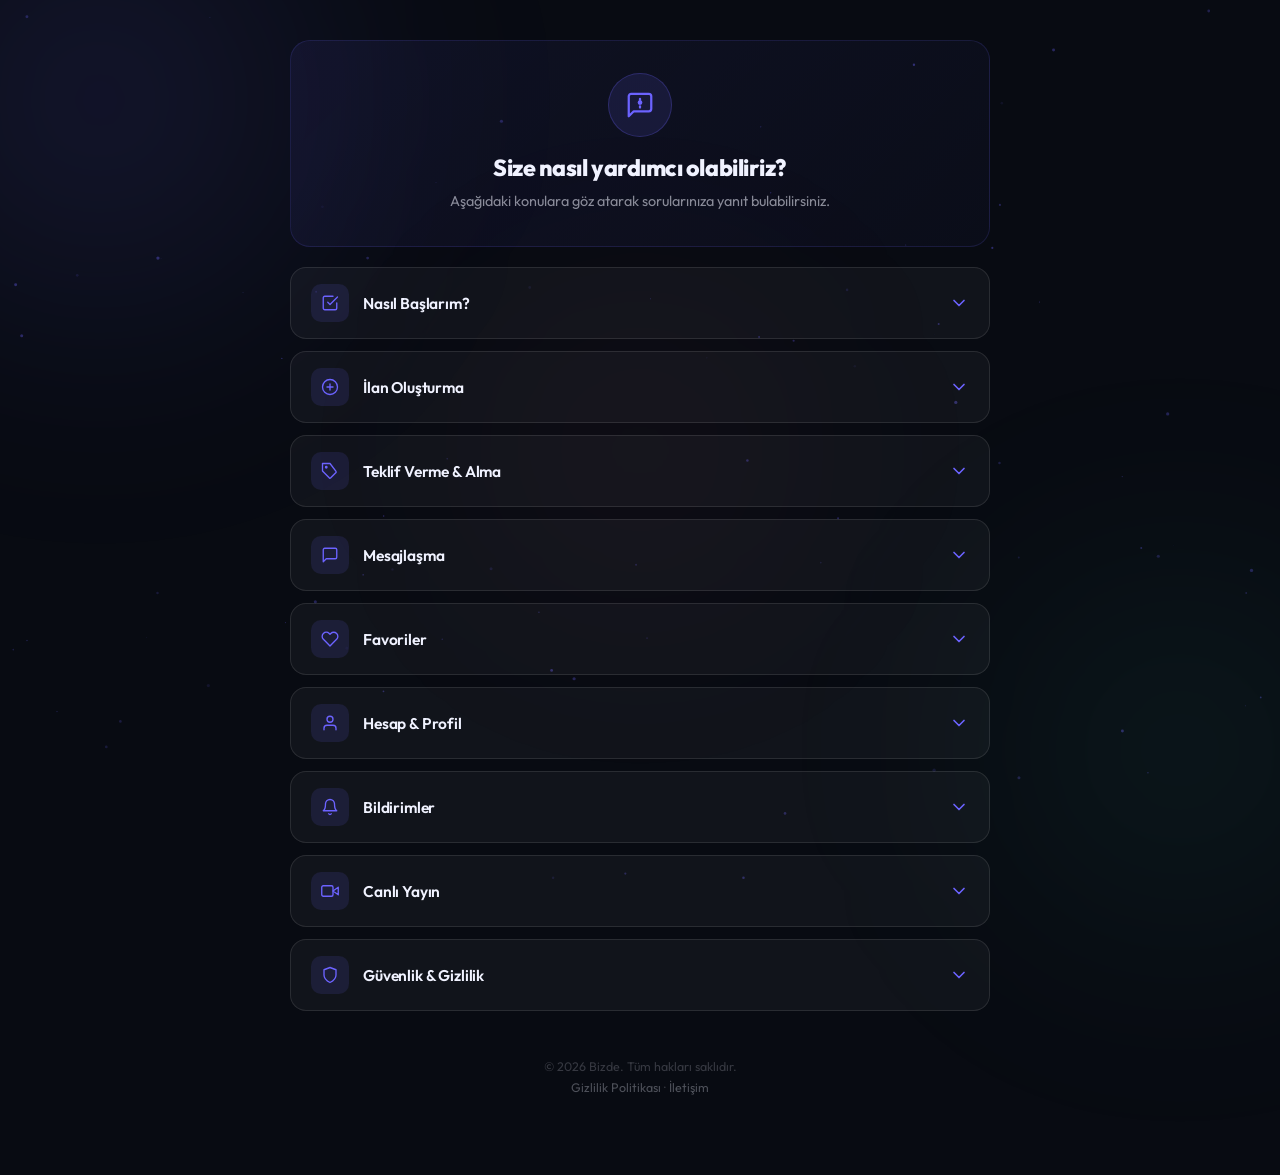
==== help/index.html @ 3ec55879 "update for safari" ====
<!DOCTYPE html>
<html lang="tr">

<head>
  <meta charset="UTF-8" />
  <meta name="viewport" content="width=device-width, initial-scale=1.0" />
  <title>Yardım &amp; Destek – Bizde</title>
  <meta name="description" content="Bizde uygulaması hakkında sık sorulan sorular ve yardım konuları." />
  <link rel="preconnect" href="https://fonts.googleapis.com" />
  <link rel="preconnect" href="https://fonts.gstatic.com" crossorigin />
  <link href="https://fonts.googleapis.com/css2?family=Outfit:wght@300;400;500;600;700;800;900&display=swap" rel="stylesheet" />
  <style>
    /* ============================================
       BIZDE – HELP & SUPPORT PAGE
       Dark, Premium, Professional
    ============================================ */

    *, *::before, *::after {
      box-sizing: border-box;
      margin: 0;
      padding: 0;
    }

    :root {
      --bg: #080b12;
      --bg-card: rgba(255,255,255,0.05);
      --bg-card-hover: rgba(255,255,255,0.07);
      --border: rgba(255,255,255,0.1);
      --accent: #6c63ff;
      --accent-2: #ff6584;
      --accent-3: #43e8b0;
      --text-primary: #f0f2ff;
      --text-muted: rgba(240,242,255,0.55);
      --font: 'Outfit', -apple-system, BlinkMacSystemFont, 'Segoe UI', system-ui, sans-serif;
      --transition: 0.35s cubic-bezier(0.16, 1, 0.3, 1);
    }

    body {
      font-family: var(--font);
      background: var(--bg);
      color: var(--text-primary);
      min-height: 100vh;
      overflow-x: hidden;
      position: relative;
    }

    /* ── Canvas Particles ── */
    #particleCanvas {
      position: fixed;
      top: 0;
      left: 0;
      right: 0;
      bottom: 0;
      z-index: 0;
      pointer-events: none;
      display: block;
    }

    /* ── Noise texture ── */
    .noise {
      position: fixed;
      top: 0;
      left: 0;
      right: 0;
      bottom: 0;
      z-index: 1;
      pointer-events: none;
      /* background-image removed due to Safari feTurbulence rendering bug */
      opacity: 0.3;
    }

    /* ── Gradient Orbs ── */
    .orb {
      position: fixed;
      border-radius: 50%;
      filter: blur(120px);
      pointer-events: none;
      z-index: 2;
      animation: orbFloat 12s ease-in-out infinite alternate;
    }

    .orb-1 {
      width: 600px; height: 600px;
      background: radial-gradient(circle, rgba(108,99,255,0.18) 0%, transparent 70%);
      top: -200px; left: -200px;
      animation-delay: 0s;
    }

    .orb-2 {
      width: 500px; height: 500px;
      background: radial-gradient(circle, rgba(67,232,176,0.1) 0%, transparent 70%);
      bottom: -100px; right: -150px;
      animation-delay: -4s;
    }

    .orb-3 {
      width: 400px; height: 400px;
      background: radial-gradient(circle, rgba(255,101,132,0.08) 0%, transparent 70%);
      top: 50%; left: 50%;
      transform: translate(-50%, -50%);
      animation-delay: -8s;
    }

    @keyframes orbFloat {
      0%   { transform: scale(1) translate(0, 0); }
      50%  { transform: scale(1.08) translate(30px, -20px); }
      100% { transform: scale(0.95) translate(-20px, 30px); }
    }

    /* ── Layout ── */
    .page-wrap {
      position: relative;
      z-index: 20;
      min-height: 100vh;
      display: flex;
      flex-direction: column;
      align-items: center;
      padding: 40px 24px 80px;
    }

    /* ── Top Nav ── */
    .topnav {
      width: 100%;
      max-width: 700px;
      display: flex;
      align-items: center;
      justify-content: space-between;
      margin-bottom: 48px;
    }

    .topnav a.back-link {
      text-decoration: none;
      display: flex;
      align-items: center;
      gap: 8px;
      color: var(--text-muted);
      font-size: 0.88rem;
      font-weight: 500;
      transition: color var(--transition);
    }

    .topnav a.back-link:hover { color: var(--text-primary); }

    .topnav a.back-link svg {
      width: 16px; height: 16px;
    }

    .topnav-logo img {
      height: 36px;
      width: auto;
      filter: drop-shadow(0 0 12px rgba(108,99,255,0.3));
    }

    /* ── Content ── */
    .content {
      width: 100%;
      max-width: 700px;
      display: flex;
      flex-direction: column;
      gap: 12px;
      animation: fadeUp 0.7s cubic-bezier(0.16, 1, 0.3, 1) 0.1s both;
    }

    /* ── Hero Header ── */
    .help-header {
      background: linear-gradient(135deg, rgba(108,99,255,0.08) 0%, rgba(108,99,255,0.03) 100%);
      border: 1px solid rgba(108,99,255,0.15);
      border-radius: 20px;
      padding: 32px 28px;
      text-align: center;
      margin-bottom: 8px;
    }

    .help-header-icon {
      display: inline-flex;
      align-items: center;
      justify-content: center;
      width: 64px; height: 64px;
      border-radius: 50%;
      background: rgba(108,99,255,0.12);
      border: 1px solid rgba(108,99,255,0.25);
      margin-bottom: 16px;
      animation: iconPulse 3s ease-in-out infinite;
    }

    .help-header-icon svg {
      width: 30px; height: 30px;
      color: var(--accent);
    }

    @keyframes iconPulse {
      0%, 100% { box-shadow: 0 0 0 0 rgba(108,99,255,0.3); }
      50%       { box-shadow: 0 0 0 12px rgba(108,99,255,0); }
    }

    .help-header h1 {
      font-size: 1.45rem;
      font-weight: 800;
      letter-spacing: -0.02em;
      color: var(--text-primary);
      margin-bottom: 8px;
    }

    .help-header p {
      font-size: 0.9rem;
      color: var(--text-muted);
      line-height: 1.65;
      max-width: 400px;
      margin: 0 auto;
    }

    /* ── Section Card ── */
    .section-card {
      background: rgba(255,255,255,0.04);
      border: 1px solid rgba(255,255,255,0.1);
      border-radius: 16px;
      overflow: hidden;
      transition: border-color var(--transition), box-shadow var(--transition);
    }

    .section-card.is-open {
      border-color: rgba(108,99,255,0.3);
      box-shadow: 0 0 28px rgba(108,99,255,0.07);
    }

    /* ── Section Header ── */
    .section-header {
      display: flex;
      align-items: center;
      gap: 14px;
      padding: 16px 20px;
      cursor: pointer;
      user-select: none;
      transition: background var(--transition);
    }

    .section-header:hover {
      background: rgba(255,255,255,0.03);
    }

    .section-icon {
      display: flex;
      align-items: center;
      justify-content: center;
      width: 38px; height: 38px;
      border-radius: 10px;
      background: rgba(108,99,255,0.12);
      flex-shrink: 0;
      transition: background var(--transition);
    }

    .section-card.is-open .section-icon {
      background: rgba(108,99,255,0.2);
    }

    .section-icon svg {
      width: 18px; height: 18px;
      color: var(--accent);
    }

    .section-title {
      flex: 1;
      font-size: 0.97rem;
      font-weight: 600;
      color: var(--text-primary);
      letter-spacing: -0.01em;
    }

    .section-chevron {
      width: 20px; height: 20px;
      color: var(--accent);
      flex-shrink: 0;
      transition: transform 0.25s ease;
    }

    .section-card.is-open .section-chevron {
      transform: rotate(180deg);
    }

    /* ── Section Body ── */
    .section-body {
      display: none;
      flex-direction: column;
      gap: 6px;
      padding: 0 16px 14px;
    }

    .section-card.is-open .section-body {
      display: flex;
    }

    /* ── FAQ Item ── */
    .faq-item {
      background: rgba(255,255,255,0.03);
      border-radius: 12px;
      overflow: hidden;
      transition: background var(--transition);
    }

    .faq-item.is-open {
      background: rgba(108,99,255,0.05);
    }

    .faq-question {
      display: flex;
      align-items: flex-start;
      gap: 10px;
      padding: 13px 14px;
      cursor: pointer;
      user-select: none;
    }

    .faq-icon {
      width: 18px; height: 18px;
      flex-shrink: 0;
      margin-top: 1px;
      color: var(--accent);
      transition: transform 0.2s ease;
    }

    .faq-item.is-open .faq-icon {
      transform: rotate(45deg);
    }

    .faq-q-text {
      font-size: 0.9rem;
      font-weight: 500;
      color: var(--text-primary);
      line-height: 1.45;
    }

    .faq-answer {
      display: none;
      padding: 0 14px 13px 42px;
    }

    .faq-item.is-open .faq-answer {
      display: block;
    }

    .faq-answer p {
      font-size: 0.855rem;
      color: var(--text-muted);
      line-height: 1.65;
      white-space: pre-line;
    }

    /* ── Page footer ── */
    .page-footer-note {
      margin-top: 48px;
      text-align: center;
      font-size: 0.78rem;
      color: rgba(240,242,255,0.2);
      display: flex;
      flex-direction: column;
      gap: 6px;
    }

    .page-footer-note a {
      color: rgba(240,242,255,0.3);
      text-decoration: none;
      transition: color var(--transition);
    }

    .page-footer-note a:hover { color: rgba(240,242,255,0.6); }

    /* ── Animations ── */
    @keyframes fadeUp {
      from { opacity: 0; transform: translateY(24px); }
      to   { opacity: 1; transform: translateY(0); }
    }

    /* ── Scrollbar ── */
    ::-webkit-scrollbar { width: 6px; }
    ::-webkit-scrollbar-track { background: var(--bg); }
    ::-webkit-scrollbar-thumb {
      background: rgba(108,99,255,0.3);
      border-radius: 3px;
    }

    /* ── Responsive ── */
    @media (max-width: 600px) {
      .help-header { padding: 24px 20px; }
      .help-header h1 { font-size: 1.25rem; }
      .section-header { padding: 14px 16px; }
      .section-body { padding: 0 10px 12px; }
    }
  </style>
</head>

<body>
  <!-- Animated background particles -->
  <canvas id="particleCanvas"></canvas>

  <!-- Noise overlay -->
  <div class="noise"></div>

  <!-- Gradient orbs -->
  <div class="orb orb-1"></div>
  <div class="orb orb-2"></div>
  <div class="orb orb-3"></div>

  <div class="page-wrap">

    <!-- Main content -->
    <main class="content" role="main" id="help-content">

      <!-- Header -->
      <div class="help-header" id="help-header">
        <div class="help-header-icon" aria-hidden="true">
          <svg viewBox="0 0 24 24" fill="none" stroke="currentColor" stroke-width="1.8" stroke-linecap="round" stroke-linejoin="round">
            <path d="M21 15a2 2 0 0 1-2 2H7l-4 4V5a2 2 0 0 1 2-2h14a2 2 0 0 1 2 2z"/>
            <circle cx="12" cy="10" r="1" fill="currentColor"/>
            <path d="M12 7v1M12 13v1"/>
          </svg>
        </div>
        <h1>Size nasıl yardımcı olabiliriz?</h1>
        <p>Aşağıdaki konulara göz atarak sorularınıza yanıt bulabilirsiniz.</p>
      </div>

      <!-- Section 1: Nasıl Başlarım? -->
      <div class="section-card" id="section-0">
        <div class="section-header" id="section-header-0" role="button" aria-expanded="false" aria-controls="section-body-0" tabindex="0">
          <div class="section-icon">
            <svg viewBox="0 0 24 24" fill="none" stroke="currentColor" stroke-width="1.8" stroke-linecap="round" stroke-linejoin="round">
              <path d="M9 11l3 3L22 4"/><path d="M21 12v7a2 2 0 0 1-2 2H5a2 2 0 0 1-2-2V5a2 2 0 0 1 2-2h11"/>
            </svg>
          </div>
          <span class="section-title">Nasıl Başlarım?</span>
          <svg class="section-chevron" viewBox="0 0 24 24" fill="none" stroke="currentColor" stroke-width="2" stroke-linecap="round" stroke-linejoin="round" aria-hidden="true">
            <polyline points="6 9 12 15 18 9"/>
          </svg>
        </div>
        <div class="section-body" id="section-body-0" role="region" aria-labelledby="section-header-0">
          <div class="faq-item" id="faq-0-0">
            <div class="faq-question" role="button" tabindex="0">
              <svg class="faq-icon" viewBox="0 0 24 24" fill="none" stroke="currentColor" stroke-width="2" stroke-linecap="round" stroke-linejoin="round" aria-hidden="true"><line x1="12" y1="5" x2="12" y2="19"/><line x1="5" y1="12" x2="19" y2="12"/></svg>
              <span class="faq-q-text">Bizde nedir?</span>
            </div>
            <div class="faq-answer">
              <p>Bizde, ikinci el ürün alım satımını kolaylaştıran bir platformdur. İlan oluşturabilir, diğer kullanıcıların ilanlarına teklif verebilir ve güvenli bir şekilde alışveriş yapabilirsiniz.</p>
            </div>
          </div>
          <div class="faq-item" id="faq-0-1">
            <div class="faq-question" role="button" tabindex="0">
              <svg class="faq-icon" viewBox="0 0 24 24" fill="none" stroke="currentColor" stroke-width="2" stroke-linecap="round" stroke-linejoin="round" aria-hidden="true"><line x1="12" y1="5" x2="12" y2="19"/><line x1="5" y1="12" x2="19" y2="12"/></svg>
              <span class="faq-q-text">Nasıl hesap oluşturabilirim?</span>
            </div>
            <div class="faq-answer">
              <p>Profil sekmesinden "Giriş Yap" butonuna, ardından "Kayıt Ol" bağlantısına tıklayın. Ad, soyad, e-posta, telefon numarası ve 6 haneli şifre ile kaydınızı tamamlayın. E-posta ve telefon doğrulaması yapmanız gerekecektir.</p>
            </div>
          </div>
          <div class="faq-item" id="faq-0-2">
            <div class="faq-question" role="button" tabindex="0">
              <svg class="faq-icon" viewBox="0 0 24 24" fill="none" stroke="currentColor" stroke-width="2" stroke-linecap="round" stroke-linejoin="round" aria-hidden="true"><line x1="12" y1="5" x2="12" y2="19"/><line x1="5" y1="12" x2="19" y2="12"/></svg>
              <span class="faq-q-text">Şifremi unuttum, ne yapmalıyım?</span>
            </div>
            <div class="faq-answer">
              <p>Giriş ekranında "Şifremi Unuttum" seçeneğine tıklayın. Kayıtlı e-posta adresinize bir doğrulama kodu gönderilecektir. Kodu girerek yeni şifrenizi oluşturabilirsiniz.</p>
            </div>
          </div>
        </div>
      </div>

      <!-- Section 2: İlan Oluşturma -->
      <div class="section-card" id="section-1">
        <div class="section-header" id="section-header-1" role="button" aria-expanded="false" aria-controls="section-body-1" tabindex="0">
          <div class="section-icon">
            <svg viewBox="0 0 24 24" fill="none" stroke="currentColor" stroke-width="1.8" stroke-linecap="round" stroke-linejoin="round">
              <circle cx="12" cy="12" r="10"/><line x1="12" y1="8" x2="12" y2="16"/><line x1="8" y1="12" x2="16" y2="12"/>
            </svg>
          </div>
          <span class="section-title">İlan Oluşturma</span>
          <svg class="section-chevron" viewBox="0 0 24 24" fill="none" stroke="currentColor" stroke-width="2" stroke-linecap="round" stroke-linejoin="round" aria-hidden="true">
            <polyline points="6 9 12 15 18 9"/>
          </svg>
        </div>
        <div class="section-body" id="section-body-1" role="region" aria-labelledby="section-header-1">
          <div class="faq-item" id="faq-1-0">
            <div class="faq-question" role="button" tabindex="0">
              <svg class="faq-icon" viewBox="0 0 24 24" fill="none" stroke="currentColor" stroke-width="2" stroke-linecap="round" stroke-linejoin="round" aria-hidden="true"><line x1="12" y1="5" x2="12" y2="19"/><line x1="5" y1="12" x2="19" y2="12"/></svg>
              <span class="faq-q-text">Nasıl ilan oluşturabilirim?</span>
            </div>
            <div class="faq-answer">
              <p>Alt menüdeki "+" butonuna tıklayın. Kategori seçimi yapın, ürün bilgilerini (başlık, açıklama, fiyat, konum, fotoğraf) girin ve ilanınızı yayınlayın. İlanınız onaylandıktan sonra diğer kullanıcılar tarafından görülebilir.</p>
            </div>
          </div>
          <div class="faq-item" id="faq-1-1">
            <div class="faq-question" role="button" tabindex="0">
              <svg class="faq-icon" viewBox="0 0 24 24" fill="none" stroke="currentColor" stroke-width="2" stroke-linecap="round" stroke-linejoin="round" aria-hidden="true"><line x1="12" y1="5" x2="12" y2="19"/><line x1="5" y1="12" x2="19" y2="12"/></svg>
              <span class="faq-q-text">Kaç adet ilan oluşturabilirim?</span>
            </div>
            <div class="faq-answer">
              <p>Aktif ilan sayınızda herhangi bir sınırlama bulunmamaktadır. Dilediğiniz kadar ilan oluşturabilirsiniz.</p>
            </div>
          </div>
          <div class="faq-item" id="faq-1-2">
            <div class="faq-question" role="button" tabindex="0">
              <svg class="faq-icon" viewBox="0 0 24 24" fill="none" stroke="currentColor" stroke-width="2" stroke-linecap="round" stroke-linejoin="round" aria-hidden="true"><line x1="12" y1="5" x2="12" y2="19"/><line x1="5" y1="12" x2="19" y2="12"/></svg>
              <span class="faq-q-text">İlanımı nasıl düzenleyebilirim?</span>
            </div>
            <div class="faq-answer">
              <p>Profil &gt; İlanlarım bölümünden düzenlemek istediğiniz ilana tıklayın. İlan detay sayfasında düzenleme seçeneğini kullanarak başlık, açıklama, fiyat ve diğer bilgileri güncelleyebilirsiniz.</p>
            </div>
          </div>
          <div class="faq-item" id="faq-1-3">
            <div class="faq-question" role="button" tabindex="0">
              <svg class="faq-icon" viewBox="0 0 24 24" fill="none" stroke="currentColor" stroke-width="2" stroke-linecap="round" stroke-linejoin="round" aria-hidden="true"><line x1="12" y1="5" x2="12" y2="19"/><line x1="5" y1="12" x2="19" y2="12"/></svg>
              <span class="faq-q-text">İlanımı nasıl silebilir veya kapatabilirim?</span>
            </div>
            <div class="faq-answer">
              <p>İlanlarım sayfasından ilgili ilanın detayına gidin. Düzenleme menüsünden ilanınızı pasife alabilir veya silebilirsiniz. Satılan ürünlerin ilanları otomatik olarak "Satıldı" durumuna geçer.</p>
            </div>
          </div>
        </div>
      </div>

      <!-- Section 3: Teklif Verme & Alma -->
      <div class="section-card" id="section-2">
        <div class="section-header" id="section-header-2" role="button" aria-expanded="false" aria-controls="section-body-2" tabindex="0">
          <div class="section-icon">
            <svg viewBox="0 0 24 24" fill="none" stroke="currentColor" stroke-width="1.8" stroke-linecap="round" stroke-linejoin="round">
              <path d="M12 2H2v10l9.29 9.29a1 1 0 0 0 1.41 0l7.3-7.3a1 1 0 0 0 0-1.41L12 2z"/><circle cx="7" cy="7" r="1" fill="currentColor"/>
            </svg>
          </div>
          <span class="section-title">Teklif Verme &amp; Alma</span>
          <svg class="section-chevron" viewBox="0 0 24 24" fill="none" stroke="currentColor" stroke-width="2" stroke-linecap="round" stroke-linejoin="round" aria-hidden="true">
            <polyline points="6 9 12 15 18 9"/>
          </svg>
        </div>
        <div class="section-body" id="section-body-2" role="region" aria-labelledby="section-header-2">
          <div class="faq-item" id="faq-2-0">
            <div class="faq-question" role="button" tabindex="0">
              <svg class="faq-icon" viewBox="0 0 24 24" fill="none" stroke="currentColor" stroke-width="2" stroke-linecap="round" stroke-linejoin="round" aria-hidden="true"><line x1="12" y1="5" x2="12" y2="19"/><line x1="5" y1="12" x2="19" y2="12"/></svg>
              <span class="faq-q-text">Bir ilana nasıl teklif verebilirim?</span>
            </div>
            <div class="faq-answer">
              <p>Beğendiğiniz ilanın detay sayfasına gidin ve "Teklif Ver" butonuna tıklayın. Teklif tutarınızı girerek teklifinizi gönderin. İlan sahibi teklifinizi kabul ederse bildirim alırsınız.</p>
            </div>
          </div>
          <div class="faq-item" id="faq-2-1">
            <div class="faq-question" role="button" tabindex="0">
              <svg class="faq-icon" viewBox="0 0 24 24" fill="none" stroke="currentColor" stroke-width="2" stroke-linecap="round" stroke-linejoin="round" aria-hidden="true"><line x1="12" y1="5" x2="12" y2="19"/><line x1="5" y1="12" x2="19" y2="12"/></svg>
              <span class="faq-q-text">Gelen teklifleri nasıl görebilirim?</span>
            </div>
            <div class="faq-answer">
              <p>İlanlarım sayfasından ilanınızın detayına gidin. "Teklifler" sekmesinden gelen tüm teklifleri görebilir, kabul veya red işlemi yapabilirsiniz.</p>
            </div>
          </div>
          <div class="faq-item" id="faq-2-2">
            <div class="faq-question" role="button" tabindex="0">
              <svg class="faq-icon" viewBox="0 0 24 24" fill="none" stroke="currentColor" stroke-width="2" stroke-linecap="round" stroke-linejoin="round" aria-hidden="true"><line x1="12" y1="5" x2="12" y2="19"/><line x1="5" y1="12" x2="19" y2="12"/></svg>
              <span class="faq-q-text">Teklifimi geri çekebilir miyim?</span>
            </div>
            <div class="faq-answer">
              <p>Verdiğiniz teklif henüz kabul edilmemişse geri çekebilirsiniz. İlan detay sayfasından teklifinizi iptal edebilirsiniz.</p>
            </div>
          </div>
        </div>
      </div>

      <!-- Section 4: Mesajlaşma -->
      <div class="section-card" id="section-3">
        <div class="section-header" id="section-header-3" role="button" aria-expanded="false" aria-controls="section-body-3" tabindex="0">
          <div class="section-icon">
            <svg viewBox="0 0 24 24" fill="none" stroke="currentColor" stroke-width="1.8" stroke-linecap="round" stroke-linejoin="round">
              <path d="M21 15a2 2 0 0 1-2 2H7l-4 4V5a2 2 0 0 1 2-2h14a2 2 0 0 1 2 2z"/>
            </svg>
          </div>
          <span class="section-title">Mesajlaşma</span>
          <svg class="section-chevron" viewBox="0 0 24 24" fill="none" stroke="currentColor" stroke-width="2" stroke-linecap="round" stroke-linejoin="round" aria-hidden="true">
            <polyline points="6 9 12 15 18 9"/>
          </svg>
        </div>
        <div class="section-body" id="section-body-3" role="region" aria-labelledby="section-header-3">
          <div class="faq-item" id="faq-3-0">
            <div class="faq-question" role="button" tabindex="0">
              <svg class="faq-icon" viewBox="0 0 24 24" fill="none" stroke="currentColor" stroke-width="2" stroke-linecap="round" stroke-linejoin="round" aria-hidden="true"><line x1="12" y1="5" x2="12" y2="19"/><line x1="5" y1="12" x2="19" y2="12"/></svg>
              <span class="faq-q-text">Satıcıyla nasıl iletişime geçebilirim?</span>
            </div>
            <div class="faq-answer">
              <p>İlan detay sayfasında "Mesaj Gönder" butonuna tıklayarak satıcıyla doğrudan iletişime geçebilirsiniz. İlan alıntısı otomatik olarak mesaja eklenir.</p>
            </div>
          </div>
          <div class="faq-item" id="faq-3-1">
            <div class="faq-question" role="button" tabindex="0">
              <svg class="faq-icon" viewBox="0 0 24 24" fill="none" stroke="currentColor" stroke-width="2" stroke-linecap="round" stroke-linejoin="round" aria-hidden="true"><line x1="12" y1="5" x2="12" y2="19"/><line x1="5" y1="12" x2="19" y2="12"/></svg>
              <span class="faq-q-text">Mesaj karakter limiti var mı?</span>
            </div>
            <div class="faq-answer">
              <p>Evet, her mesaj en fazla 500 karakter olabilir. Uzun açıklamalar için birden fazla mesaj gönderebilirsiniz.</p>
            </div>
          </div>
          <div class="faq-item" id="faq-3-2">
            <div class="faq-question" role="button" tabindex="0">
              <svg class="faq-icon" viewBox="0 0 24 24" fill="none" stroke="currentColor" stroke-width="2" stroke-linecap="round" stroke-linejoin="round" aria-hidden="true"><line x1="12" y1="5" x2="12" y2="19"/><line x1="5" y1="12" x2="19" y2="12"/></svg>
              <span class="faq-q-text">Mesajlarımı nasıl görebilirim?</span>
            </div>
            <div class="faq-answer">
              <p>Alt menüdeki "Mesajlar" sekmesine tıklayarak tüm sohbetlerinizi görüntüleyebilirsiniz. Yeni mesaj geldiğinde bildirim alırsınız.</p>
            </div>
          </div>
        </div>
      </div>

      <!-- Section 5: Favoriler -->
      <div class="section-card" id="section-4">
        <div class="section-header" id="section-header-4" role="button" aria-expanded="false" aria-controls="section-body-4" tabindex="0">
          <div class="section-icon">
            <svg viewBox="0 0 24 24" fill="none" stroke="currentColor" stroke-width="1.8" stroke-linecap="round" stroke-linejoin="round">
              <path d="M20.84 4.61a5.5 5.5 0 0 0-7.78 0L12 5.67l-1.06-1.06a5.5 5.5 0 0 0-7.78 7.78l1.06 1.06L12 21.23l7.78-7.78 1.06-1.06a5.5 5.5 0 0 0 0-7.78z"/>
            </svg>
          </div>
          <span class="section-title">Favoriler</span>
          <svg class="section-chevron" viewBox="0 0 24 24" fill="none" stroke="currentColor" stroke-width="2" stroke-linecap="round" stroke-linejoin="round" aria-hidden="true">
            <polyline points="6 9 12 15 18 9"/>
          </svg>
        </div>
        <div class="section-body" id="section-body-4" role="region" aria-labelledby="section-header-4">
          <div class="faq-item" id="faq-4-0">
            <div class="faq-question" role="button" tabindex="0">
              <svg class="faq-icon" viewBox="0 0 24 24" fill="none" stroke="currentColor" stroke-width="2" stroke-linecap="round" stroke-linejoin="round" aria-hidden="true"><line x1="12" y1="5" x2="12" y2="19"/><line x1="5" y1="12" x2="19" y2="12"/></svg>
              <span class="faq-q-text">Bir ilanı nasıl favorilere eklerim?</span>
            </div>
            <div class="faq-answer">
              <p>İlan kartındaki veya ilan detay sayfasındaki kalp ikonuna tıklayarak ilanı favorilerinize ekleyebilirsiniz. Favori ilanlarınızı Profil &gt; Favorilerim bölümünden görüntüleyebilirsiniz.</p>
            </div>
          </div>
          <div class="faq-item" id="faq-4-1">
            <div class="faq-question" role="button" tabindex="0">
              <svg class="faq-icon" viewBox="0 0 24 24" fill="none" stroke="currentColor" stroke-width="2" stroke-linecap="round" stroke-linejoin="round" aria-hidden="true"><line x1="12" y1="5" x2="12" y2="19"/><line x1="5" y1="12" x2="19" y2="12"/></svg>
              <span class="faq-q-text">Favorilerime eklediğim ilan kaldırıldığında ne olur?</span>
            </div>
            <div class="faq-answer">
              <p>İlan sahibi ilanı kaldırırsa veya ürün satılırsa, favorilerinizden otomatik olarak çıkarılır.</p>
            </div>
          </div>
        </div>
      </div>

      <!-- Section 6: Hesap & Profil -->
      <div class="section-card" id="section-5">
        <div class="section-header" id="section-header-5" role="button" aria-expanded="false" aria-controls="section-body-5" tabindex="0">
          <div class="section-icon">
            <svg viewBox="0 0 24 24" fill="none" stroke="currentColor" stroke-width="1.8" stroke-linecap="round" stroke-linejoin="round">
              <path d="M20 21v-2a4 4 0 0 0-4-4H8a4 4 0 0 0-4 4v2"/><circle cx="12" cy="7" r="4"/>
            </svg>
          </div>
          <span class="section-title">Hesap &amp; Profil</span>
          <svg class="section-chevron" viewBox="0 0 24 24" fill="none" stroke="currentColor" stroke-width="2" stroke-linecap="round" stroke-linejoin="round" aria-hidden="true">
            <polyline points="6 9 12 15 18 9"/>
          </svg>
        </div>
        <div class="section-body" id="section-body-5" role="region" aria-labelledby="section-header-5">
          <div class="faq-item" id="faq-5-0">
            <div class="faq-question" role="button" tabindex="0">
              <svg class="faq-icon" viewBox="0 0 24 24" fill="none" stroke="currentColor" stroke-width="2" stroke-linecap="round" stroke-linejoin="round" aria-hidden="true"><line x1="12" y1="5" x2="12" y2="19"/><line x1="5" y1="12" x2="19" y2="12"/></svg>
              <span class="faq-q-text">Profil bilgilerimi nasıl güncellerim?</span>
            </div>
            <div class="faq-answer">
              <p>Profil &gt; Profili Düzenle bölümünden ad, soyad bilgilerinizi düzenleyebilirsiniz. E-posta ve telefon numarası değişikliği için doğrulama işlemi gereklidir.</p>
            </div>
          </div>
          <div class="faq-item" id="faq-5-1">
            <div class="faq-question" role="button" tabindex="0">
              <svg class="faq-icon" viewBox="0 0 24 24" fill="none" stroke="currentColor" stroke-width="2" stroke-linecap="round" stroke-linejoin="round" aria-hidden="true"><line x1="12" y1="5" x2="12" y2="19"/><line x1="5" y1="12" x2="19" y2="12"/></svg>
              <span class="faq-q-text">Şifremi nasıl değiştirebilirim?</span>
            </div>
            <div class="faq-answer">
              <p>Profil &gt; Güvenlik &gt; Şifreni Güncelle yolunu izleyin. Mevcut şifrenizi girdikten sonra yeni 6 haneli şifrenizi belirleyebilirsiniz. Şifre sadece rakamlardan oluşmalı ve ardışık sayılar içermemelidir.</p>
            </div>
          </div>
          <div class="faq-item" id="faq-5-2">
            <div class="faq-question" role="button" tabindex="0">
              <svg class="faq-icon" viewBox="0 0 24 24" fill="none" stroke="currentColor" stroke-width="2" stroke-linecap="round" stroke-linejoin="round" aria-hidden="true"><line x1="12" y1="5" x2="12" y2="19"/><line x1="5" y1="12" x2="19" y2="12"/></svg>
              <span class="faq-q-text">Hesabımı nasıl kapatabilirim / silebilirim?</span>
            </div>
            <div class="faq-answer">
              <p>Profil &gt; Profili Düzenle bölümünden hesap kapatma talebi oluşturabilirsiniz. 7 gün içinde hesabınız silinir.</p>
            </div>
          </div>
        </div>
      </div>

      <!-- Section 7: Bildirimler -->
      <div class="section-card" id="section-6">
        <div class="section-header" id="section-header-6" role="button" aria-expanded="false" aria-controls="section-body-6" tabindex="0">
          <div class="section-icon">
            <svg viewBox="0 0 24 24" fill="none" stroke="currentColor" stroke-width="1.8" stroke-linecap="round" stroke-linejoin="round">
              <path d="M18 8A6 6 0 0 0 6 8c0 7-3 9-3 9h18s-3-2-3-9"/><path d="M13.73 21a2 2 0 0 1-3.46 0"/>
            </svg>
          </div>
          <span class="section-title">Bildirimler</span>
          <svg class="section-chevron" viewBox="0 0 24 24" fill="none" stroke="currentColor" stroke-width="2" stroke-linecap="round" stroke-linejoin="round" aria-hidden="true">
            <polyline points="6 9 12 15 18 9"/>
          </svg>
        </div>
        <div class="section-body" id="section-body-6" role="region" aria-labelledby="section-header-6">
          <div class="faq-item" id="faq-6-0">
            <div class="faq-question" role="button" tabindex="0">
              <svg class="faq-icon" viewBox="0 0 24 24" fill="none" stroke="currentColor" stroke-width="2" stroke-linecap="round" stroke-linejoin="round" aria-hidden="true"><line x1="12" y1="5" x2="12" y2="19"/><line x1="5" y1="12" x2="19" y2="12"/></svg>
              <span class="faq-q-text">Hangi durumlarda bildirim alırım?</span>
            </div>
            <div class="faq-answer">
              <p>• İlanınıza yeni teklif geldiğinde
• Teklifiniz kabul veya reddedildiğinde
• Yeni mesaj aldığınızda
• İlanınızla ilgili güncellemeler olduğunda

Bildirim ayarlarınızı cihazınızın ayarlar bölümünden yönetebilirsiniz.</p>
            </div>
          </div>
          <div class="faq-item" id="faq-6-1">
            <div class="faq-question" role="button" tabindex="0">
              <svg class="faq-icon" viewBox="0 0 24 24" fill="none" stroke="currentColor" stroke-width="2" stroke-linecap="round" stroke-linejoin="round" aria-hidden="true"><line x1="12" y1="5" x2="12" y2="19"/><line x1="5" y1="12" x2="19" y2="12"/></svg>
              <span class="faq-q-text">Bildirimleri nasıl filtreleyebilirim?</span>
            </div>
            <div class="faq-answer">
              <p>Bildirimler sayfasındaki filtre seçeneklerini kullanarak bildirimlerinizi türüne göre (teklifler, mesajlar vb.) filtreleyebilirsiniz.</p>
            </div>
          </div>
        </div>
      </div>

      <!-- Section 8: Canlı Yayın -->
      <div class="section-card" id="section-7">
        <div class="section-header" id="section-header-7" role="button" aria-expanded="false" aria-controls="section-body-7" tabindex="0">
          <div class="section-icon">
            <svg viewBox="0 0 24 24" fill="none" stroke="currentColor" stroke-width="1.8" stroke-linecap="round" stroke-linejoin="round">
              <polygon points="23 7 16 12 23 17 23 7"/><rect x="1" y="5" width="15" height="14" rx="2" ry="2"/>
            </svg>
          </div>
          <span class="section-title">Canlı Yayın</span>
          <svg class="section-chevron" viewBox="0 0 24 24" fill="none" stroke="currentColor" stroke-width="2" stroke-linecap="round" stroke-linejoin="round" aria-hidden="true">
            <polyline points="6 9 12 15 18 9"/>
          </svg>
        </div>
        <div class="section-body" id="section-body-7" role="region" aria-labelledby="section-header-7">
          <div class="faq-item" id="faq-7-0">
            <div class="faq-question" role="button" tabindex="0">
              <svg class="faq-icon" viewBox="0 0 24 24" fill="none" stroke="currentColor" stroke-width="2" stroke-linecap="round" stroke-linejoin="round" aria-hidden="true"><line x1="12" y1="5" x2="12" y2="19"/><line x1="5" y1="12" x2="19" y2="12"/></svg>
              <span class="faq-q-text">Canlı yayın nasıl çalışır?</span>
            </div>
            <div class="faq-answer">
              <p>Canlı yayın özelliği ile ürünlerinizi gerçek zamanlı olarak tanıtabilir, alıcılarla anlık iletişim kurabilirsiniz. Canlı yayın sekmesinden aktif yayınları izleyebilir veya kendi yayınınızı başlatabilirsiniz.</p>
            </div>
          </div>
        </div>
      </div>

      <!-- Section 9: Güvenlik & Gizlilik -->
      <div class="section-card" id="section-8">
        <div class="section-header" id="section-header-8" role="button" aria-expanded="false" aria-controls="section-body-8" tabindex="0">
          <div class="section-icon">
            <svg viewBox="0 0 24 24" fill="none" stroke="currentColor" stroke-width="1.8" stroke-linecap="round" stroke-linejoin="round">
              <path d="M12 22s8-4 8-10V5l-8-3-8 3v7c0 6 8 10 8 10z"/>
            </svg>
          </div>
          <span class="section-title">Güvenlik &amp; Gizlilik</span>
          <svg class="section-chevron" viewBox="0 0 24 24" fill="none" stroke="currentColor" stroke-width="2" stroke-linecap="round" stroke-linejoin="round" aria-hidden="true">
            <polyline points="6 9 12 15 18 9"/>
          </svg>
        </div>
        <div class="section-body" id="section-body-8" role="region" aria-labelledby="section-header-8">
          <div class="faq-item" id="faq-8-0">
            <div class="faq-question" role="button" tabindex="0">
              <svg class="faq-icon" viewBox="0 0 24 24" fill="none" stroke="currentColor" stroke-width="2" stroke-linecap="round" stroke-linejoin="round" aria-hidden="true"><line x1="12" y1="5" x2="12" y2="19"/><line x1="5" y1="12" x2="19" y2="12"/></svg>
              <span class="faq-q-text">Kişisel bilgilerim güvende mi?</span>
            </div>
            <div class="faq-answer">
              <p>Evet, tüm kişisel bilgileriniz şifreli olarak saklanır. Telefon numaranız ve e-posta adresiniz diğer kullanıcılarla doğrudan paylaşılmaz. İletişim sadece uygulama içi mesajlaşma üzerinden gerçekleşir.</p>
            </div>
          </div>
          <div class="faq-item" id="faq-8-1">
            <div class="faq-question" role="button" tabindex="0">
              <svg class="faq-icon" viewBox="0 0 24 24" fill="none" stroke="currentColor" stroke-width="2" stroke-linecap="round" stroke-linejoin="round" aria-hidden="true"><line x1="12" y1="5" x2="12" y2="19"/><line x1="5" y1="12" x2="19" y2="12"/></svg>
              <span class="faq-q-text">Şüpheli bir ilanı nasıl bildiririm?</span>
            </div>
            <div class="faq-answer">
              <p>İlan detay sayfasında bulunan bildirim/şikayet seçeneğini kullanarak şüpheli veya uygunsuz ilanları ekibimize bildirebilirsiniz. Bildirilen ilanlar en kısa sürede incelenir.</p>
            </div>
          </div>
          <div class="faq-item" id="faq-8-2">
            <div class="faq-question" role="button" tabindex="0">
              <svg class="faq-icon" viewBox="0 0 24 24" fill="none" stroke="currentColor" stroke-width="2" stroke-linecap="round" stroke-linejoin="round" aria-hidden="true"><line x1="12" y1="5" x2="12" y2="19"/><line x1="5" y1="12" x2="19" y2="12"/></svg>
              <span class="faq-q-text">Güvenli alışveriş için nelere dikkat etmeliyim?</span>
            </div>
            <div class="faq-answer">
              <p>• Ürünü teslim almadan ödeme yapmayın
• Mümkünse yüz yüze ve güvenli bir ortamda buluşun
• Şüpheli fiyatlandırmalara dikkat edin
• Kişisel bilgilerinizi (IBAN, TC no vb.) mesajla paylaşmayın
• Sorun yaşarsanız destek ekibimize bildirin</p>
            </div>
          </div>
        </div>
      </div>

    </main>

    <!-- Footer note -->
    <footer class="page-footer-note" id="page-footer">
      <span>© 2026 Bizde. Tüm hakları saklıdır.</span>
      <span>
        <a href="/privacy-policy/" id="footer-privacy-link">Gizlilik Politikası</a>
        ·
        <a href="mailto:destek@bizde.app" id="footer-contact-link">İletişim</a>
      </span>
    </footer>
  </div>

  <script>
    /* ── Particle Canvas ── */
    (function () {
      const canvas = document.getElementById('particleCanvas');
      const ctx = canvas.getContext('2d');
      let W, H, particles = [];

      function resize() {
        W = canvas.width = window.innerWidth;
        H = canvas.height = window.innerHeight;
      }

      function mkParticle() {
        return {
          x: Math.random() * W,
          y: Math.random() * H,
          r: Math.random() * 1.4 + 0.3,
          dx: (Math.random() - 0.5) * 0.22,
          dy: (Math.random() - 0.5) * 0.22,
          a: Math.random() * 0.35 + 0.05,
        };
      }

      function init() {
        resize();
        particles = Array.from({ length: 80 }, mkParticle);
      }

      function draw() {
        ctx.clearRect(0, 0, W, H);
        for (const p of particles) {
          ctx.beginPath();
          ctx.arc(p.x, p.y, p.r, 0, Math.PI * 2);
          ctx.fillStyle = `rgba(108,99,255,${p.a})`;
          ctx.fill();
          p.x += p.dx; p.y += p.dy;
          if (p.x < -5 || p.x > W + 5) p.dx *= -1;
          if (p.y < -5 || p.y > H + 5) p.dy *= -1;
        }
        requestAnimationFrame(draw);
      }

      window.addEventListener('resize', resize);
      init();
      draw();
    })();

    /* ── Accordion Logic ── */
    // Section toggle
    document.querySelectorAll('.section-header').forEach(function (header) {
      function toggle() {
        const card = header.closest('.section-card');
        const isOpen = card.classList.contains('is-open');
        card.classList.toggle('is-open', !isOpen);
        header.setAttribute('aria-expanded', String(!isOpen));
      }
      header.addEventListener('click', toggle);
      header.addEventListener('keydown', function (e) {
        if (e.key === 'Enter' || e.key === ' ') { e.preventDefault(); toggle(); }
      });
    });

    // FAQ item toggle
    document.querySelectorAll('.faq-question').forEach(function (question) {
      function toggle() {
        const item = question.closest('.faq-item');
        item.classList.toggle('is-open');
      }
      question.addEventListener('click', toggle);
      question.addEventListener('keydown', function (e) {
        if (e.key === 'Enter' || e.key === ' ') { e.preventDefault(); toggle(); }
      });
    });
  </script>
</body>

</html>
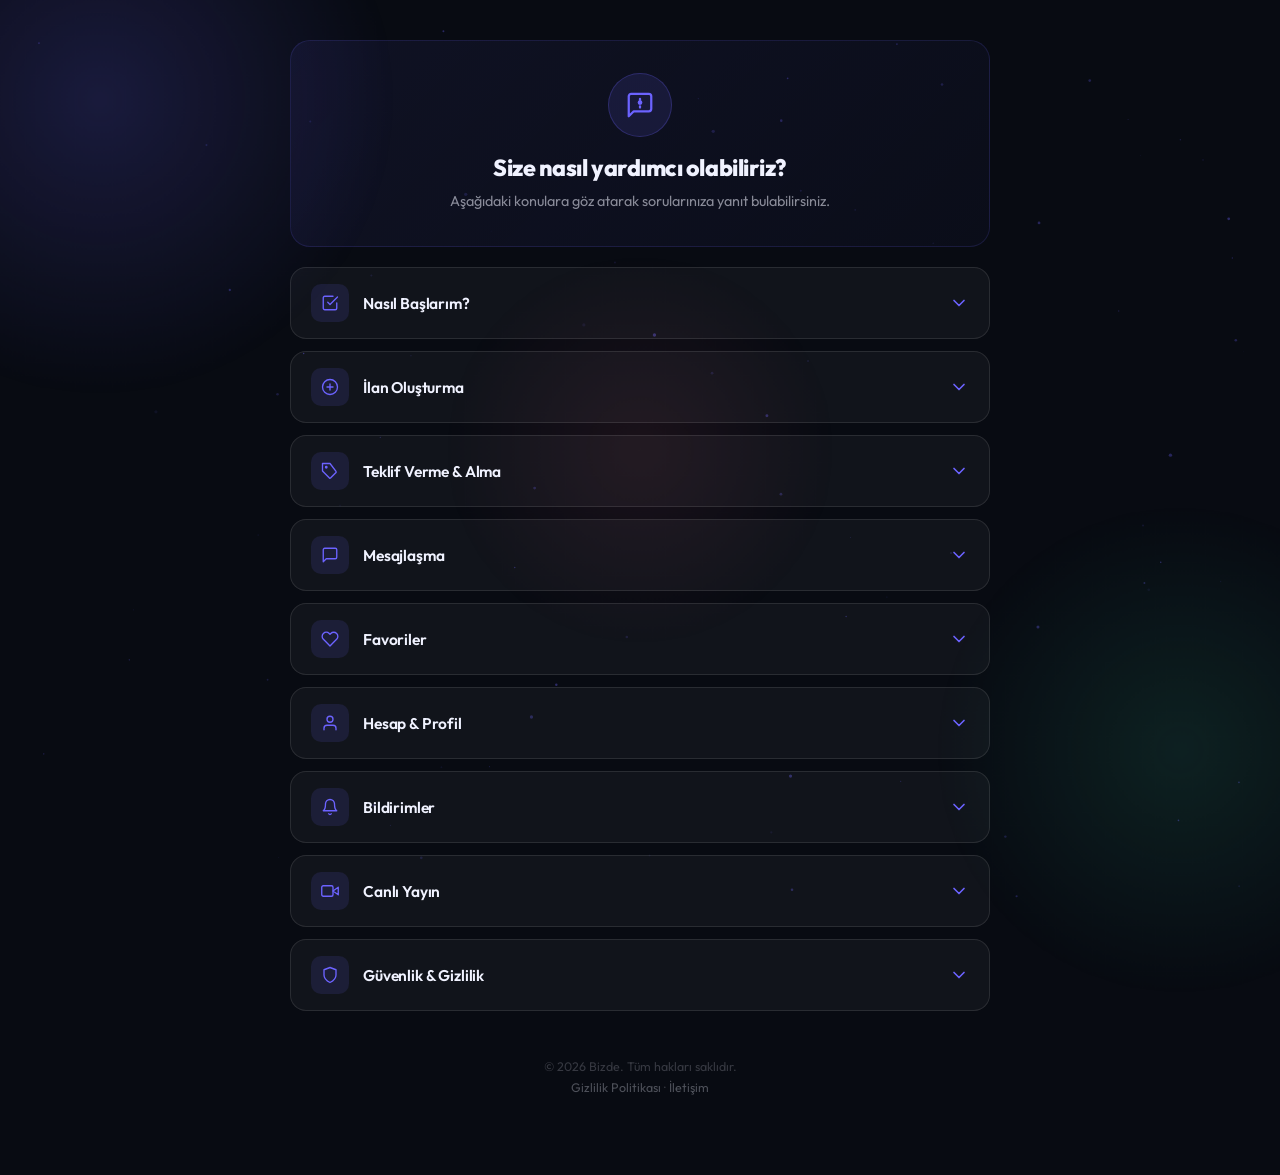
==== commit ee88b363: "fix for safari mobile" ====
--- a/help/index.html
+++ b/help/index.html
@@ -40,6 +40,7 @@
       background: var(--bg);
       color: var(--text-primary);
       min-height: 100vh;
+      min-height: -webkit-fill-available;
       overflow-x: hidden;
       position: relative;
     }
@@ -73,9 +74,11 @@
     .orb {
       position: fixed;
       border-radius: 50%;
-      filter: blur(120px);
+      /* filter: blur(120px); removed for Safari performance */
       pointer-events: none;
       z-index: 2;
+      will-change: transform;
+      transform: translateZ(0);
       animation: orbFloat 12s ease-in-out infinite alternate;
     }
 
@@ -189,8 +192,8 @@
     }
 
     @keyframes iconPulse {
-      0%, 100% { box-shadow: 0 0 0 0 rgba(108,99,255,0.3); }
-      50%       { box-shadow: 0 0 0 12px rgba(108,99,255,0); }
+      0%, 100% { transform: scale(1); }
+      50%       { transform: scale(1.05); }
     }
 
     .help-header h1 {
@@ -815,8 +818,11 @@
       const canvas = document.getElementById('particleCanvas');
       const ctx = canvas.getContext('2d');
       let W, H, particles = [];
+      let lastW = 0;
 
       function resize() {
+        if (window.innerWidth === lastW) return;
+        lastW = window.innerWidth;
         W = canvas.width = window.innerWidth;
         H = canvas.height = window.innerHeight;
       }
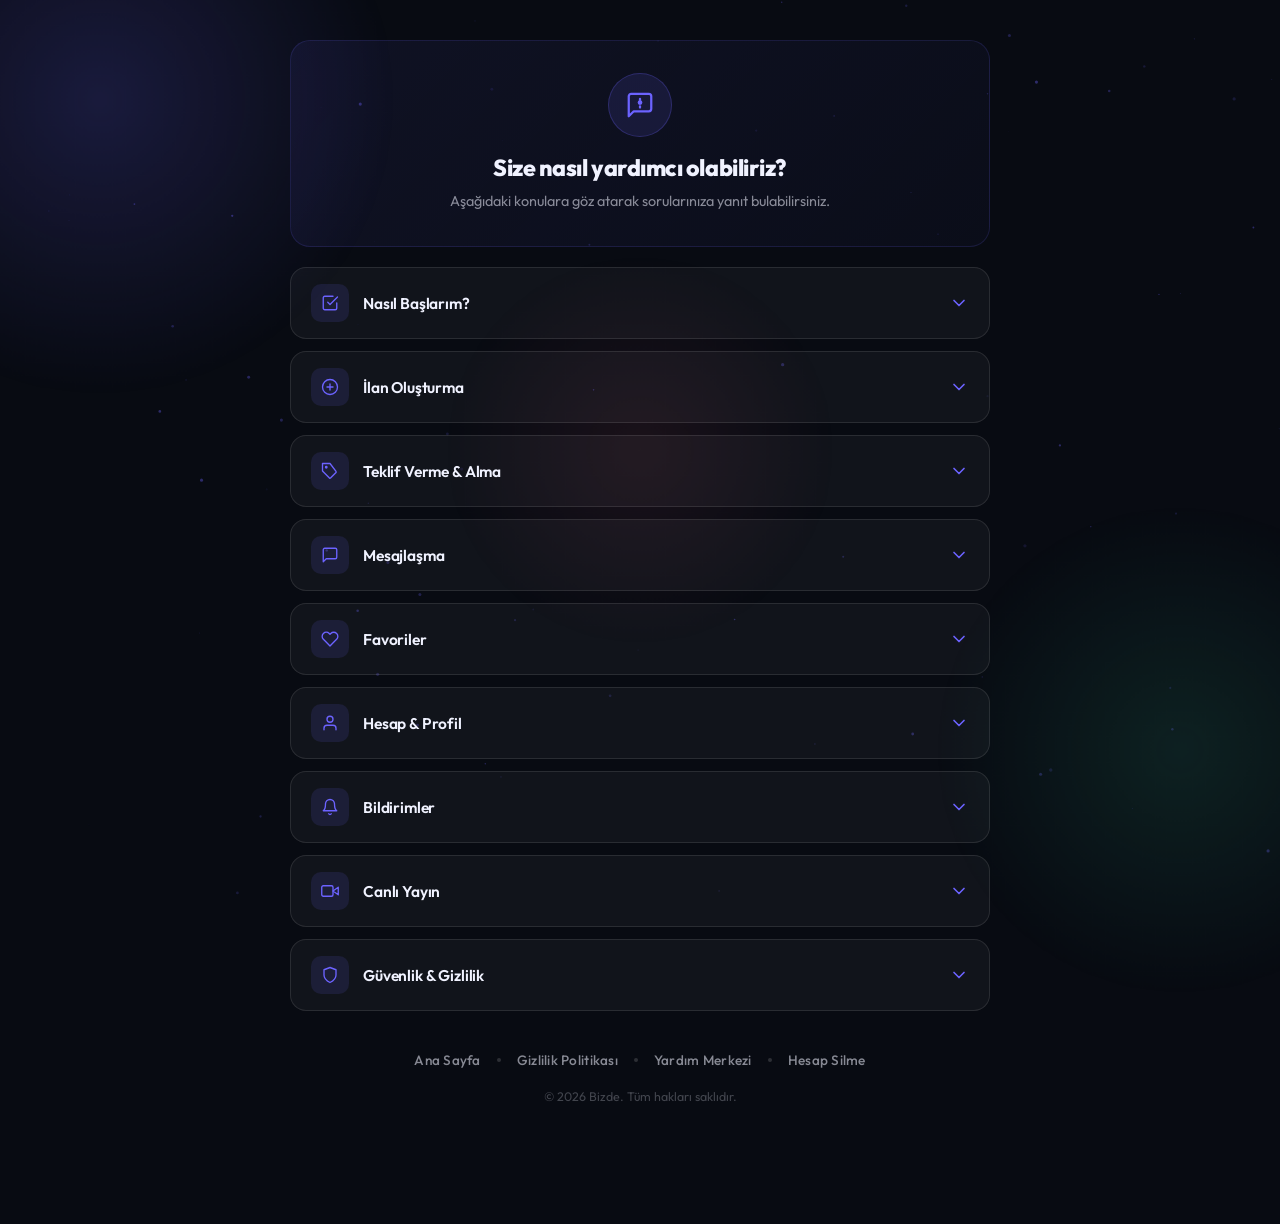
==== commit 4d8c2fb8: "update project" ====
--- a/help/index.html
+++ b/help/index.html
@@ -350,22 +350,49 @@
 
     /* ── Page footer ── */
     .page-footer-note {
-      margin-top: 48px;
-      text-align: center;
-      font-size: 0.78rem;
-      color: rgba(240,242,255,0.2);
       display: flex;
       flex-direction: column;
-      gap: 6px;
-    }
-
-    .page-footer-note a {
-      color: rgba(240,242,255,0.3);
+      align-items: center;
+      gap: 20px;
+      padding: 40px 24px;
+      margin-top: auto;
+    }
+
+    .footer-links {
+      display: flex;
+      align-items: center;
+      justify-content: center;
+      gap: 16px;
+      flex-wrap: wrap;
+    }
+
+    .footer-link {
+      font-size: 0.85rem;
+      color: var(--text-muted);
       text-decoration: none;
-      transition: color var(--transition);
-    }
-
-    .page-footer-note a:hover { color: rgba(240,242,255,0.6); }
+      transition: color var(--transition), text-decoration-color var(--transition);
+      font-weight: 500;
+      letter-spacing: 0.02em;
+    }
+
+    .footer-link:hover {
+      color: var(--text-primary);
+      text-decoration: underline;
+      text-decoration-color: rgba(108,99,255,0.8);
+      text-underline-offset: 6px;
+    }
+
+    .footer-dot {
+      width: 4px;
+      height: 4px;
+      border-radius: 50%;
+      background: rgba(255,255,255,0.15);
+    }
+
+    .copyright {
+      font-size: 0.78rem;
+      color: rgba(240,242,255,0.25);
+    }
 
     /* ── Animations ── */
     @keyframes fadeUp {
@@ -803,12 +830,16 @@
 
     <!-- Footer note -->
     <footer class="page-footer-note" id="page-footer">
-      <span>© 2026 Bizde. Tüm hakları saklıdır.</span>
-      <span>
-        <a href="/privacy-policy/" id="footer-privacy-link">Gizlilik Politikası</a>
-        ·
-        <a href="mailto:destek@bizde.app" id="footer-contact-link">İletişim</a>
-      </span>
+      <div class="footer-links">
+        <a href="/" class="footer-link">Ana Sayfa</a>
+        <span class="footer-dot"></span>
+        <a href="/privacy-policy/" class="footer-link">Gizlilik Politikası</a>
+        <span class="footer-dot"></span>
+        <a href="/help/" class="footer-link">Yardım Merkezi</a>
+        <span class="footer-dot"></span>
+        <a href="/account/delete/" class="footer-link">Hesap Silme</a>
+      </div>
+      <p class="copyright">© 2026 Bizde. Tüm hakları saklıdır.</p>
     </footer>
   </div>
 
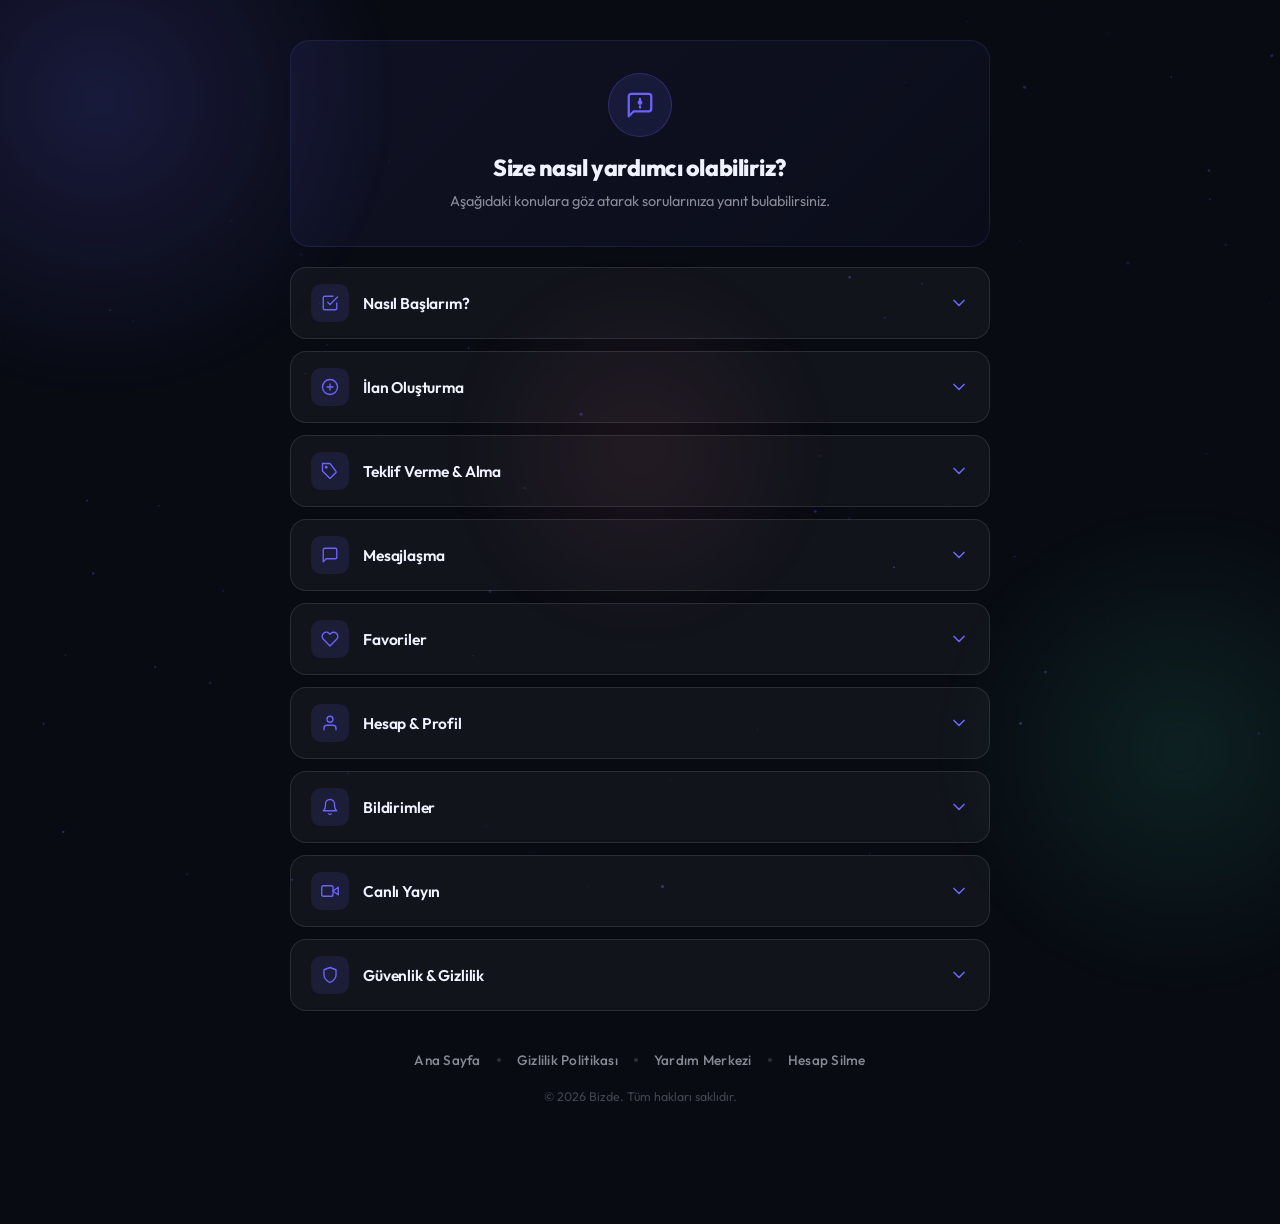
==== commit ed585cd9: "update theme" ====
--- a/help/index.html
+++ b/help/index.html
@@ -6,6 +6,8 @@
   <meta name="viewport" content="width=device-width, initial-scale=1.0" />
   <title>Yardım &amp; Destek – Bizde</title>
   <meta name="description" content="Bizde uygulaması hakkında sık sorulan sorular ve yardım konuları." />
+  <link rel="icon" type="image/png" href="https://cdn.bizde.app/images/category-images/app_logos/bizde_logo_dark_mode.png" />
+  <link rel="apple-touch-icon" href="https://cdn.bizde.app/images/category-images/app_logos/bizde_logo_dark_mode.png" />
   <link rel="preconnect" href="https://fonts.googleapis.com" />
   <link rel="preconnect" href="https://fonts.gstatic.com" crossorigin />
   <link href="https://fonts.googleapis.com/css2?family=Outfit:wght@300;400;500;600;700;800;900&display=swap" rel="stylesheet" />
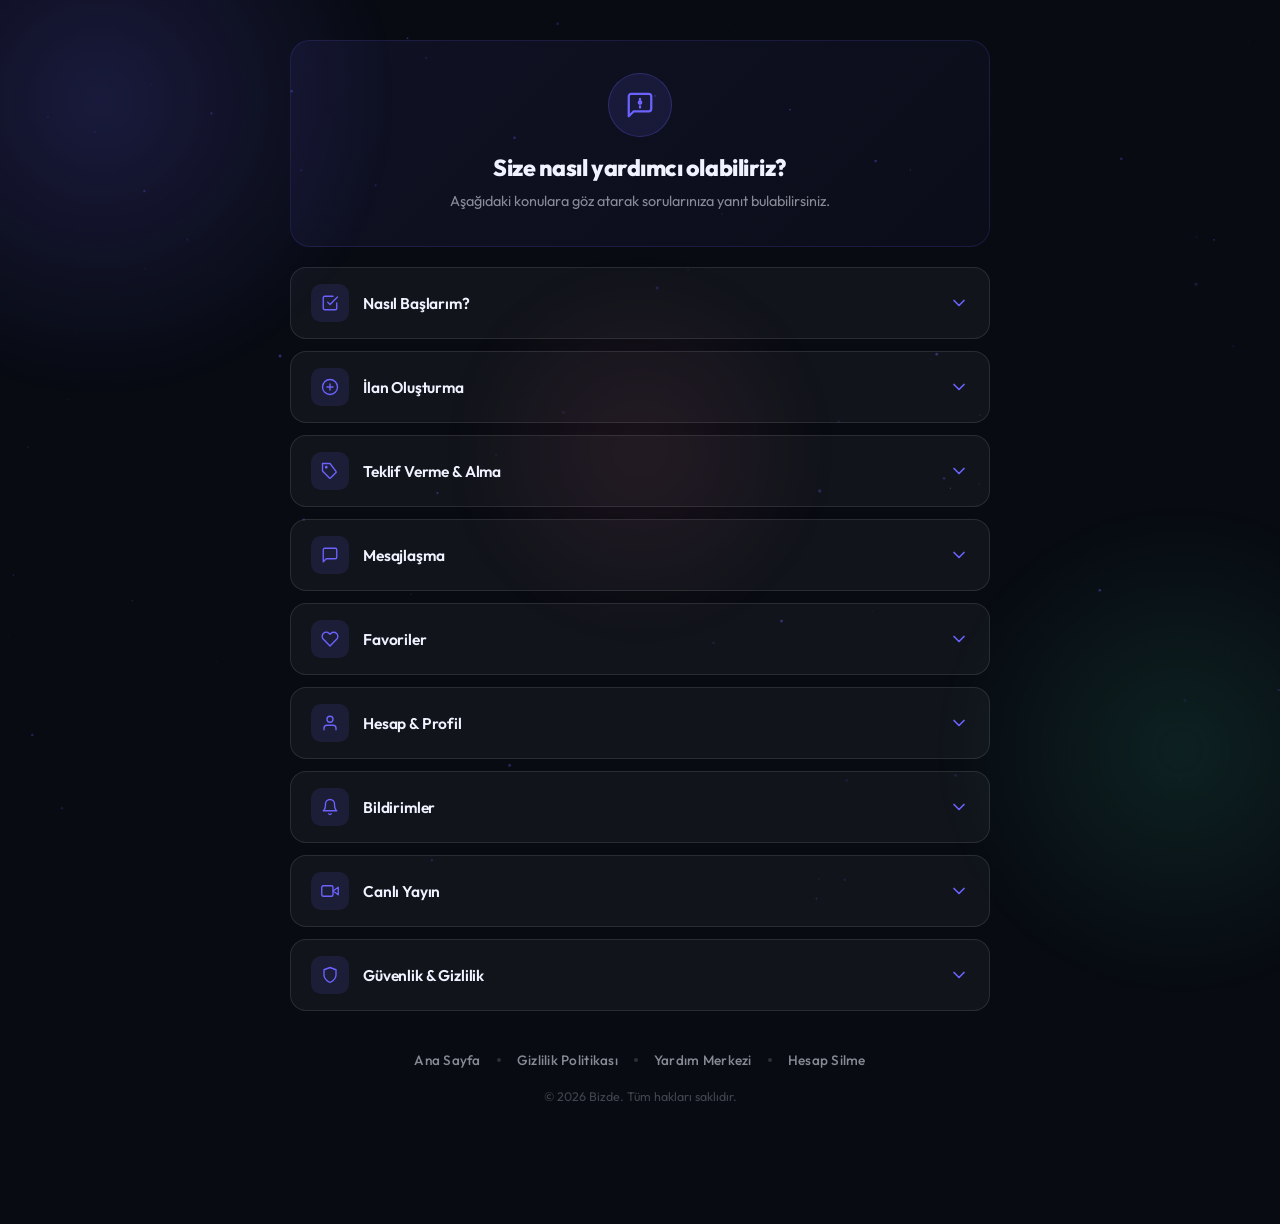
==== commit 3f688c04: "added seo" ====
--- a/help/index.html
+++ b/help/index.html
@@ -4,10 +4,47 @@
 <head>
   <meta charset="UTF-8" />
   <meta name="viewport" content="width=device-width, initial-scale=1.0" />
+  <!-- Primary Meta Tags -->
   <title>Yardım &amp; Destek – Bizde</title>
-  <meta name="description" content="Bizde uygulaması hakkında sık sorulan sorular ve yardım konuları." />
+  <meta name="title" content="Yardım &amp; Destek – Bizde" />
+  <meta name="description" content="Bizde uygulaması hakkında sık sorulan sorular, güvenli alışveriş ipuçları ve yardım konuları. Bizde Destek Merkezi." />
+  <meta name="keywords" content="yardım, destek, sık sorulan sorular, iletişim, bizde iletişim, güvenli alışveriş" />
+  <link rel="canonical" href="https://bizde.app/help/" />
+
+  <!-- Open Graph / Facebook -->
+  <meta property="og:type" content="website" />
+  <meta property="og:url" content="https://bizde.app/help/" />
+  <meta property="og:title" content="Yardım &amp; Destek – Bizde" />
+  <meta property="og:description" content="Bizde uygulaması hakkında sık sorulan sorular ve yardım konuları." />
+  <meta property="og:image" content="https://cdn.bizde.app/images/category-images/app_logos/bizde_logo_dark_mode.png" />
+  <meta property="og:site_name" content="Bizde" />
+
+  <!-- Twitter -->
+  <meta property="twitter:card" content="summary_large_image" />
+  <meta property="twitter:url" content="https://bizde.app/help/" />
+  <meta property="twitter:title" content="Yardım &amp; Destek – Bizde" />
+  <meta property="twitter:description" content="Bizde uygulaması hakkında sık sorulan sorular ve yardım konuları." />
+  <meta property="twitter:image" content="https://cdn.bizde.app/images/category-images/app_logos/bizde_logo_dark_mode.png" />
+
+  <!-- Favicons -->
   <link rel="icon" type="image/png" href="https://cdn.bizde.app/images/category-images/app_logos/bizde_logo_dark_mode.png" />
   <link rel="apple-touch-icon" href="https://cdn.bizde.app/images/category-images/app_logos/bizde_logo_dark_mode.png" />
+
+  <!-- Schema.org JSON-LD -->
+  <script type="application/ld+json">
+  {
+    "@context": "https://schema.org",
+    "@type": "FAQPage",
+    "mainEntity": [{
+      "@type": "Question",
+      "name": "Nasıl ilan verilir?",
+      "acceptedAnswer": {
+        "@type": "Answer",
+        "text": "Bizde uygulamasını indirerek saniyeler içinde ücretsiz ilan verebilirsiniz."
+      }
+    }]
+  }
+  </script>
   <link rel="preconnect" href="https://fonts.googleapis.com" />
   <link rel="preconnect" href="https://fonts.gstatic.com" crossorigin />
   <link href="https://fonts.googleapis.com/css2?family=Outfit:wght@300;400;500;600;700;800;900&display=swap" rel="stylesheet" />
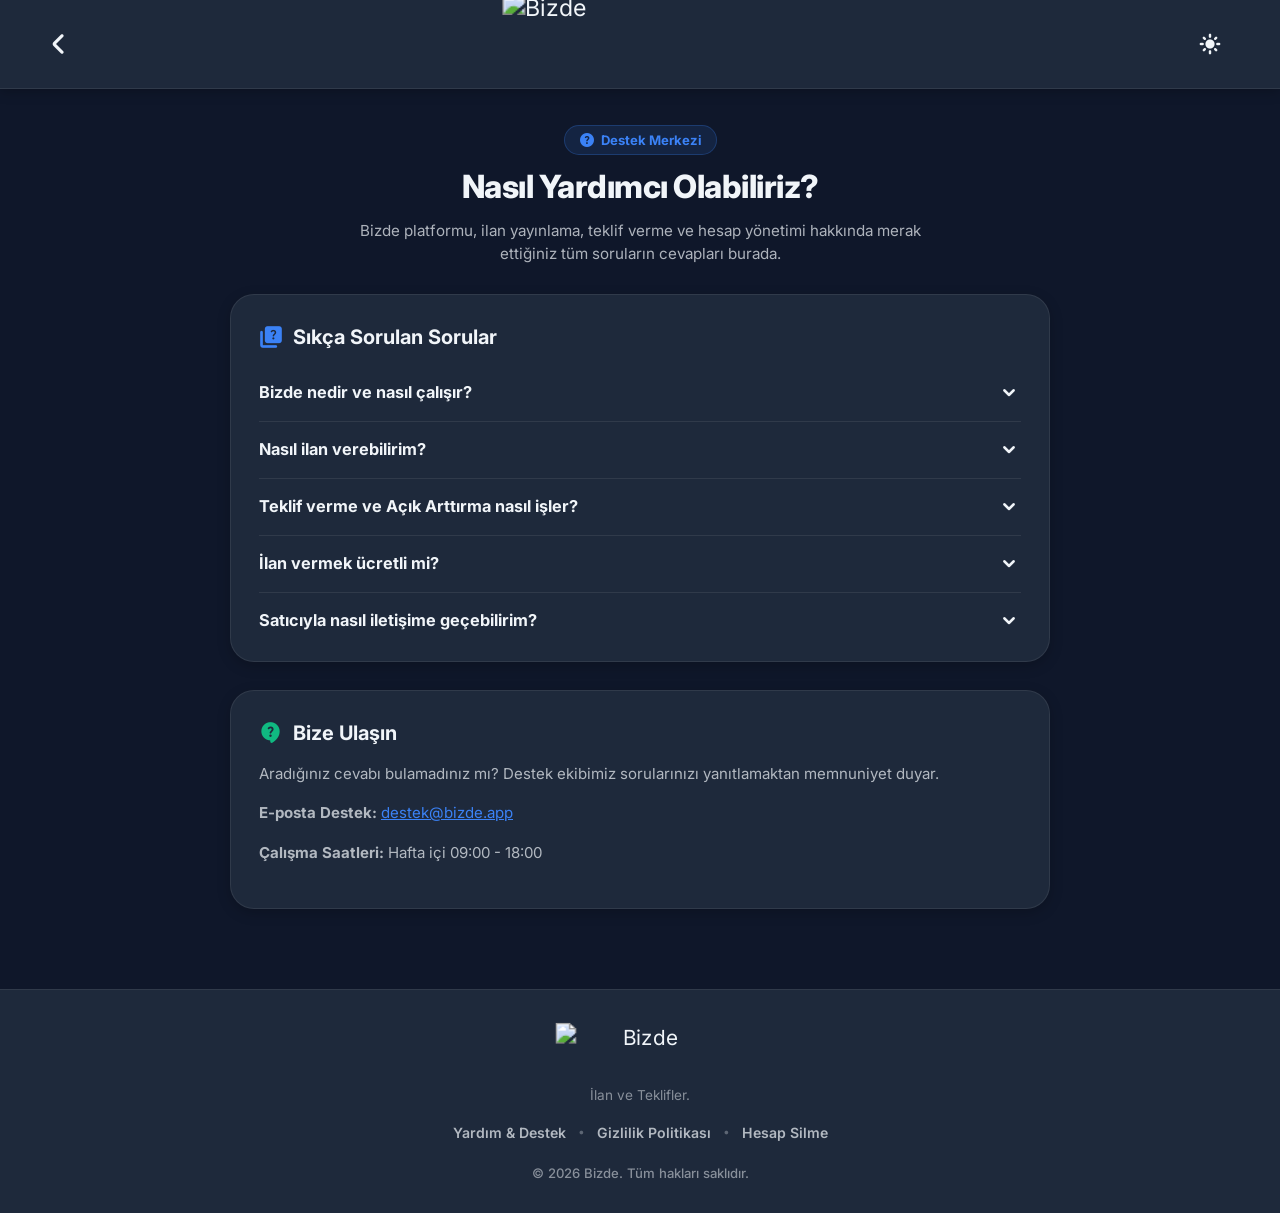
==== commit 2924ee92: "fixed" ====
--- a/help/index.html
+++ b/help/index.html
@@ -3,962 +3,199 @@
 
 <head>
   <meta charset="UTF-8" />
-  <meta name="viewport" content="width=device-width, initial-scale=1.0" />
-  <!-- Primary Meta Tags -->
+  <meta name="viewport" content="width=device-width, initial-scale=1.0, maximum-scale=1.0, user-scalable=no" />
   <title>Yardım &amp; Destek – Bizde</title>
-  <meta name="title" content="Yardım &amp; Destek – Bizde" />
-  <meta name="description" content="Bizde uygulaması hakkında sık sorulan sorular, güvenli alışveriş ipuçları ve yardım konuları. Bizde Destek Merkezi." />
-  <meta name="keywords" content="yardım, destek, sık sorulan sorular, iletişim, bizde iletişim, güvenli alışveriş" />
-  <link rel="canonical" href="https://bizde.app/help/" />
-
-  <!-- Open Graph / Facebook -->
-  <meta property="og:type" content="website" />
-  <meta property="og:url" content="https://bizde.app/help/" />
-  <meta property="og:title" content="Yardım &amp; Destek – Bizde" />
-  <meta property="og:description" content="Bizde uygulaması hakkında sık sorulan sorular ve yardım konuları." />
-  <meta property="og:image" content="https://cdn.bizde.app/images/category-images/app_logos/bizde_logo_dark_mode.png" />
-  <meta property="og:site_name" content="Bizde" />
-
-  <!-- Twitter -->
-  <meta property="twitter:card" content="summary_large_image" />
-  <meta property="twitter:url" content="https://bizde.app/help/" />
-  <meta property="twitter:title" content="Yardım &amp; Destek – Bizde" />
-  <meta property="twitter:description" content="Bizde uygulaması hakkında sık sorulan sorular ve yardım konuları." />
-  <meta property="twitter:image" content="https://cdn.bizde.app/images/category-images/app_logos/bizde_logo_dark_mode.png" />
-
-  <!-- Favicons -->
-  <link rel="icon" type="image/png" href="https://cdn.bizde.app/images/category-images/app_logos/bizde_logo_dark_mode.png" />
+  <meta name="description"
+    content="Bizde uygulaması hakkında sık sorulan sorular, güvenli alışveriş ipuçları ve yardım konuları. Bizde Destek Merkezi." />
+
+  <link rel="icon" type="image/png"
+    href="https://cdn.bizde.app/images/category-images/app_logos/bizde_logo_dark_mode.png" />
   <link rel="apple-touch-icon" href="https://cdn.bizde.app/images/category-images/app_logos/bizde_logo_dark_mode.png" />
 
-  <!-- Schema.org JSON-LD -->
-  <script type="application/ld+json">
-  {
-    "@context": "https://schema.org",
-    "@type": "FAQPage",
-    "mainEntity": [{
-      "@type": "Question",
-      "name": "Nasıl ilan verilir?",
-      "acceptedAnswer": {
-        "@type": "Answer",
-        "text": "Bizde uygulamasını indirerek saniyeler içinde ücretsiz ilan verebilirsiniz."
-      }
-    }]
-  }
-  </script>
   <link rel="preconnect" href="https://fonts.googleapis.com" />
   <link rel="preconnect" href="https://fonts.gstatic.com" crossorigin />
-  <link href="https://fonts.googleapis.com/css2?family=Outfit:wght@300;400;500;600;700;800;900&display=swap" rel="stylesheet" />
-  <style>
-    /* ============================================
-       BIZDE – HELP & SUPPORT PAGE
-       Dark, Premium, Professional
-    ============================================ */
-
-    *, *::before, *::after {
-      box-sizing: border-box;
-      margin: 0;
-      padding: 0;
-    }
-
-    :root {
-      --bg: #080b12;
-      --bg-card: rgba(255,255,255,0.05);
-      --bg-card-hover: rgba(255,255,255,0.07);
-      --border: rgba(255,255,255,0.1);
-      --accent: #6c63ff;
-      --accent-2: #ff6584;
-      --accent-3: #43e8b0;
-      --text-primary: #f0f2ff;
-      --text-muted: rgba(240,242,255,0.55);
-      --font: 'Outfit', -apple-system, BlinkMacSystemFont, 'Segoe UI', system-ui, sans-serif;
-      --transition: 0.35s cubic-bezier(0.16, 1, 0.3, 1);
-    }
-
-    body {
-      font-family: var(--font);
-      background: var(--bg);
-      color: var(--text-primary);
-      min-height: 100vh;
-      min-height: -webkit-fill-available;
-      overflow-x: hidden;
-      position: relative;
-    }
-
-    /* ── Canvas Particles ── */
-    #particleCanvas {
-      position: fixed;
-      top: 0;
-      left: 0;
-      right: 0;
-      bottom: 0;
-      z-index: 0;
-      pointer-events: none;
-      display: block;
-    }
-
-    /* ── Noise texture ── */
-    .noise {
-      position: fixed;
-      top: 0;
-      left: 0;
-      right: 0;
-      bottom: 0;
-      z-index: 1;
-      pointer-events: none;
-      /* background-image removed due to Safari feTurbulence rendering bug */
-      opacity: 0.3;
-    }
-
-    /* ── Gradient Orbs ── */
-    .orb {
-      position: fixed;
-      border-radius: 50%;
-      /* filter: blur(120px); removed for Safari performance */
-      pointer-events: none;
-      z-index: 2;
-      will-change: transform;
-      transform: translateZ(0);
-      animation: orbFloat 12s ease-in-out infinite alternate;
-    }
-
-    .orb-1 {
-      width: 600px; height: 600px;
-      background: radial-gradient(circle, rgba(108,99,255,0.18) 0%, transparent 70%);
-      top: -200px; left: -200px;
-      animation-delay: 0s;
-    }
-
-    .orb-2 {
-      width: 500px; height: 500px;
-      background: radial-gradient(circle, rgba(67,232,176,0.1) 0%, transparent 70%);
-      bottom: -100px; right: -150px;
-      animation-delay: -4s;
-    }
-
-    .orb-3 {
-      width: 400px; height: 400px;
-      background: radial-gradient(circle, rgba(255,101,132,0.08) 0%, transparent 70%);
-      top: 50%; left: 50%;
-      transform: translate(-50%, -50%);
-      animation-delay: -8s;
-    }
-
-    @keyframes orbFloat {
-      0%   { transform: scale(1) translate(0, 0); }
-      50%  { transform: scale(1.08) translate(30px, -20px); }
-      100% { transform: scale(0.95) translate(-20px, 30px); }
-    }
-
-    /* ── Layout ── */
-    .page-wrap {
-      position: relative;
-      z-index: 20;
-      min-height: 100vh;
-      display: flex;
-      flex-direction: column;
-      align-items: center;
-      padding: 40px 24px 80px;
-    }
-
-    /* ── Top Nav ── */
-    .topnav {
-      width: 100%;
-      max-width: 700px;
-      display: flex;
-      align-items: center;
-      justify-content: space-between;
-      margin-bottom: 48px;
-    }
-
-    .topnav a.back-link {
-      text-decoration: none;
-      display: flex;
-      align-items: center;
-      gap: 8px;
-      color: var(--text-muted);
-      font-size: 0.88rem;
-      font-weight: 500;
-      transition: color var(--transition);
-    }
-
-    .topnav a.back-link:hover { color: var(--text-primary); }
-
-    .topnav a.back-link svg {
-      width: 16px; height: 16px;
-    }
-
-    .topnav-logo img {
-      height: 36px;
-      width: auto;
-      filter: drop-shadow(0 0 12px rgba(108,99,255,0.3));
-    }
-
-    /* ── Content ── */
-    .content {
-      width: 100%;
-      max-width: 700px;
-      display: flex;
-      flex-direction: column;
-      gap: 12px;
-      animation: fadeUp 0.7s cubic-bezier(0.16, 1, 0.3, 1) 0.1s both;
-    }
-
-    /* ── Hero Header ── */
-    .help-header {
-      background: linear-gradient(135deg, rgba(108,99,255,0.08) 0%, rgba(108,99,255,0.03) 100%);
-      border: 1px solid rgba(108,99,255,0.15);
-      border-radius: 20px;
-      padding: 32px 28px;
-      text-align: center;
-      margin-bottom: 8px;
-    }
-
-    .help-header-icon {
-      display: inline-flex;
-      align-items: center;
-      justify-content: center;
-      width: 64px; height: 64px;
-      border-radius: 50%;
-      background: rgba(108,99,255,0.12);
-      border: 1px solid rgba(108,99,255,0.25);
-      margin-bottom: 16px;
-      animation: iconPulse 3s ease-in-out infinite;
-    }
-
-    .help-header-icon svg {
-      width: 30px; height: 30px;
-      color: var(--accent);
-    }
-
-    @keyframes iconPulse {
-      0%, 100% { transform: scale(1); }
-      50%       { transform: scale(1.05); }
-    }
-
-    .help-header h1 {
-      font-size: 1.45rem;
-      font-weight: 800;
-      letter-spacing: -0.02em;
-      color: var(--text-primary);
-      margin-bottom: 8px;
-    }
-
-    .help-header p {
-      font-size: 0.9rem;
-      color: var(--text-muted);
-      line-height: 1.65;
-      max-width: 400px;
-      margin: 0 auto;
-    }
-
-    /* ── Section Card ── */
-    .section-card {
-      background: rgba(255,255,255,0.04);
-      border: 1px solid rgba(255,255,255,0.1);
-      border-radius: 16px;
-      overflow: hidden;
-      transition: border-color var(--transition), box-shadow var(--transition);
-    }
-
-    .section-card.is-open {
-      border-color: rgba(108,99,255,0.3);
-      box-shadow: 0 0 28px rgba(108,99,255,0.07);
-    }
-
-    /* ── Section Header ── */
-    .section-header {
-      display: flex;
-      align-items: center;
-      gap: 14px;
-      padding: 16px 20px;
-      cursor: pointer;
-      user-select: none;
-      transition: background var(--transition);
-    }
-
-    .section-header:hover {
-      background: rgba(255,255,255,0.03);
-    }
-
-    .section-icon {
-      display: flex;
-      align-items: center;
-      justify-content: center;
-      width: 38px; height: 38px;
-      border-radius: 10px;
-      background: rgba(108,99,255,0.12);
-      flex-shrink: 0;
-      transition: background var(--transition);
-    }
-
-    .section-card.is-open .section-icon {
-      background: rgba(108,99,255,0.2);
-    }
-
-    .section-icon svg {
-      width: 18px; height: 18px;
-      color: var(--accent);
-    }
-
-    .section-title {
-      flex: 1;
-      font-size: 0.97rem;
-      font-weight: 600;
-      color: var(--text-primary);
-      letter-spacing: -0.01em;
-    }
-
-    .section-chevron {
-      width: 20px; height: 20px;
-      color: var(--accent);
-      flex-shrink: 0;
-      transition: transform 0.25s ease;
-    }
-
-    .section-card.is-open .section-chevron {
-      transform: rotate(180deg);
-    }
-
-    /* ── Section Body ── */
-    .section-body {
-      display: none;
-      flex-direction: column;
-      gap: 6px;
-      padding: 0 16px 14px;
-    }
-
-    .section-card.is-open .section-body {
-      display: flex;
-    }
-
-    /* ── FAQ Item ── */
-    .faq-item {
-      background: rgba(255,255,255,0.03);
-      border-radius: 12px;
-      overflow: hidden;
-      transition: background var(--transition);
-    }
-
-    .faq-item.is-open {
-      background: rgba(108,99,255,0.05);
-    }
-
-    .faq-question {
-      display: flex;
-      align-items: flex-start;
-      gap: 10px;
-      padding: 13px 14px;
-      cursor: pointer;
-      user-select: none;
-    }
-
-    .faq-icon {
-      width: 18px; height: 18px;
-      flex-shrink: 0;
-      margin-top: 1px;
-      color: var(--accent);
-      transition: transform 0.2s ease;
-    }
-
-    .faq-item.is-open .faq-icon {
-      transform: rotate(45deg);
-    }
-
-    .faq-q-text {
-      font-size: 0.9rem;
-      font-weight: 500;
-      color: var(--text-primary);
-      line-height: 1.45;
-    }
-
-    .faq-answer {
-      display: none;
-      padding: 0 14px 13px 42px;
-    }
-
-    .faq-item.is-open .faq-answer {
-      display: block;
-    }
-
-    .faq-answer p {
-      font-size: 0.855rem;
-      color: var(--text-muted);
-      line-height: 1.65;
-      white-space: pre-line;
-    }
-
-    /* ── Page footer ── */
-    .page-footer-note {
-      display: flex;
-      flex-direction: column;
-      align-items: center;
-      gap: 20px;
-      padding: 40px 24px;
-      margin-top: auto;
-    }
-
-    .footer-links {
-      display: flex;
-      align-items: center;
-      justify-content: center;
-      gap: 16px;
-      flex-wrap: wrap;
-    }
-
-    .footer-link {
-      font-size: 0.85rem;
-      color: var(--text-muted);
-      text-decoration: none;
-      transition: color var(--transition), text-decoration-color var(--transition);
-      font-weight: 500;
-      letter-spacing: 0.02em;
-    }
-
-    .footer-link:hover {
-      color: var(--text-primary);
-      text-decoration: underline;
-      text-decoration-color: rgba(108,99,255,0.8);
-      text-underline-offset: 6px;
-    }
-
-    .footer-dot {
-      width: 4px;
-      height: 4px;
-      border-radius: 50%;
-      background: rgba(255,255,255,0.15);
-    }
-
-    .copyright {
-      font-size: 0.78rem;
-      color: rgba(240,242,255,0.25);
-    }
-
-    /* ── Animations ── */
-    @keyframes fadeUp {
-      from { opacity: 0; transform: translateY(24px); }
-      to   { opacity: 1; transform: translateY(0); }
-    }
-
-    /* ── Scrollbar ── */
-    ::-webkit-scrollbar { width: 6px; }
-    ::-webkit-scrollbar-track { background: var(--bg); }
-    ::-webkit-scrollbar-thumb {
-      background: rgba(108,99,255,0.3);
-      border-radius: 3px;
-    }
-
-    /* ── Responsive ── */
-    @media (max-width: 600px) {
-      .help-header { padding: 24px 20px; }
-      .help-header h1 { font-size: 1.25rem; }
-      .section-header { padding: 14px 16px; }
-      .section-body { padding: 0 10px 12px; }
-    }
-  </style>
+  <link href="https://fonts.googleapis.com/css2?family=Inter:wght@300;400;500;600;700;800;900&display=swap"
+    rel="stylesheet" />
+  <link rel="stylesheet"
+    href="https://fonts.googleapis.com/css2?family=Material+Symbols+Rounded:opsz,wght,FILL,GRAD@20..48,400..700,1,0" />
+  <link rel="stylesheet" href="../style.css" />
 </head>
 
 <body>
-  <!-- Animated background particles -->
-  <canvas id="particleCanvas"></canvas>
-
-  <!-- Noise overlay -->
-  <div class="noise"></div>
-
-  <!-- Gradient orbs -->
-  <div class="orb orb-1"></div>
-  <div class="orb orb-2"></div>
-  <div class="orb orb-3"></div>
-
-  <div class="page-wrap">
-
-    <!-- Main content -->
-    <main class="content" role="main" id="help-content">
-
-      <!-- Header -->
-      <div class="help-header" id="help-header">
-        <div class="help-header-icon" aria-hidden="true">
-          <svg viewBox="0 0 24 24" fill="none" stroke="currentColor" stroke-width="1.8" stroke-linecap="round" stroke-linejoin="round">
-            <path d="M21 15a2 2 0 0 1-2 2H7l-4 4V5a2 2 0 0 1 2-2h14a2 2 0 0 1 2 2z"/>
-            <circle cx="12" cy="10" r="1" fill="currentColor"/>
-            <path d="M12 7v1M12 13v1"/>
-          </svg>
-        </div>
-        <h1>Size nasıl yardımcı olabiliriz?</h1>
-        <p>Aşağıdaki konulara göz atarak sorularınıza yanıt bulabilirsiniz.</p>
-      </div>
-
-      <!-- Section 1: Nasıl Başlarım? -->
-      <div class="section-card" id="section-0">
-        <div class="section-header" id="section-header-0" role="button" aria-expanded="false" aria-controls="section-body-0" tabindex="0">
-          <div class="section-icon">
-            <svg viewBox="0 0 24 24" fill="none" stroke="currentColor" stroke-width="1.8" stroke-linecap="round" stroke-linejoin="round">
-              <path d="M9 11l3 3L22 4"/><path d="M21 12v7a2 2 0 0 1-2 2H5a2 2 0 0 1-2-2V5a2 2 0 0 1 2-2h11"/>
-            </svg>
-          </div>
-          <span class="section-title">Nasıl Başlarım?</span>
-          <svg class="section-chevron" viewBox="0 0 24 24" fill="none" stroke="currentColor" stroke-width="2" stroke-linecap="round" stroke-linejoin="round" aria-hidden="true">
-            <polyline points="6 9 12 15 18 9"/>
-          </svg>
-        </div>
-        <div class="section-body" id="section-body-0" role="region" aria-labelledby="section-header-0">
-          <div class="faq-item" id="faq-0-0">
-            <div class="faq-question" role="button" tabindex="0">
-              <svg class="faq-icon" viewBox="0 0 24 24" fill="none" stroke="currentColor" stroke-width="2" stroke-linecap="round" stroke-linejoin="round" aria-hidden="true"><line x1="12" y1="5" x2="12" y2="19"/><line x1="5" y1="12" x2="19" y2="12"/></svg>
-              <span class="faq-q-text">Bizde nedir?</span>
-            </div>
-            <div class="faq-answer">
-              <p>Bizde, ikinci el ürün alım satımını kolaylaştıran bir platformdur. İlan oluşturabilir, diğer kullanıcıların ilanlarına teklif verebilir ve güvenli bir şekilde alışveriş yapabilirsiniz.</p>
-            </div>
-          </div>
-          <div class="faq-item" id="faq-0-1">
-            <div class="faq-question" role="button" tabindex="0">
-              <svg class="faq-icon" viewBox="0 0 24 24" fill="none" stroke="currentColor" stroke-width="2" stroke-linecap="round" stroke-linejoin="round" aria-hidden="true"><line x1="12" y1="5" x2="12" y2="19"/><line x1="5" y1="12" x2="19" y2="12"/></svg>
-              <span class="faq-q-text">Nasıl hesap oluşturabilirim?</span>
-            </div>
-            <div class="faq-answer">
-              <p>Profil sekmesinden "Giriş Yap" butonuna, ardından "Kayıt Ol" bağlantısına tıklayın. Ad, soyad, e-posta, telefon numarası ve 6 haneli şifre ile kaydınızı tamamlayın. E-posta ve telefon doğrulaması yapmanız gerekecektir.</p>
-            </div>
-          </div>
-          <div class="faq-item" id="faq-0-2">
-            <div class="faq-question" role="button" tabindex="0">
-              <svg class="faq-icon" viewBox="0 0 24 24" fill="none" stroke="currentColor" stroke-width="2" stroke-linecap="round" stroke-linejoin="round" aria-hidden="true"><line x1="12" y1="5" x2="12" y2="19"/><line x1="5" y1="12" x2="19" y2="12"/></svg>
-              <span class="faq-q-text">Şifremi unuttum, ne yapmalıyım?</span>
-            </div>
-            <div class="faq-answer">
-              <p>Giriş ekranında "Şifremi Unuttum" seçeneğine tıklayın. Kayıtlı e-posta adresinize bir doğrulama kodu gönderilecektir. Kodu girerek yeni şifrenizi oluşturabilirsiniz.</p>
-            </div>
-          </div>
-        </div>
-      </div>
-
-      <!-- Section 2: İlan Oluşturma -->
-      <div class="section-card" id="section-1">
-        <div class="section-header" id="section-header-1" role="button" aria-expanded="false" aria-controls="section-body-1" tabindex="0">
-          <div class="section-icon">
-            <svg viewBox="0 0 24 24" fill="none" stroke="currentColor" stroke-width="1.8" stroke-linecap="round" stroke-linejoin="round">
-              <circle cx="12" cy="12" r="10"/><line x1="12" y1="8" x2="12" y2="16"/><line x1="8" y1="12" x2="16" y2="12"/>
-            </svg>
-          </div>
-          <span class="section-title">İlan Oluşturma</span>
-          <svg class="section-chevron" viewBox="0 0 24 24" fill="none" stroke="currentColor" stroke-width="2" stroke-linecap="round" stroke-linejoin="round" aria-hidden="true">
-            <polyline points="6 9 12 15 18 9"/>
-          </svg>
-        </div>
-        <div class="section-body" id="section-body-1" role="region" aria-labelledby="section-header-1">
-          <div class="faq-item" id="faq-1-0">
-            <div class="faq-question" role="button" tabindex="0">
-              <svg class="faq-icon" viewBox="0 0 24 24" fill="none" stroke="currentColor" stroke-width="2" stroke-linecap="round" stroke-linejoin="round" aria-hidden="true"><line x1="12" y1="5" x2="12" y2="19"/><line x1="5" y1="12" x2="19" y2="12"/></svg>
-              <span class="faq-q-text">Nasıl ilan oluşturabilirim?</span>
-            </div>
-            <div class="faq-answer">
-              <p>Alt menüdeki "+" butonuna tıklayın. Kategori seçimi yapın, ürün bilgilerini (başlık, açıklama, fiyat, konum, fotoğraf) girin ve ilanınızı yayınlayın. İlanınız onaylandıktan sonra diğer kullanıcılar tarafından görülebilir.</p>
-            </div>
-          </div>
-          <div class="faq-item" id="faq-1-1">
-            <div class="faq-question" role="button" tabindex="0">
-              <svg class="faq-icon" viewBox="0 0 24 24" fill="none" stroke="currentColor" stroke-width="2" stroke-linecap="round" stroke-linejoin="round" aria-hidden="true"><line x1="12" y1="5" x2="12" y2="19"/><line x1="5" y1="12" x2="19" y2="12"/></svg>
-              <span class="faq-q-text">Kaç adet ilan oluşturabilirim?</span>
-            </div>
-            <div class="faq-answer">
-              <p>Aktif ilan sayınızda herhangi bir sınırlama bulunmamaktadır. Dilediğiniz kadar ilan oluşturabilirsiniz.</p>
-            </div>
-          </div>
-          <div class="faq-item" id="faq-1-2">
-            <div class="faq-question" role="button" tabindex="0">
-              <svg class="faq-icon" viewBox="0 0 24 24" fill="none" stroke="currentColor" stroke-width="2" stroke-linecap="round" stroke-linejoin="round" aria-hidden="true"><line x1="12" y1="5" x2="12" y2="19"/><line x1="5" y1="12" x2="19" y2="12"/></svg>
-              <span class="faq-q-text">İlanımı nasıl düzenleyebilirim?</span>
-            </div>
-            <div class="faq-answer">
-              <p>Profil &gt; İlanlarım bölümünden düzenlemek istediğiniz ilana tıklayın. İlan detay sayfasında düzenleme seçeneğini kullanarak başlık, açıklama, fiyat ve diğer bilgileri güncelleyebilirsiniz.</p>
-            </div>
-          </div>
-          <div class="faq-item" id="faq-1-3">
-            <div class="faq-question" role="button" tabindex="0">
-              <svg class="faq-icon" viewBox="0 0 24 24" fill="none" stroke="currentColor" stroke-width="2" stroke-linecap="round" stroke-linejoin="round" aria-hidden="true"><line x1="12" y1="5" x2="12" y2="19"/><line x1="5" y1="12" x2="19" y2="12"/></svg>
-              <span class="faq-q-text">İlanımı nasıl silebilir veya kapatabilirim?</span>
-            </div>
-            <div class="faq-answer">
-              <p>İlanlarım sayfasından ilgili ilanın detayına gidin. Düzenleme menüsünden ilanınızı pasife alabilir veya silebilirsiniz. Satılan ürünlerin ilanları otomatik olarak "Satıldı" durumuna geçer.</p>
-            </div>
-          </div>
-        </div>
-      </div>
-
-      <!-- Section 3: Teklif Verme & Alma -->
-      <div class="section-card" id="section-2">
-        <div class="section-header" id="section-header-2" role="button" aria-expanded="false" aria-controls="section-body-2" tabindex="0">
-          <div class="section-icon">
-            <svg viewBox="0 0 24 24" fill="none" stroke="currentColor" stroke-width="1.8" stroke-linecap="round" stroke-linejoin="round">
-              <path d="M12 2H2v10l9.29 9.29a1 1 0 0 0 1.41 0l7.3-7.3a1 1 0 0 0 0-1.41L12 2z"/><circle cx="7" cy="7" r="1" fill="currentColor"/>
-            </svg>
-          </div>
-          <span class="section-title">Teklif Verme &amp; Alma</span>
-          <svg class="section-chevron" viewBox="0 0 24 24" fill="none" stroke="currentColor" stroke-width="2" stroke-linecap="round" stroke-linejoin="round" aria-hidden="true">
-            <polyline points="6 9 12 15 18 9"/>
-          </svg>
-        </div>
-        <div class="section-body" id="section-body-2" role="region" aria-labelledby="section-header-2">
-          <div class="faq-item" id="faq-2-0">
-            <div class="faq-question" role="button" tabindex="0">
-              <svg class="faq-icon" viewBox="0 0 24 24" fill="none" stroke="currentColor" stroke-width="2" stroke-linecap="round" stroke-linejoin="round" aria-hidden="true"><line x1="12" y1="5" x2="12" y2="19"/><line x1="5" y1="12" x2="19" y2="12"/></svg>
-              <span class="faq-q-text">Bir ilana nasıl teklif verebilirim?</span>
-            </div>
-            <div class="faq-answer">
-              <p>Beğendiğiniz ilanın detay sayfasına gidin ve "Teklif Ver" butonuna tıklayın. Teklif tutarınızı girerek teklifinizi gönderin. İlan sahibi teklifinizi kabul ederse bildirim alırsınız.</p>
-            </div>
-          </div>
-          <div class="faq-item" id="faq-2-1">
-            <div class="faq-question" role="button" tabindex="0">
-              <svg class="faq-icon" viewBox="0 0 24 24" fill="none" stroke="currentColor" stroke-width="2" stroke-linecap="round" stroke-linejoin="round" aria-hidden="true"><line x1="12" y1="5" x2="12" y2="19"/><line x1="5" y1="12" x2="19" y2="12"/></svg>
-              <span class="faq-q-text">Gelen teklifleri nasıl görebilirim?</span>
-            </div>
-            <div class="faq-answer">
-              <p>İlanlarım sayfasından ilanınızın detayına gidin. "Teklifler" sekmesinden gelen tüm teklifleri görebilir, kabul veya red işlemi yapabilirsiniz.</p>
-            </div>
-          </div>
-          <div class="faq-item" id="faq-2-2">
-            <div class="faq-question" role="button" tabindex="0">
-              <svg class="faq-icon" viewBox="0 0 24 24" fill="none" stroke="currentColor" stroke-width="2" stroke-linecap="round" stroke-linejoin="round" aria-hidden="true"><line x1="12" y1="5" x2="12" y2="19"/><line x1="5" y1="12" x2="19" y2="12"/></svg>
-              <span class="faq-q-text">Teklifimi geri çekebilir miyim?</span>
-            </div>
-            <div class="faq-answer">
-              <p>Verdiğiniz teklif henüz kabul edilmemişse geri çekebilirsiniz. İlan detay sayfasından teklifinizi iptal edebilirsiniz.</p>
-            </div>
-          </div>
-        </div>
-      </div>
-
-      <!-- Section 4: Mesajlaşma -->
-      <div class="section-card" id="section-3">
-        <div class="section-header" id="section-header-3" role="button" aria-expanded="false" aria-controls="section-body-3" tabindex="0">
-          <div class="section-icon">
-            <svg viewBox="0 0 24 24" fill="none" stroke="currentColor" stroke-width="1.8" stroke-linecap="round" stroke-linejoin="round">
-              <path d="M21 15a2 2 0 0 1-2 2H7l-4 4V5a2 2 0 0 1 2-2h14a2 2 0 0 1 2 2z"/>
-            </svg>
-          </div>
-          <span class="section-title">Mesajlaşma</span>
-          <svg class="section-chevron" viewBox="0 0 24 24" fill="none" stroke="currentColor" stroke-width="2" stroke-linecap="round" stroke-linejoin="round" aria-hidden="true">
-            <polyline points="6 9 12 15 18 9"/>
-          </svg>
-        </div>
-        <div class="section-body" id="section-body-3" role="region" aria-labelledby="section-header-3">
-          <div class="faq-item" id="faq-3-0">
-            <div class="faq-question" role="button" tabindex="0">
-              <svg class="faq-icon" viewBox="0 0 24 24" fill="none" stroke="currentColor" stroke-width="2" stroke-linecap="round" stroke-linejoin="round" aria-hidden="true"><line x1="12" y1="5" x2="12" y2="19"/><line x1="5" y1="12" x2="19" y2="12"/></svg>
-              <span class="faq-q-text">Satıcıyla nasıl iletişime geçebilirim?</span>
-            </div>
-            <div class="faq-answer">
-              <p>İlan detay sayfasında "Mesaj Gönder" butonuna tıklayarak satıcıyla doğrudan iletişime geçebilirsiniz. İlan alıntısı otomatik olarak mesaja eklenir.</p>
-            </div>
-          </div>
-          <div class="faq-item" id="faq-3-1">
-            <div class="faq-question" role="button" tabindex="0">
-              <svg class="faq-icon" viewBox="0 0 24 24" fill="none" stroke="currentColor" stroke-width="2" stroke-linecap="round" stroke-linejoin="round" aria-hidden="true"><line x1="12" y1="5" x2="12" y2="19"/><line x1="5" y1="12" x2="19" y2="12"/></svg>
-              <span class="faq-q-text">Mesaj karakter limiti var mı?</span>
-            </div>
-            <div class="faq-answer">
-              <p>Evet, her mesaj en fazla 500 karakter olabilir. Uzun açıklamalar için birden fazla mesaj gönderebilirsiniz.</p>
-            </div>
-          </div>
-          <div class="faq-item" id="faq-3-2">
-            <div class="faq-question" role="button" tabindex="0">
-              <svg class="faq-icon" viewBox="0 0 24 24" fill="none" stroke="currentColor" stroke-width="2" stroke-linecap="round" stroke-linejoin="round" aria-hidden="true"><line x1="12" y1="5" x2="12" y2="19"/><line x1="5" y1="12" x2="19" y2="12"/></svg>
-              <span class="faq-q-text">Mesajlarımı nasıl görebilirim?</span>
-            </div>
-            <div class="faq-answer">
-              <p>Alt menüdeki "Mesajlar" sekmesine tıklayarak tüm sohbetlerinizi görüntüleyebilirsiniz. Yeni mesaj geldiğinde bildirim alırsınız.</p>
-            </div>
-          </div>
-        </div>
-      </div>
-
-      <!-- Section 5: Favoriler -->
-      <div class="section-card" id="section-4">
-        <div class="section-header" id="section-header-4" role="button" aria-expanded="false" aria-controls="section-body-4" tabindex="0">
-          <div class="section-icon">
-            <svg viewBox="0 0 24 24" fill="none" stroke="currentColor" stroke-width="1.8" stroke-linecap="round" stroke-linejoin="round">
-              <path d="M20.84 4.61a5.5 5.5 0 0 0-7.78 0L12 5.67l-1.06-1.06a5.5 5.5 0 0 0-7.78 7.78l1.06 1.06L12 21.23l7.78-7.78 1.06-1.06a5.5 5.5 0 0 0 0-7.78z"/>
-            </svg>
-          </div>
-          <span class="section-title">Favoriler</span>
-          <svg class="section-chevron" viewBox="0 0 24 24" fill="none" stroke="currentColor" stroke-width="2" stroke-linecap="round" stroke-linejoin="round" aria-hidden="true">
-            <polyline points="6 9 12 15 18 9"/>
-          </svg>
-        </div>
-        <div class="section-body" id="section-body-4" role="region" aria-labelledby="section-header-4">
-          <div class="faq-item" id="faq-4-0">
-            <div class="faq-question" role="button" tabindex="0">
-              <svg class="faq-icon" viewBox="0 0 24 24" fill="none" stroke="currentColor" stroke-width="2" stroke-linecap="round" stroke-linejoin="round" aria-hidden="true"><line x1="12" y1="5" x2="12" y2="19"/><line x1="5" y1="12" x2="19" y2="12"/></svg>
-              <span class="faq-q-text">Bir ilanı nasıl favorilere eklerim?</span>
-            </div>
-            <div class="faq-answer">
-              <p>İlan kartındaki veya ilan detay sayfasındaki kalp ikonuna tıklayarak ilanı favorilerinize ekleyebilirsiniz. Favori ilanlarınızı Profil &gt; Favorilerim bölümünden görüntüleyebilirsiniz.</p>
-            </div>
-          </div>
-          <div class="faq-item" id="faq-4-1">
-            <div class="faq-question" role="button" tabindex="0">
-              <svg class="faq-icon" viewBox="0 0 24 24" fill="none" stroke="currentColor" stroke-width="2" stroke-linecap="round" stroke-linejoin="round" aria-hidden="true"><line x1="12" y1="5" x2="12" y2="19"/><line x1="5" y1="12" x2="19" y2="12"/></svg>
-              <span class="faq-q-text">Favorilerime eklediğim ilan kaldırıldığında ne olur?</span>
-            </div>
-            <div class="faq-answer">
-              <p>İlan sahibi ilanı kaldırırsa veya ürün satılırsa, favorilerinizden otomatik olarak çıkarılır.</p>
-            </div>
-          </div>
-        </div>
-      </div>
-
-      <!-- Section 6: Hesap & Profil -->
-      <div class="section-card" id="section-5">
-        <div class="section-header" id="section-header-5" role="button" aria-expanded="false" aria-controls="section-body-5" tabindex="0">
-          <div class="section-icon">
-            <svg viewBox="0 0 24 24" fill="none" stroke="currentColor" stroke-width="1.8" stroke-linecap="round" stroke-linejoin="round">
-              <path d="M20 21v-2a4 4 0 0 0-4-4H8a4 4 0 0 0-4 4v2"/><circle cx="12" cy="7" r="4"/>
-            </svg>
-          </div>
-          <span class="section-title">Hesap &amp; Profil</span>
-          <svg class="section-chevron" viewBox="0 0 24 24" fill="none" stroke="currentColor" stroke-width="2" stroke-linecap="round" stroke-linejoin="round" aria-hidden="true">
-            <polyline points="6 9 12 15 18 9"/>
-          </svg>
-        </div>
-        <div class="section-body" id="section-body-5" role="region" aria-labelledby="section-header-5">
-          <div class="faq-item" id="faq-5-0">
-            <div class="faq-question" role="button" tabindex="0">
-              <svg class="faq-icon" viewBox="0 0 24 24" fill="none" stroke="currentColor" stroke-width="2" stroke-linecap="round" stroke-linejoin="round" aria-hidden="true"><line x1="12" y1="5" x2="12" y2="19"/><line x1="5" y1="12" x2="19" y2="12"/></svg>
-              <span class="faq-q-text">Profil bilgilerimi nasıl güncellerim?</span>
-            </div>
-            <div class="faq-answer">
-              <p>Profil &gt; Profili Düzenle bölümünden ad, soyad bilgilerinizi düzenleyebilirsiniz. E-posta ve telefon numarası değişikliği için doğrulama işlemi gereklidir.</p>
-            </div>
-          </div>
-          <div class="faq-item" id="faq-5-1">
-            <div class="faq-question" role="button" tabindex="0">
-              <svg class="faq-icon" viewBox="0 0 24 24" fill="none" stroke="currentColor" stroke-width="2" stroke-linecap="round" stroke-linejoin="round" aria-hidden="true"><line x1="12" y1="5" x2="12" y2="19"/><line x1="5" y1="12" x2="19" y2="12"/></svg>
-              <span class="faq-q-text">Şifremi nasıl değiştirebilirim?</span>
-            </div>
-            <div class="faq-answer">
-              <p>Profil &gt; Güvenlik &gt; Şifreni Güncelle yolunu izleyin. Mevcut şifrenizi girdikten sonra yeni 6 haneli şifrenizi belirleyebilirsiniz. Şifre sadece rakamlardan oluşmalı ve ardışık sayılar içermemelidir.</p>
-            </div>
-          </div>
-          <div class="faq-item" id="faq-5-2">
-            <div class="faq-question" role="button" tabindex="0">
-              <svg class="faq-icon" viewBox="0 0 24 24" fill="none" stroke="currentColor" stroke-width="2" stroke-linecap="round" stroke-linejoin="round" aria-hidden="true"><line x1="12" y1="5" x2="12" y2="19"/><line x1="5" y1="12" x2="19" y2="12"/></svg>
-              <span class="faq-q-text">Hesabımı nasıl kapatabilirim / silebilirim?</span>
-            </div>
-            <div class="faq-answer">
-              <p>Profil &gt; Profili Düzenle bölümünden hesap kapatma talebi oluşturabilirsiniz. 7 gün içinde hesabınız silinir.</p>
-            </div>
-          </div>
-        </div>
-      </div>
-
-      <!-- Section 7: Bildirimler -->
-      <div class="section-card" id="section-6">
-        <div class="section-header" id="section-header-6" role="button" aria-expanded="false" aria-controls="section-body-6" tabindex="0">
-          <div class="section-icon">
-            <svg viewBox="0 0 24 24" fill="none" stroke="currentColor" stroke-width="1.8" stroke-linecap="round" stroke-linejoin="round">
-              <path d="M18 8A6 6 0 0 0 6 8c0 7-3 9-3 9h18s-3-2-3-9"/><path d="M13.73 21a2 2 0 0 1-3.46 0"/>
-            </svg>
-          </div>
-          <span class="section-title">Bildirimler</span>
-          <svg class="section-chevron" viewBox="0 0 24 24" fill="none" stroke="currentColor" stroke-width="2" stroke-linecap="round" stroke-linejoin="round" aria-hidden="true">
-            <polyline points="6 9 12 15 18 9"/>
-          </svg>
-        </div>
-        <div class="section-body" id="section-body-6" role="region" aria-labelledby="section-header-6">
-          <div class="faq-item" id="faq-6-0">
-            <div class="faq-question" role="button" tabindex="0">
-              <svg class="faq-icon" viewBox="0 0 24 24" fill="none" stroke="currentColor" stroke-width="2" stroke-linecap="round" stroke-linejoin="round" aria-hidden="true"><line x1="12" y1="5" x2="12" y2="19"/><line x1="5" y1="12" x2="19" y2="12"/></svg>
-              <span class="faq-q-text">Hangi durumlarda bildirim alırım?</span>
-            </div>
-            <div class="faq-answer">
-              <p>• İlanınıza yeni teklif geldiğinde
-• Teklifiniz kabul veya reddedildiğinde
-• Yeni mesaj aldığınızda
-• İlanınızla ilgili güncellemeler olduğunda
-
-Bildirim ayarlarınızı cihazınızın ayarlar bölümünden yönetebilirsiniz.</p>
-            </div>
-          </div>
-          <div class="faq-item" id="faq-6-1">
-            <div class="faq-question" role="button" tabindex="0">
-              <svg class="faq-icon" viewBox="0 0 24 24" fill="none" stroke="currentColor" stroke-width="2" stroke-linecap="round" stroke-linejoin="round" aria-hidden="true"><line x1="12" y1="5" x2="12" y2="19"/><line x1="5" y1="12" x2="19" y2="12"/></svg>
-              <span class="faq-q-text">Bildirimleri nasıl filtreleyebilirim?</span>
-            </div>
-            <div class="faq-answer">
-              <p>Bildirimler sayfasındaki filtre seçeneklerini kullanarak bildirimlerinizi türüne göre (teklifler, mesajlar vb.) filtreleyebilirsiniz.</p>
-            </div>
-          </div>
-        </div>
-      </div>
-
-      <!-- Section 8: Canlı Yayın -->
-      <div class="section-card" id="section-7">
-        <div class="section-header" id="section-header-7" role="button" aria-expanded="false" aria-controls="section-body-7" tabindex="0">
-          <div class="section-icon">
-            <svg viewBox="0 0 24 24" fill="none" stroke="currentColor" stroke-width="1.8" stroke-linecap="round" stroke-linejoin="round">
-              <polygon points="23 7 16 12 23 17 23 7"/><rect x="1" y="5" width="15" height="14" rx="2" ry="2"/>
-            </svg>
-          </div>
-          <span class="section-title">Canlı Yayın</span>
-          <svg class="section-chevron" viewBox="0 0 24 24" fill="none" stroke="currentColor" stroke-width="2" stroke-linecap="round" stroke-linejoin="round" aria-hidden="true">
-            <polyline points="6 9 12 15 18 9"/>
-          </svg>
-        </div>
-        <div class="section-body" id="section-body-7" role="region" aria-labelledby="section-header-7">
-          <div class="faq-item" id="faq-7-0">
-            <div class="faq-question" role="button" tabindex="0">
-              <svg class="faq-icon" viewBox="0 0 24 24" fill="none" stroke="currentColor" stroke-width="2" stroke-linecap="round" stroke-linejoin="round" aria-hidden="true"><line x1="12" y1="5" x2="12" y2="19"/><line x1="5" y1="12" x2="19" y2="12"/></svg>
-              <span class="faq-q-text">Canlı yayın nasıl çalışır?</span>
-            </div>
-            <div class="faq-answer">
-              <p>Canlı yayın özelliği ile ürünlerinizi gerçek zamanlı olarak tanıtabilir, alıcılarla anlık iletişim kurabilirsiniz. Canlı yayın sekmesinden aktif yayınları izleyebilir veya kendi yayınınızı başlatabilirsiniz.</p>
-            </div>
-          </div>
-        </div>
-      </div>
-
-      <!-- Section 9: Güvenlik & Gizlilik -->
-      <div class="section-card" id="section-8">
-        <div class="section-header" id="section-header-8" role="button" aria-expanded="false" aria-controls="section-body-8" tabindex="0">
-          <div class="section-icon">
-            <svg viewBox="0 0 24 24" fill="none" stroke="currentColor" stroke-width="1.8" stroke-linecap="round" stroke-linejoin="round">
-              <path d="M12 22s8-4 8-10V5l-8-3-8 3v7c0 6 8 10 8 10z"/>
-            </svg>
-          </div>
-          <span class="section-title">Güvenlik &amp; Gizlilik</span>
-          <svg class="section-chevron" viewBox="0 0 24 24" fill="none" stroke="currentColor" stroke-width="2" stroke-linecap="round" stroke-linejoin="round" aria-hidden="true">
-            <polyline points="6 9 12 15 18 9"/>
-          </svg>
-        </div>
-        <div class="section-body" id="section-body-8" role="region" aria-labelledby="section-header-8">
-          <div class="faq-item" id="faq-8-0">
-            <div class="faq-question" role="button" tabindex="0">
-              <svg class="faq-icon" viewBox="0 0 24 24" fill="none" stroke="currentColor" stroke-width="2" stroke-linecap="round" stroke-linejoin="round" aria-hidden="true"><line x1="12" y1="5" x2="12" y2="19"/><line x1="5" y1="12" x2="19" y2="12"/></svg>
-              <span class="faq-q-text">Kişisel bilgilerim güvende mi?</span>
-            </div>
-            <div class="faq-answer">
-              <p>Evet, tüm kişisel bilgileriniz şifreli olarak saklanır. Telefon numaranız ve e-posta adresiniz diğer kullanıcılarla doğrudan paylaşılmaz. İletişim sadece uygulama içi mesajlaşma üzerinden gerçekleşir.</p>
-            </div>
-          </div>
-          <div class="faq-item" id="faq-8-1">
-            <div class="faq-question" role="button" tabindex="0">
-              <svg class="faq-icon" viewBox="0 0 24 24" fill="none" stroke="currentColor" stroke-width="2" stroke-linecap="round" stroke-linejoin="round" aria-hidden="true"><line x1="12" y1="5" x2="12" y2="19"/><line x1="5" y1="12" x2="19" y2="12"/></svg>
-              <span class="faq-q-text">Şüpheli bir ilanı nasıl bildiririm?</span>
-            </div>
-            <div class="faq-answer">
-              <p>İlan detay sayfasında bulunan bildirim/şikayet seçeneğini kullanarak şüpheli veya uygunsuz ilanları ekibimize bildirebilirsiniz. Bildirilen ilanlar en kısa sürede incelenir.</p>
-            </div>
-          </div>
-          <div class="faq-item" id="faq-8-2">
-            <div class="faq-question" role="button" tabindex="0">
-              <svg class="faq-icon" viewBox="0 0 24 24" fill="none" stroke="currentColor" stroke-width="2" stroke-linecap="round" stroke-linejoin="round" aria-hidden="true"><line x1="12" y1="5" x2="12" y2="19"/><line x1="5" y1="12" x2="19" y2="12"/></svg>
-              <span class="faq-q-text">Güvenli alışveriş için nelere dikkat etmeliyim?</span>
-            </div>
-            <div class="faq-answer">
-              <p>• Ürünü teslim almadan ödeme yapmayın
-• Mümkünse yüz yüze ve güvenli bir ortamda buluşun
-• Şüpheli fiyatlandırmalara dikkat edin
-• Kişisel bilgilerinizi (IBAN, TC no vb.) mesajla paylaşmayın
-• Sorun yaşarsanız destek ekibimize bildirin</p>
-            </div>
-          </div>
-        </div>
-      </div>
-
+  <!-- Top Navigation Header -->
+  <header class="app-header">
+    <div class="header-container">
+      <div class="header-left">
+        <a href="../#/" class="header-icon-btn" title="Anasayfaya Dön">
+          <span class="material-symbols-rounded" style="font-size: 24px;">arrow_back_ios_new</span>
+        </a>
+      </div>
+
+      <!-- Center Logo -->
+      <a href="../#/" class="logo-link" title="Bizde Anasayfa">
+        <img src="https://cdn.bizde.app/images/category-images/app_logos/bizde_logo_dark_mode.png" alt="Bizde"
+          class="logo-img" id="main-logo-img" />
+      </a>
+
+      <!-- Right Actions -->
+      <div class="header-right">
+        <button id="theme-toggle-btn" class="header-icon-btn" onclick="toggleTheme()" title="Tema Değiştir"
+          style="margin-right: 12px;">
+          <span class="material-symbols-rounded" id="theme-toggle-icon" style="font-size: 22px;">light_mode</span>
+        </button>
+      </div>
+    </div>
+  </header>
+
+  <!-- Static Content Main View -->
+  <div class="app-viewport">
+    <main class="static-page-wrap">
+      <!-- Hero Header -->
+      <div class="static-hero-header">
+        <span class="static-badge-pill">
+          <span class="material-symbols-rounded" style="font-size: 16px;">help</span>
+          Destek Merkezi
+        </span>
+        <h1 class="static-hero-title">Nasıl Yardımcı Olabiliriz?</h1>
+        <p class="static-hero-subtitle">Bizde platformu, ilan yayınlama, teklif verme ve hesap yönetimi hakkında merak
+          ettiğiniz tüm soruların cevapları burada.</p>
+      </div>
+
+      <!-- Sıkça Sorulan Sorular Card -->
+      <div class="static-card">
+        <h2 class="static-section-heading">
+          <span class="material-symbols-rounded" style="color: var(--primary);">quiz</span>
+          Sıkça Sorulan Sorular
+        </h2>
+
+        <div class="faq-item">
+          <div class="faq-question">
+            <span>Bizde nedir ve nasıl çalışır?</span>
+            <span class="material-symbols-rounded">expand_more</span>
+          </div>
+          <div class="faq-answer" style="display: none;">
+            Bizde, alıcı ve satıcıları doğrudan buluşturan yenilikçi bir ilan ve teklif platformudur. Normal ilanların
+            yanı sıra açık arttırma ve teklif toplama usulüyle güvenli ticaret yapmanızı sağlar.
+          </div>
+        </div>
+
+        <div class="faq-item">
+          <div class="faq-question">
+            <span>Nasıl ilan verebilirim?</span>
+            <span class="material-symbols-rounded">expand_more</span>
+          </div>
+          <div class="faq-answer" style="display: none;">
+            Bizde mobil uygulamasını indirip üye olduktan sonra sağ alttaki "+" butonuna dokunarak ilan kategorinizi,
+            ürün fotoğraflarını ve detaylarını belirleyip saniyeler içinde ücretsiz ilan yayınlayabilirsiniz.
+          </div>
+        </div>
+
+        <div class="faq-item">
+          <div class="faq-question">
+            <span>Teklif verme ve Açık Arttırma nasıl işler?</span>
+            <span class="material-symbols-rounded">expand_more</span>
+          </div>
+          <div class="faq-answer" style="display: none;">
+            Teklif usulü ilanlarda bütçenize uygun teklifi satıcıya iletebilirsiniz. Açık arttırma ilanlarında ise
+            belirlenen süre bitene kadar en yüksek teklifi vererek ürünü almaya hak kazanırsınız.
+          </div>
+        </div>
+
+        <div class="faq-item">
+          <div class="faq-question">
+            <span>İlan vermek ücretli mi?</span>
+            <span class="material-symbols-rounded">expand_more</span>
+          </div>
+          <div class="faq-answer" style="display: none;">
+            Bizde'de bireysel kullanıcılar için standart ilan vermek tamamen ücretsizdir.
+          </div>
+        </div>
+
+        <div class="faq-item">
+          <div class="faq-question">
+            <span>Satıcıyla nasıl iletişime geçebilirim?</span>
+            <span class="material-symbols-rounded">expand_more</span>
+          </div>
+          <div class="faq-answer" style="display: none;">
+            İlan detay sayfasındaki "Ara" butonunu kullanarak doğrudan arayabilir veya "Mesaj" butonu ile uygulama içi
+            anlık mesajlaşma başlatabilirsiniz.
+          </div>
+        </div>
+      </div>
+
+      <!-- İletişim & Destek Card -->
+      <div class="static-card">
+        <h2 class="static-section-heading">
+          <span class="material-symbols-rounded" style="color: var(--success);">contact_support</span>
+          Bize Ulaşın
+        </h2>
+        <div class="static-text-block">
+          <p>Aradığınız cevabı bulamadınız mı? Destek ekibimiz sorularınızı yanıtlamaktan memnuniyet duyar.</p>
+          <p><strong>E-posta Destek:</strong> <a href="mailto:destek@bizde.app"
+              style="color: var(--primary); text-decoration: underline;">destek@bizde.app</a></p>
+          <p><strong>Çalışma Saatleri:</strong> Hafta içi 09:00 - 18:00</p>
+        </div>
+      </div>
     </main>
-
-    <!-- Footer note -->
-    <footer class="page-footer-note" id="page-footer">
-      <div class="footer-links">
-        <a href="/" class="footer-link">Ana Sayfa</a>
-        <span class="footer-dot"></span>
-        <a href="/privacy-policy/" class="footer-link">Gizlilik Politikası</a>
-        <span class="footer-dot"></span>
-        <a href="/help/" class="footer-link">Yardım Merkezi</a>
-        <span class="footer-dot"></span>
-        <a href="/account/delete/" class="footer-link">Hesap Silme</a>
-      </div>
-      <p class="copyright">© 2026 Bizde. Tüm hakları saklıdır.</p>
-    </footer>
   </div>
 
+  <!-- Unified Footer -->
+  <footer class="app-footer">
+    <div class="footer-container">
+      <div class="footer-brand">
+        <a href="../#/" class="footer-logo-link">
+          <img src="https://cdn.bizde.app/images/category-images/app_logos/bizde_logo_dark_mode.png" alt="Bizde"
+            class="footer-logo-img" id="footer-logo-img" />
+        </a>
+        <p class="footer-desc">İlan ve Teklifler.</p>
+      </div>
+      <div class="footer-links-row">
+        <a href="../help/" class="footer-link">Yardım &amp; Destek</a>
+        <span class="footer-link-dot">•</span>
+        <a href="../privacy-policy/" class="footer-link">Gizlilik Politikası</a>
+        <span class="footer-link-dot">•</span>
+        <a href="../account/delete/" class="footer-link">Hesap Silme</a>
+      </div>
+      <div class="footer-copyright">
+        © 2026 Bizde. Tüm hakları saklıdır.
+      </div>
+    </div>
+  </footer>
+
   <script>
-    /* ── Particle Canvas ── */
-    (function () {
-      const canvas = document.getElementById('particleCanvas');
-      const ctx = canvas.getContext('2d');
-      let W, H, particles = [];
-      let lastW = 0;
-
-      function resize() {
-        if (window.innerWidth === lastW) return;
-        lastW = window.innerWidth;
-        W = canvas.width = window.innerWidth;
-        H = canvas.height = window.innerHeight;
-      }
-
-      function mkParticle() {
-        return {
-          x: Math.random() * W,
-          y: Math.random() * H,
-          r: Math.random() * 1.4 + 0.3,
-          dx: (Math.random() - 0.5) * 0.22,
-          dy: (Math.random() - 0.5) * 0.22,
-          a: Math.random() * 0.35 + 0.05,
-        };
-      }
-
-      function init() {
-        resize();
-        particles = Array.from({ length: 80 }, mkParticle);
-      }
-
-      function draw() {
-        ctx.clearRect(0, 0, W, H);
-        for (const p of particles) {
-          ctx.beginPath();
-          ctx.arc(p.x, p.y, p.r, 0, Math.PI * 2);
-          ctx.fillStyle = `rgba(108,99,255,${p.a})`;
-          ctx.fill();
-          p.x += p.dx; p.y += p.dy;
-          if (p.x < -5 || p.x > W + 5) p.dx *= -1;
-          if (p.y < -5 || p.y > H + 5) p.dy *= -1;
-        }
-        requestAnimationFrame(draw);
-      }
-
-      window.addEventListener('resize', resize);
-      init();
-      draw();
-    })();
-
-    /* ── Accordion Logic ── */
-    // Section toggle
-    document.querySelectorAll('.section-header').forEach(function (header) {
-      function toggle() {
-        const card = header.closest('.section-card');
-        const isOpen = card.classList.contains('is-open');
-        card.classList.toggle('is-open', !isOpen);
-        header.setAttribute('aria-expanded', String(!isOpen));
-      }
-      header.addEventListener('click', toggle);
-      header.addEventListener('keydown', function (e) {
-        if (e.key === 'Enter' || e.key === ' ') { e.preventDefault(); toggle(); }
+    const LOGO_DARK = 'https://cdn.bizde.app/images/category-images/app_logos/bizde_logo_dark_mode.png';
+    const LOGO_LIGHT = 'https://cdn.bizde.app/images/category-images/app_logos/bizde_logo_light_mode.png';
+
+    const applyTheme = (theme) => {
+      document.documentElement.setAttribute('data-theme', theme);
+      localStorage.setItem('bizde_theme', theme);
+      const icon = document.getElementById('theme-toggle-icon');
+      if (icon) icon.textContent = theme === 'light' ? 'dark_mode' : 'light_mode';
+      const logo = document.getElementById('main-logo-img');
+      if (logo) logo.src = theme === 'light' ? LOGO_LIGHT : LOGO_DARK;
+      const fLogo = document.getElementById('footer-logo-img');
+      if (fLogo) fLogo.src = theme === 'light' ? LOGO_LIGHT : LOGO_DARK;
+    };
+
+    window.toggleTheme = () => {
+      const current = document.documentElement.getAttribute('data-theme') || 'dark';
+      applyTheme(current === 'dark' ? 'light' : 'dark');
+    };
+
+    // FAQ Accordion Interaction
+    document.querySelectorAll('.faq-question').forEach(q => {
+      const answer = q.nextElementSibling;
+      const icon = q.querySelector('.material-symbols-rounded');
+      if (icon) icon.style.transition = 'transform 0.2s';
+      q.addEventListener('click', () => {
+        const isHidden = answer.style.display === 'none';
+        answer.style.display = isHidden ? 'block' : 'none';
+        if (icon) icon.style.transform = isHidden ? 'rotate(180deg)' : 'rotate(0deg)';
       });
     });
 
-    // FAQ item toggle
-    document.querySelectorAll('.faq-question').forEach(function (question) {
-      function toggle() {
-        const item = question.closest('.faq-item');
-        item.classList.toggle('is-open');
-      }
-      question.addEventListener('click', toggle);
-      question.addEventListener('keydown', function (e) {
-        if (e.key === 'Enter' || e.key === ' ') { e.preventDefault(); toggle(); }
-      });
-    });
+    applyTheme(localStorage.getItem('bizde_theme') || 'dark');
   </script>
 </body>
 
-</html>
+</html>
--- a/style.css
+++ b/style.css
@@ -0,0 +1,2053 @@
+/* ============================================================
+   BIZDE – Flutter (BidzyMobile) 1:1 Design System for Web
+   Full Detail Gallery, Breadcrumbs, Stat Cards & Sticky Bottom Bar
+   ============================================================ */
+
+:root {
+  /* Flutter Exact Colors (Dark Mode Default) */
+  --bg-main: #0F172A;
+  --bg-surface: #1E293B;
+  --bg-card: #1E293B;
+  --bg-input: #334155;
+  
+  --primary: #3B82F6;
+  --primary-variant: #60A5FA;
+  --secondary: #34D399;
+  
+  --success: #10B981;
+  --warning: #F59E0B;
+  --error: #EF4444;
+  
+  --text-main: #F1F5F9;
+  --text-secondary: rgba(241, 245, 249, 0.7);
+  --text-muted: rgba(241, 245, 249, 0.5);
+  --border-color: rgba(255, 255, 255, 0.08);
+
+  --font-family: 'Inter', -apple-system, BlinkMacSystemFont, 'Segoe UI', Roboto, sans-serif;
+  
+  --radius-xs: 6px;
+  --radius-sm: 8px;
+  --radius-md: 12px;
+  --radius-lg: 24px;   /* AppTheme signature 24px radius */
+  
+  --shadow-card: 0 4px 14px rgba(0, 0, 0, 0.2);
+  --shadow-fab: 0 4px 18px rgba(59, 130, 246, 0.45);
+  
+  --max-app-width: 1200px;
+  --shimmer-grad: linear-gradient(90deg, rgba(255, 255, 255, 0.04) 0%, rgba(255, 255, 255, 0.11) 50%, rgba(255, 255, 255, 0.04) 100%);
+  --shimmer-block: rgba(255, 255, 255, 0.06);
+  --tab-nav-bg: rgba(255, 255, 255, 0.05);
+}
+
+[data-theme="light"] {
+  /* Flutter Exact Colors (Light Mode) */
+  --bg-main: #F8FAFC;
+  --bg-surface: #FFFFFF;
+  --bg-card: #FFFFFF;
+  --bg-input: #E2E8F0;
+  
+  --primary: #2563EB;
+  --primary-variant: #3B82F6;
+  --secondary: #10B981;
+  
+  --success: #10B981;
+  --warning: #D97706;
+  --error: #DC2626;
+  
+  --text-main: #0F172A;
+  --text-secondary: #475569;
+  --text-muted: #64748B;
+  --border-color: rgba(0, 0, 0, 0.08);
+
+  --shadow-card: 0 4px 16px rgba(0, 0, 0, 0.06);
+  --shadow-fab: 0 4px 18px rgba(37, 99, 235, 0.35);
+
+  --shimmer-grad: linear-gradient(90deg, rgba(0, 0, 0, 0.04) 0%, rgba(0, 0, 0, 0.09) 50%, rgba(0, 0, 0, 0.04) 100%);
+  --shimmer-block: rgba(0, 0, 0, 0.06);
+  --tab-nav-bg: rgba(0, 0, 0, 0.04);
+}
+
+[data-theme="light"] .tender-card {
+  box-shadow: 0 2px 10px rgba(0, 0, 0, 0.05);
+  border: 1px solid rgba(0, 0, 0, 0.08);
+}
+
+[data-theme="light"] .tender-card:hover {
+  border-color: var(--primary);
+  box-shadow: 0 6px 20px rgba(37, 99, 235, 0.12);
+}
+
+[data-theme="light"] .category-icon-box {
+  background-color: rgba(0, 0, 0, 0.03) !important;
+  border-color: rgba(0, 0, 0, 0.08) !important;
+}
+
+* {
+  margin: 0;
+  padding: 0;
+  box-sizing: border-box;
+  -webkit-tap-highlight-color: transparent;
+}
+
+body {
+  font-family: var(--font-family);
+  background-color: var(--bg-main);
+  color: var(--text-main);
+  -webkit-font-smoothing: antialiased;
+  -moz-osx-font-smoothing: grayscale;
+  line-height: 1.4;
+  min-height: 100vh;
+  display: flex;
+  flex-direction: column;
+  align-items: center;
+  width: 100%;
+  transition: background-color 0.25s ease, color 0.25s ease;
+}
+
+a {
+  text-decoration: none;
+  color: inherit;
+}
+
+button {
+  cursor: pointer;
+  border: none;
+  background: none;
+  font-family: inherit;
+  color: inherit;
+}
+
+img {
+  max-width: 100%;
+  display: block;
+}
+
+/* ── MATERIAL ICONS (Flutter Material Rounded 1:1) ─────── */
+.material-symbols-rounded {
+  font-family: 'Material Symbols Rounded';
+  font-weight: normal;
+  font-style: normal;
+  line-height: 1;
+  letter-spacing: normal;
+  text-transform: none;
+  display: inline-flex;
+  align-items: center;
+  justify-content: center;
+  white-space: nowrap;
+  word-wrap: normal;
+  direction: ltr;
+  -webkit-font-feature-settings: 'liga';
+  -webkit-font-smoothing: antialiased;
+  font-variation-settings: 'FILL' 1, 'wght' 600, 'GRAD' 0, 'opsz' 24;
+}
+
+/* ── 1. FULL WIDTH APP BAR & HEADER ─────────────────────── */
+.app-header {
+  position: sticky;
+  top: 0;
+  left: 0;
+  right: 0;
+  width: 100%;
+  background-color: var(--bg-surface);
+  z-index: 100;
+  border-bottom: 1px solid var(--border-color);
+  box-shadow: 0 2px 12px rgba(0, 0, 0, 0.25);
+  display: flex;
+  justify-content: center;
+  transition: background-color 0.25s ease, border-color 0.25s ease;
+}
+
+.header-container {
+  width: 100%;
+  height: 88px;
+  padding: 0 36px;
+  display: flex;
+  align-items: center;
+  justify-content: space-between;
+}
+
+.header-left, .header-right {
+  display: flex;
+  align-items: center;
+  min-width: 120px;
+}
+
+.header-right {
+  justify-content: flex-end;
+}
+
+.header-icon-btn {
+  width: 44px;
+  height: 44px;
+  display: flex;
+  align-items: center;
+  justify-content: center;
+  border-radius: 50%;
+  color: var(--text-main);
+  transition: background-color 0.2s, transform 0.2s;
+}
+
+.header-icon-btn:hover {
+  background-color: rgba(125, 125, 125, 0.15);
+  transform: scale(1.05);
+}
+
+/* Large & Prominent Bizde Logo */
+.logo-link {
+  display: flex;
+  align-items: center;
+  justify-content: center;
+  height: 72px;
+  overflow: visible;
+  transition: transform 0.2s;
+}
+
+.logo-link:hover {
+  transform: scale(1.04);
+}
+
+.logo-img {
+  height: 72px;
+  width: 190px;
+  object-fit: contain;
+  transform: scale(1.45);
+}
+
+/* Header QR Badge on Desktop */
+.header-qr-badge {
+  display: flex;
+  align-items: center;
+  gap: 10px;
+  background: rgba(59, 130, 246, 0.12);
+  border: 1px solid rgba(59, 130, 246, 0.3);
+  padding: 6px 14px;
+  border-radius: var(--radius-lg);
+  cursor: pointer;
+  transition: all 0.2s;
+}
+
+.header-qr-badge:hover {
+  background: rgba(59, 130, 246, 0.22);
+  transform: translateY(-1px);
+}
+
+.header-qr-img {
+  width: 28px;
+  height: 28px;
+  border-radius: 4px;
+}
+
+.header-qr-text {
+  font-size: 0.82rem;
+  font-weight: 700;
+  color: var(--primary);
+}
+
+.btn-download-mobile {
+  background: var(--primary);
+  color: #FFF;
+  padding: 8px 16px;
+  border-radius: var(--radius-lg);
+  font-size: 0.85rem;
+  font-weight: 700;
+}
+
+/* ── 2. MAIN APP CONTAINER ──────────────────────────────── */
+.app-viewport {
+  width: 100%;
+  max-width: var(--max-app-width);
+  min-height: calc(100vh - 88px);
+  position: relative;
+  display: flex;
+  flex-direction: column;
+}
+
+.app-main {
+  flex: 1;
+  width: 100%;
+  padding-bottom: 90px;
+}
+
+/* ── SHIMMER SKELETON ANIMATIONS ───────────────────────── */
+.shimmer {
+  background: var(--shimmer-grad);
+  background-size: 200% 100%;
+  animation: shimmerAnim 1.4s infinite linear;
+}
+
+@keyframes shimmerAnim {
+  0% {
+    background-position: -200% 0;
+  }
+  100% {
+    background-position: 200% 0;
+  }
+}
+
+.skeleton-hero {
+  height: 140px;
+  margin: 20px 20px 0 20px;
+  border-radius: var(--radius-lg);
+  background-color: var(--bg-surface);
+}
+
+.skeleton-categories {
+  display: flex;
+  gap: 12px;
+  padding: 20px 20px 10px 20px;
+  overflow: hidden;
+}
+
+.skeleton-cat-item {
+  display: flex;
+  flex-direction: column;
+  align-items: center;
+  gap: 8px;
+}
+
+.skeleton-cat-box {
+  width: 62px;
+  height: 62px;
+  border-radius: var(--radius-lg);
+  background-color: var(--bg-surface);
+}
+
+.skeleton-cat-text {
+  width: 48px;
+  height: 10px;
+  border-radius: 4px;
+  background-color: var(--bg-surface);
+}
+
+.skeleton-section-title {
+  width: 160px;
+  height: 22px;
+  border-radius: 6px;
+  margin: 24px 20px 14px 20px;
+  background-color: var(--bg-surface);
+}
+
+.skeleton-card {
+  display: flex;
+  background: var(--bg-surface);
+  border-radius: var(--radius-lg);
+  border: 1px solid var(--border-color);
+  height: 130px;
+  overflow: hidden;
+}
+
+.skeleton-card-img {
+  flex: 0 0 120px;
+  width: 120px;
+  height: 100%;
+  border-radius: 24px 0 0 24px;
+  background-color: var(--border-color);
+}
+
+.skeleton-card-body {
+  flex: 1;
+  padding: 12px 14px;
+  display: flex;
+  flex-direction: column;
+  justify-content: space-between;
+}
+
+.skeleton-line {
+  border-radius: 4px;
+  background-color: var(--shimmer-block);
+}
+
+.skeleton-line.title {
+  width: 75%;
+  height: 14px;
+  margin-bottom: 8px;
+}
+
+.skeleton-line.location {
+  width: 45%;
+  height: 11px;
+  margin-bottom: 9px;
+}
+
+.skeleton-line.badge {
+  width: 40%;
+  height: 18px;
+  border-radius: 6px;
+}
+
+.skeleton-card-bottom {
+  display: flex;
+  justify-content: space-between;
+  align-items: center;
+}
+
+.skeleton-line.meta {
+  width: 35%;
+  height: 12px;
+}
+
+.skeleton-line.price {
+  width: 25%;
+  height: 22px;
+  border-radius: 8px;
+}
+
+/* Empty & Error States */
+.empty-state, .error-state {
+  display: flex;
+  flex-direction: column;
+  align-items: center;
+  justify-content: center;
+  min-height: 40vh;
+  gap: 16px;
+  color: var(--text-secondary);
+  text-align: center;
+  padding: 32px 16px;
+}
+
+/* ── 3. HERO CAROUSEL SLIDER (HeroCarouselBanner 1:1) ──── */
+.hero-carousel-wrap {
+  margin: 20px 20px 0 20px;
+  height: 140px;
+  border-radius: var(--radius-lg);
+  overflow: hidden;
+  position: relative;
+  background-color: #273549;
+  border: 1px solid var(--border-color);
+  box-shadow: var(--shadow-card);
+}
+
+.hero-slider-track {
+  display: flex;
+  height: 100%;
+  transition: transform 0.5s ease-in-out;
+}
+
+.hero-slide-item {
+  min-width: 100%;
+  height: 100%;
+  position: relative;
+  background-size: cover;
+  background-position: center;
+  cursor: pointer;
+}
+
+.hero-gradient-overlay {
+  position: absolute;
+  top: 0;
+  left: 0;
+  right: 0;
+  bottom: 0;
+  background: linear-gradient(to right, rgba(0, 0, 0, 0.8) 0%, rgba(0, 0, 0, 0.25) 100%);
+  border-radius: var(--radius-lg);
+  display: flex;
+  align-items: center;
+  padding: 0 28px;
+}
+
+.hero-content-row {
+  width: 100%;
+  display: flex;
+  align-items: center;
+  justify-content: space-between;
+  gap: 16px;
+}
+
+.hero-text-col {
+  flex: 1;
+  display: flex;
+  flex-direction: column;
+  justify-content: center;
+}
+
+.hero-subtitle-pill {
+  width: fit-content;
+  padding: 3px 8px;
+  background: rgba(255, 255, 255, 0.2);
+  backdrop-filter: blur(4px);
+  border-radius: var(--radius-lg);
+  color: #FFF;
+  font-size: 10px;
+  font-weight: 600;
+  letter-spacing: 0.2px;
+  margin-bottom: 6px;
+}
+
+.hero-title-text {
+  color: #FFF;
+  font-size: 20px;
+  font-weight: 800;
+  line-height: 1.2;
+  letter-spacing: -0.3px;
+}
+
+.hero-btn-pill {
+  padding: 10px 20px;
+  background-color: #FFF;
+  color: #000;
+  border-radius: var(--radius-lg);
+  font-size: 14px;
+  font-weight: 800;
+  white-space: nowrap;
+  box-shadow: 0 2px 8px rgba(0,0,0,0.3);
+  transition: transform 0.2s;
+}
+
+.hero-btn-pill:hover {
+  transform: scale(1.05);
+}
+
+.hero-dots-container {
+  position: absolute;
+  bottom: 8px;
+  left: 0;
+  right: 0;
+  display: flex;
+  justify-content: center;
+  align-items: center;
+  gap: 6px;
+  z-index: 5;
+}
+
+.hero-dot {
+  height: 6px;
+  width: 6px;
+  border-radius: 4px;
+  background-color: rgba(255, 255, 255, 0.4);
+  transition: all 0.3s ease;
+  cursor: pointer;
+}
+
+.hero-dot.active {
+  width: 16px;
+  background-color: rgba(255, 255, 255, 0.95);
+}
+
+/* ── 4. CATEGORIES SECTION (Dashboard 1:1) ─────────────── */
+.categories-header-wrap {
+  display: flex;
+  align-items: center;
+  justify-content: space-between;
+  padding: 24px 20px 8px 20px;
+}
+
+.categories-title-wrap {
+  display: flex;
+  align-items: center;
+  gap: 8px;
+}
+
+.categories-accent-bar {
+  width: 3.5px;
+  height: 18px;
+  background-color: var(--primary);
+  border-radius: 2px;
+}
+
+.categories-title {
+  font-size: 15px;
+  font-weight: 700;
+  letter-spacing: -0.2px;
+  color: var(--text-main);
+}
+
+.categories-see-all-btn {
+  display: flex;
+  align-items: center;
+  gap: 4px;
+  font-size: 13px;
+  font-weight: 600;
+  color: var(--primary);
+  padding: 4px 8px;
+}
+
+.categories-scroll-list {
+  display: flex;
+  gap: 12px;
+  overflow-x: auto;
+  padding: 6px 20px 14px 20px;
+  scrollbar-width: none;
+}
+
+.categories-scroll-list::-webkit-scrollbar {
+  display: none;
+}
+
+.category-card-item {
+  display: flex;
+  flex-direction: column;
+  align-items: center;
+  width: 76px;
+  min-width: 76px;
+  cursor: pointer;
+  transition: transform 0.2s;
+}
+
+.category-card-item:hover {
+  transform: translateY(-2px);
+}
+
+.category-icon-box {
+  width: 62px;
+  height: 62px;
+  border-radius: var(--radius-lg);
+  display: flex;
+  align-items: center;
+  justify-content: center;
+  padding: 14px;
+  margin-bottom: 8px;
+  transition: all 0.2s;
+}
+
+.category-icon-box img {
+  width: 28px;
+  height: 28px;
+  object-fit: contain;
+}
+
+.category-name-text {
+  font-size: 11px;
+  font-weight: 600;
+  color: var(--text-main);
+  text-align: center;
+  line-height: 1.2;
+  max-width: 76px;
+  display: -webkit-box;
+  -webkit-line-clamp: 2;
+  -webkit-box-orient: vertical;
+  overflow: hidden;
+}
+
+/* ── 5. SECTION HEADERS & RESPONSIVE TENDERS GRID ──────── */
+.section-header-box {
+  display: flex;
+  align-items: center;
+  justify-content: space-between;
+  padding: 24px 20px 10px 20px;
+}
+
+.section-header-left {
+  display: flex;
+  align-items: center;
+  gap: 10px;
+}
+
+.section-icon-container {
+  width: 32px;
+  height: 32px;
+  border-radius: var(--radius-sm);
+  display: flex;
+  align-items: center;
+  justify-content: center;
+}
+
+.section-header-title {
+  font-size: 15px;
+  font-weight: 700;
+  letter-spacing: -0.2px;
+  color: var(--text-main);
+}
+
+.section-all-link {
+  display: flex;
+  align-items: center;
+  gap: 3px;
+  font-size: 13px;
+  font-weight: 600;
+  color: var(--primary);
+  padding: 4px 8px;
+}
+
+/* Multi-Column Responsive Grid on Desktop / Single Column on Mobile */
+.tenders-list-container {
+  display: grid;
+  grid-template-columns: repeat(auto-fill, minmax(360px, 1fr));
+  gap: 14px;
+  padding: 0 20px;
+}
+
+/* Flutter TenderCard 1:1 Horizontal Layout with Spaced Hierarchy */
+.tender-card {
+  display: flex;
+  background: var(--bg-surface);
+  border-radius: var(--radius-lg);
+  border: 1px solid var(--border-color);
+  box-shadow: 0 3px 12px rgba(0, 0, 0, 0.15);
+  height: 130px;
+  overflow: hidden;
+  cursor: pointer;
+  transition: transform 0.15s ease, border-color 0.15s ease, box-shadow 0.15s ease;
+  position: relative;
+}
+
+.tender-card:hover {
+  transform: translateY(-2px);
+  border-color: rgba(59, 130, 246, 0.4);
+  box-shadow: 0 6px 20px rgba(0, 0, 0, 0.25);
+}
+
+.tender-card-image-wrap {
+  flex: 0 0 120px;
+  width: 120px;
+  height: 100%;
+  background: #151d2f;
+  position: relative;
+  overflow: hidden;
+}
+
+.tender-card-image-wrap img {
+  width: 100%;
+  height: 100%;
+  object-fit: cover;
+  border-radius: 24px 0 0 24px;
+}
+
+.tender-card-content {
+  flex: 1;
+  padding: 12px 14px;
+  display: flex;
+  flex-direction: column;
+  justify-content: space-between;
+  min-width: 0;
+  overflow: hidden;
+}
+
+/* Title Spaced from Location */
+.tender-card-title {
+  font-size: 14px;
+  font-weight: 700;
+  color: var(--text-main);
+  line-height: 1.25;
+  letter-spacing: -0.1px;
+  white-space: nowrap;
+  overflow: hidden;
+  text-overflow: ellipsis;
+  margin-bottom: 5px;
+}
+
+/* Location Spaced from Category Badge */
+.tender-card-location {
+  display: flex;
+  align-items: center;
+  gap: 4px;
+  font-size: 10.5px;
+  color: var(--text-muted);
+  font-weight: 500;
+  white-space: nowrap;
+  overflow: hidden;
+  text-overflow: ellipsis;
+  margin-bottom: 7px;
+}
+
+/* Category Badge expanding fully with clean padding */
+.tender-card-category-badge {
+  display: inline-flex;
+  align-items: center;
+  padding: 2.5px 8px;
+  border-radius: var(--radius-xs);
+  font-size: 10.5px;
+  font-weight: 600;
+  width: fit-content;
+  max-width: 100%;
+  margin-bottom: 4px;
+  white-space: nowrap;
+  overflow: hidden;
+  text-overflow: ellipsis;
+}
+
+.tender-card-bottom-row {
+  display: flex;
+  align-items: center;
+  justify-content: space-between;
+  margin-top: auto;
+  gap: 6px;
+}
+
+.tender-card-meta-stats {
+  display: flex;
+  align-items: center;
+  gap: 8px;
+  font-size: 10px;
+  color: var(--text-muted);
+}
+
+.tender-stat-entry {
+  display: flex;
+  align-items: center;
+  gap: 3px;
+}
+
+.tender-price-tag {
+  background: rgba(59, 130, 246, 0.1);
+  color: var(--primary);
+  font-size: 12px;
+  font-weight: 700;
+  padding: 4px 8px;
+  border-radius: var(--radius-sm);
+  white-space: nowrap;
+  letter-spacing: -0.2px;
+}
+
+/* ── 6. FLOATING ACTION BUTTON (FAB 1:1) ────────────────── */
+.fab-btn {
+  position: fixed;
+  bottom: 24px;
+  right: 24px;
+  background-color: var(--primary);
+  color: #FFF;
+  padding: 12px 20px;
+  border-radius: var(--radius-lg);
+  font-size: 14px;
+  font-weight: 700;
+  display: flex;
+  align-items: center;
+  gap: 8px;
+  box-shadow: var(--shadow-fab);
+  z-index: 95;
+  transition: transform 0.2s, background-color 0.2s;
+}
+
+.fab-btn:hover {
+  background-color: var(--primary-variant);
+  transform: translateY(-2px);
+}
+
+/* ── 7. TENDER DETAIL PAGE (Responsive 2-Column Grid on Web) ── */
+.detail-view-wrap {
+  width: 100%;
+  max-width: var(--max-app-width);
+  margin: 0 auto;
+  position: relative;
+  padding: 24px 20px 100px 20px;
+}
+
+.detail-grid-layout {
+  display: grid;
+  grid-template-columns: minmax(380px, 480px) 1fr;
+  gap: 36px;
+  align-items: start;
+  width: 100%;
+}
+
+/* Left Column: Photo Gallery (Sticky on desktop) */
+.detail-gallery-container {
+  width: 100%;
+  display: flex;
+  flex-direction: column;
+  position: sticky;
+  top: 108px;
+  z-index: 10;
+}
+
+.detail-hero-banner {
+  position: relative;
+  width: 100%;
+  aspect-ratio: 4 / 3;
+  max-height: 460px;
+  background: var(--bg-surface);
+  overflow: hidden;
+  border-radius: var(--radius-lg);
+  border: 1px solid var(--border-color);
+  box-shadow: var(--shadow-card);
+  cursor: pointer;
+  transition: background-color 0.25s ease, border-color 0.25s ease;
+}
+
+.detail-hero-img {
+  width: 100%;
+  height: 100%;
+  object-fit: contain;
+  background-color: var(--bg-surface);
+  transition: opacity 0.2s ease, background-color 0.25s ease;
+}
+
+.detail-nav-actions {
+  position: absolute;
+  top: 16px;
+  left: 16px;
+  right: 16px;
+  display: flex;
+  align-items: center;
+  justify-content: space-between;
+  z-index: 10;
+}
+
+.detail-circle-btn {
+  width: 42px;
+  height: 42px;
+  border-radius: 50%;
+  background: rgba(0, 0, 0, 0.6);
+  backdrop-filter: blur(8px);
+  color: #FFF;
+  display: flex;
+  align-items: center;
+  justify-content: center;
+  transition: transform 0.2s, background 0.2s;
+}
+
+.detail-circle-btn:hover {
+  background: rgba(0, 0, 0, 0.85);
+  transform: scale(1.05);
+}
+
+/* Gallery Arrows */
+.gallery-arrow-btn {
+  position: absolute;
+  top: 50%;
+  transform: translateY(-50%);
+  width: 40px;
+  height: 40px;
+  border-radius: 50%;
+  background: rgba(0, 0, 0, 0.55);
+  backdrop-filter: blur(6px);
+  color: #FFF;
+  display: flex;
+  align-items: center;
+  justify-content: center;
+  z-index: 8;
+  transition: all 0.2s;
+}
+
+.gallery-arrow-btn:hover {
+  background: rgba(0, 0, 0, 0.85);
+  transform: translateY(-50%) scale(1.1);
+}
+
+.gallery-arrow-btn.left { left: 14px; }
+.gallery-arrow-btn.right { right: 14px; }
+
+.gallery-counter-pill {
+  position: absolute;
+  bottom: 14px;
+  right: 16px;
+  background: rgba(0, 0, 0, 0.7);
+  backdrop-filter: blur(4px);
+  padding: 4px 10px;
+  border-radius: var(--radius-lg);
+  font-size: 12px;
+  font-weight: 700;
+  color: #FFF;
+  letter-spacing: 0.5px;
+}
+
+/* Thumbnail Strip */
+.detail-thumbs-scroll {
+  display: flex;
+  gap: 10px;
+  padding: 12px 20px 4px 20px;
+  overflow-x: auto;
+  scrollbar-width: none;
+}
+
+.detail-thumbs-scroll::-webkit-scrollbar {
+  display: none;
+}
+
+.detail-thumb-item {
+  width: 64px;
+  height: 64px;
+  min-width: 64px;
+  border-radius: var(--radius-md);
+  overflow: hidden;
+  cursor: pointer;
+  border: 2px solid transparent;
+  background-color: var(--bg-surface);
+  transition: all 0.2s;
+}
+
+.detail-thumb-item:hover {
+  transform: translateY(-2px);
+}
+
+.detail-thumb-item.active {
+  border-color: var(--primary);
+  box-shadow: 0 0 10px rgba(59, 130, 246, 0.5);
+}
+
+.detail-thumb-item img {
+  width: 100%;
+  height: 100%;
+  object-fit: cover;
+}
+
+/* Right Column: Detail Content Body */
+.detail-body {
+  width: 100%;
+  display: flex;
+  flex-direction: column;
+  padding: 0;
+}
+
+.detail-breadcrumb-bar {
+  display: flex;
+  flex-wrap: nowrap;
+  align-items: center;
+  gap: 2px;
+  margin-bottom: 6px;
+  max-width: 100%;
+  overflow-x: auto;
+  scrollbar-width: none;
+}
+
+.detail-breadcrumb-bar::-webkit-scrollbar {
+  display: none;
+}
+
+.detail-breadcrumb-pill {
+  padding: 1px 4px;
+  border-radius: 3px;
+  font-size: 8.5px;
+  font-weight: 600;
+  cursor: pointer;
+  display: inline-flex;
+  align-items: center;
+  line-height: 1.15;
+  white-space: nowrap;
+  overflow: hidden;
+  text-overflow: ellipsis;
+  max-width: 90px;
+  flex-shrink: 1;
+  transition: transform 0.15s, opacity 0.15s;
+}
+
+.detail-breadcrumb-pill:hover {
+  transform: translateY(-1px);
+  opacity: 0.9;
+}
+
+.detail-breadcrumb-sep {
+  color: var(--text-muted);
+  font-size: 9px;
+  display: inline-flex;
+  align-items: center;
+  opacity: 0.7;
+  flex-shrink: 0;
+}
+
+.gallery-zoom-hint {
+  position: absolute;
+  top: 14px;
+  right: 14px;
+  background: rgba(0, 0, 0, 0.6);
+  backdrop-filter: blur(6px);
+  color: #FFF;
+  padding: 6px;
+  border-radius: 50%;
+  display: flex;
+  align-items: center;
+  justify-content: center;
+  cursor: pointer;
+  z-index: 10;
+  transition: transform 0.2s, background 0.2s;
+}
+
+.gallery-zoom-hint:hover {
+  background: rgba(0, 0, 0, 0.85);
+  transform: scale(1.1);
+}
+
+/* ── FULLSCREEN IMAGE LIGHTBOX & ZOOM ──────────────────── */
+.lightbox-overlay {
+  position: fixed;
+  top: 0;
+  left: 0;
+  right: 0;
+  bottom: 0;
+  background: rgba(5, 8, 15, 0.95);
+  backdrop-filter: blur(12px);
+  z-index: 2000;
+  display: flex;
+  align-items: center;
+  justify-content: center;
+  overflow: hidden;
+  user-select: none;
+  animation: fadeIn 0.2s ease-out;
+}
+
+.lightbox-close-btn {
+  position: absolute;
+  top: 18px;
+  right: 22px;
+  font-size: 2.2rem;
+  color: rgba(255, 255, 255, 0.8);
+  z-index: 2010;
+  line-height: 1;
+  transition: color 0.2s, transform 0.2s;
+}
+
+.lightbox-close-btn:hover {
+  color: #FFF;
+  transform: scale(1.15);
+}
+
+.lightbox-controls {
+  position: absolute;
+  top: 18px;
+  left: 50%;
+  transform: translateX(-50%);
+  display: flex;
+  gap: 8px;
+  background: rgba(30, 41, 59, 0.85);
+  border: 1px solid rgba(255, 255, 255, 0.1);
+  padding: 6px 12px;
+  border-radius: var(--radius-lg);
+  z-index: 2010;
+  box-shadow: 0 4px 16px rgba(0, 0, 0, 0.5);
+}
+
+.lightbox-ctrl-btn {
+  width: 36px;
+  height: 36px;
+  border-radius: 50%;
+  display: flex;
+  align-items: center;
+  justify-content: center;
+  color: var(--text-main);
+  transition: background-color 0.2s;
+}
+
+.lightbox-ctrl-btn:hover {
+  background-color: rgba(255, 255, 255, 0.15);
+}
+
+.lightbox-nav-btn {
+  position: absolute;
+  top: 50%;
+  transform: translateY(-50%);
+  width: 48px;
+  height: 48px;
+  border-radius: 50%;
+  background: rgba(30, 41, 59, 0.85);
+  border: 1px solid rgba(255, 255, 255, 0.12);
+  color: #FFF;
+  display: flex;
+  align-items: center;
+  justify-content: center;
+  z-index: 2010;
+  transition: all 0.2s;
+}
+
+.lightbox-nav-btn:hover {
+  background: var(--primary);
+  transform: translateY(-50%) scale(1.1);
+}
+
+.lightbox-nav-btn.left { left: 24px; }
+.lightbox-nav-btn.right { right: 24px; }
+
+.lightbox-img-wrapper {
+  width: 100vw;
+  height: 100vh;
+  display: flex;
+  align-items: center;
+  justify-content: center;
+  cursor: grab;
+}
+
+.lightbox-img-wrapper.dragging {
+  cursor: grabbing;
+}
+
+#lightbox-active-img {
+  max-width: 88vw;
+  max-height: 82vh;
+  object-fit: contain;
+  border-radius: 8px;
+  box-shadow: 0 8px 30px rgba(0,0,0,0.6);
+  transform-origin: center center;
+  transition: transform 0.1s ease-out;
+}
+
+.lightbox-counter {
+  position: absolute;
+  bottom: 24px;
+  left: 50%;
+  transform: translateX(-50%);
+  background: rgba(30, 41, 59, 0.85);
+  border: 1px solid rgba(255, 255, 255, 0.1);
+  padding: 6px 16px;
+  border-radius: var(--radius-lg);
+  font-size: 13px;
+  font-weight: 700;
+  color: var(--text-main);
+  z-index: 2010;
+}
+
+.detail-header-meta {
+  display: flex;
+  align-items: center;
+  gap: 10px;
+  margin-bottom: 12px;
+}
+
+.detail-cat-pill {
+  display: inline-block;
+  padding: 4px 12px;
+  border-radius: var(--radius-lg);
+  font-size: 12px;
+  font-weight: 700;
+  letter-spacing: 0.3px;
+}
+
+.detail-type-badge {
+  display: inline-flex;
+  align-items: center;
+  padding: 4px 12px;
+  border-radius: var(--radius-lg);
+  font-size: 12px;
+  font-weight: 700;
+  background: rgba(59, 130, 246, 0.12);
+  border: 1px solid rgba(59, 130, 246, 0.25);
+  color: var(--primary);
+}
+
+.detail-main-title {
+  font-size: 1.55rem;
+  font-weight: 800;
+  line-height: 1.3;
+  color: var(--text-main);
+  margin-bottom: 10px;
+  letter-spacing: -0.3px;
+}
+
+.detail-location-row {
+  display: flex;
+  align-items: center;
+  gap: 6px;
+  font-size: 0.9rem;
+  color: var(--text-secondary);
+  margin-bottom: 24px;
+}
+
+/* Stat Cards (All on the same row) */
+.detail-stats-grid {
+  display: flex;
+  gap: 10px;
+  margin-bottom: 24px;
+  width: 100%;
+}
+
+.detail-stat-card {
+  flex: 1;
+  min-width: 0;
+  background: var(--bg-surface);
+  border: 1px solid var(--border-color);
+  border-radius: var(--radius-md);
+  padding: 12px 14px;
+  display: flex;
+  flex-direction: column;
+  gap: 4px;
+  box-shadow: var(--shadow-card);
+  transition: background-color 0.25s ease, border-color 0.25s ease;
+}
+
+.detail-stat-label-wrap {
+  display: flex;
+  align-items: center;
+  gap: 6px;
+  font-size: 0.78rem;
+  font-weight: 600;
+  color: var(--text-secondary);
+}
+
+.detail-stat-value {
+  font-size: 1.15rem;
+  font-weight: 800;
+  white-space: nowrap;
+  overflow: hidden;
+  text-overflow: ellipsis;
+  letter-spacing: -0.2px;
+}
+
+.detail-stat-sub {
+  font-size: 0.72rem;
+  color: var(--text-muted);
+  margin-top: 2px;
+}
+
+.stat-green { color: var(--success); }
+.stat-blue { color: var(--primary); }
+.stat-orange { color: var(--warning); }
+
+/* Detail Tabs Section */
+.detail-tabs-card {
+  background: var(--bg-surface);
+  border-radius: var(--radius-lg);
+  border: 1px solid var(--border-color);
+  padding: 20px;
+  margin-bottom: 20px;
+  box-shadow: var(--shadow-card);
+}
+
+.tabs-nav-bar {
+  display: flex;
+  background: var(--tab-nav-bg);
+  padding: 4px;
+  border-radius: var(--radius-lg);
+  margin-bottom: 18px;
+  gap: 4px;
+}
+
+.tab-btn {
+  flex: 1;
+  display: flex;
+  align-items: center;
+  justify-content: center;
+  gap: 6px;
+  padding: 10px 0;
+  font-size: 0.88rem;
+  font-weight: 700;
+  color: var(--text-secondary);
+  border-radius: 12px;
+  transition: all 0.2s;
+}
+
+.tab-btn.active {
+  background: var(--primary);
+  color: #FFF;
+  box-shadow: 0 2px 10px rgba(59, 130, 246, 0.35);
+}
+
+.tab-content-pane {
+  font-size: 0.94rem;
+  line-height: 1.65;
+  color: var(--text-secondary);
+}
+
+.detail-desc-text {
+  white-space: pre-line;
+  color: var(--text-main);
+  font-size: 0.95rem;
+}
+
+.attributes-table {
+  width: 100%;
+  table-layout: fixed;
+  border-collapse: collapse;
+}
+
+.attributes-table tr {
+  border-bottom: 1px solid var(--border-color);
+}
+
+.attributes-table tr:last-child {
+  border-bottom: none;
+}
+
+.attributes-table td {
+  padding: 12px 0;
+  font-size: 0.9rem;
+  vertical-align: top;
+}
+
+.attributes-table td.attr-key {
+  color: var(--text-muted);
+  width: 50%;
+  padding-right: 16px;
+}
+
+.attributes-table td.attr-val {
+  color: var(--text-main);
+  font-weight: 600;
+  width: 50%;
+  text-align: left;
+}
+
+/* ── OPENSTREETMAP CONTAINER (Flutter 1:1 Large Square Format) ── */
+.map-container-wrap {
+  display: flex;
+  flex-direction: column;
+  gap: 14px;
+  width: 100%;
+}
+
+.detail-map-box {
+  width: 100%;
+  aspect-ratio: 16 / 10;
+  max-height: 380px;
+  min-height: 260px;
+  border-radius: var(--radius-lg);
+  overflow: hidden;
+  border: 1px solid var(--border-color);
+  background-color: var(--bg-surface);
+  z-index: 1;
+  box-shadow: var(--shadow-card);
+  transition: background-color 0.25s ease, border-color 0.25s ease;
+}
+
+.map-approx-badge {
+  display: flex;
+  align-items: center;
+  gap: 8px;
+  width: 100%;
+  background: rgba(59, 130, 246, 0.1);
+  border: 1px solid rgba(59, 130, 246, 0.2);
+  color: var(--primary-variant);
+  padding: 10px 14px;
+  border-radius: var(--radius-md);
+  font-size: 0.82rem;
+  font-weight: 500;
+}
+
+.map-location-footer {
+  display: flex;
+  align-items: center;
+  justify-content: space-between;
+  gap: 12px;
+  width: 100%;
+  background: var(--tab-nav-bg);
+  padding: 12px 16px;
+  border-radius: var(--radius-md);
+}
+
+.map-location-text {
+  display: flex;
+  align-items: center;
+  gap: 6px;
+  font-size: 0.85rem;
+  color: var(--text-main);
+  font-weight: 600;
+}
+
+.btn-map-external {
+  display: inline-flex;
+  align-items: center;
+  gap: 4px;
+  background: rgba(59, 130, 246, 0.15);
+  border: 1px solid rgba(59, 130, 246, 0.3);
+  color: var(--primary);
+  padding: 6px 12px;
+  border-radius: var(--radius-lg);
+  font-size: 0.78rem;
+  font-weight: 700;
+  white-space: nowrap;
+  transition: all 0.2s;
+}
+
+.btn-map-external:hover {
+  background: var(--primary);
+  color: #FFF;
+}
+
+/* Seller Card (İlan Sahibi) */
+.seller-card {
+  background: var(--bg-surface);
+  border-radius: var(--radius-lg);
+  border: 1px solid var(--border-color);
+  padding: 20px;
+  margin-bottom: 24px;
+  box-shadow: var(--shadow-card);
+  cursor: pointer;
+  transition: transform 0.2s, border-color 0.2s;
+}
+
+.seller-card:hover {
+  transform: translateY(-2px);
+  border-color: rgba(59, 130, 246, 0.4);
+}
+
+.seller-header-row {
+  display: flex;
+  align-items: center;
+  justify-content: space-between;
+  margin-bottom: 14px;
+}
+
+.seller-header-title {
+  font-size: 0.95rem;
+  font-weight: 700;
+  color: var(--text-main);
+}
+
+.seller-rank-badge {
+  font-size: 0.82rem;
+  font-weight: 700;
+  color: var(--warning);
+  display: flex;
+  align-items: center;
+  gap: 4px;
+  background: rgba(245, 158, 11, 0.1);
+  padding: 4px 10px;
+  border-radius: var(--radius-lg);
+  border: 1px solid rgba(245, 158, 11, 0.2);
+}
+
+.seller-profile-row {
+  display: flex;
+  align-items: center;
+  gap: 14px;
+}
+
+.seller-avatar {
+  width: 56px;
+  height: 56px;
+  border-radius: 50%;
+  background: rgba(59, 130, 246, 0.15);
+  color: var(--primary);
+  display: flex;
+  align-items: center;
+  justify-content: center;
+  font-weight: 800;
+  font-size: 1.4rem;
+  overflow: hidden;
+  flex-shrink: 0;
+}
+
+.seller-avatar img {
+  width: 100%;
+  height: 100%;
+  object-fit: cover;
+}
+
+.seller-info {
+  flex: 1;
+  min-width: 0;
+}
+
+.seller-name-row {
+  display: flex;
+  align-items: center;
+  gap: 6px;
+}
+
+.seller-name {
+  font-size: 1.05rem;
+  font-weight: 700;
+  color: var(--text-main);
+  white-space: nowrap;
+  overflow: hidden;
+  text-overflow: ellipsis;
+}
+
+.verified-icon {
+  font-size: 18px;
+  color: var(--primary);
+}
+
+.seller-company {
+  font-size: 0.84rem;
+  color: var(--text-secondary);
+  margin-top: 3px;
+}
+
+/* ── 8. FIXED BOTTOM ACTION BAR (Flutter 1:1) ───────────── */
+.bottom-action-bar {
+  position: fixed;
+  bottom: 0;
+  left: 0;
+  right: 0;
+  background: var(--bg-surface);
+  border-top: 1px solid var(--border-color);
+  padding: 14px 24px;
+  padding-bottom: calc(14px + env(safe-area-inset-bottom));
+  z-index: 99;
+  display: flex;
+  justify-content: center;
+  box-shadow: 0 -6px 20px rgba(0, 0, 0, 0.35);
+}
+
+.bottom-action-container {
+  width: 100%;
+  max-width: 900px;
+  display: flex;
+  gap: 14px;
+}
+
+/* Green Buttons for Ara & Mesaj */
+.btn-action-green {
+  flex: 1;
+  display: flex;
+  align-items: center;
+  justify-content: center;
+  gap: 8px;
+  padding: 13px 12px;
+  border-radius: var(--radius-lg);
+  background: #10B981;
+  color: #FFF;
+  font-size: 0.95rem;
+  font-weight: 700;
+  box-shadow: 0 4px 14px rgba(16, 185, 129, 0.35);
+  transition: all 0.2s;
+}
+
+.btn-action-green:hover {
+  background: #059669;
+  transform: translateY(-1px);
+  box-shadow: 0 6px 18px rgba(16, 185, 129, 0.45);
+}
+
+.btn-action-primary {
+  flex: 2;
+  display: flex;
+  align-items: center;
+  justify-content: center;
+  gap: 8px;
+  padding: 13px 18px;
+  border-radius: var(--radius-lg);
+  background: var(--primary);
+  color: #FFF;
+  font-size: 1rem;
+  font-weight: 700;
+  box-shadow: var(--shadow-fab);
+  transition: all 0.2s;
+}
+
+.btn-action-primary:hover {
+  background: var(--primary-variant);
+  transform: translateY(-1px);
+}
+
+/* ── 9. DOWNLOAD APP MODAL ──────────────────────────────── */
+.modal-overlay {
+  position: fixed;
+  top: 0;
+  left: 0;
+  right: 0;
+  bottom: 0;
+  background: rgba(0, 0, 0, 0.75);
+  backdrop-filter: blur(8px);
+  z-index: 1000;
+  display: flex;
+  align-items: center;
+  justify-content: center;
+  padding: 16px;
+  animation: fadeIn 0.2s ease-out;
+}
+
+@keyframes fadeIn {
+  from { opacity: 0; }
+  to { opacity: 1; }
+}
+
+.modal-card {
+  background: var(--bg-surface);
+  border: 1px solid var(--border-color);
+  border-radius: var(--radius-lg);
+  width: 100%;
+  max-width: 400px;
+  padding: 24px;
+  position: relative;
+  text-align: center;
+  box-shadow: 0 10px 30px rgba(0, 0, 0, 0.5);
+  animation: scaleUp 0.2s ease-out;
+}
+
+@keyframes scaleUp {
+  from { transform: scale(0.95); opacity: 0; }
+  to { transform: scale(1); opacity: 1; }
+}
+
+.modal-close-btn {
+  position: absolute;
+  top: 14px;
+  right: 16px;
+  font-size: 1.5rem;
+  color: var(--text-muted);
+}
+
+.modal-header {
+  display: flex;
+  flex-direction: column;
+  align-items: center;
+  gap: 12px;
+  margin-bottom: 12px;
+}
+
+.modal-logo {
+  height: 52px;
+  width: auto;
+}
+
+.modal-header h3 {
+  font-size: 1.15rem;
+  font-weight: 700;
+}
+
+.modal-desc {
+  font-size: 0.85rem;
+  color: var(--text-secondary);
+  margin-bottom: 20px;
+  line-height: 1.4;
+}
+
+.modal-qr-section {
+  display: flex;
+  flex-direction: column;
+  align-items: center;
+  margin-bottom: 20px;
+  background: var(--bg-main);
+  padding: 16px;
+  border-radius: var(--radius-md);
+  border: 1px solid var(--border-color);
+}
+
+.modal-qr-img {
+  width: 150px;
+  height: 150px;
+  border-radius: 8px;
+  margin-bottom: 8px;
+}
+
+.modal-qr-hint {
+  font-size: 0.72rem;
+  color: var(--text-muted);
+}
+
+.modal-btn-download {
+  display: flex;
+  align-items: center;
+  justify-content: center;
+  gap: 8px;
+  width: 100%;
+  padding: 13px;
+  background: var(--primary);
+  color: #FFF;
+  border-radius: var(--radius-lg);
+  font-weight: 700;
+  font-size: 0.95rem;
+  transition: background 0.2s;
+}
+
+.modal-btn-download:hover {
+  background: var(--primary-variant);
+}
+
+/* ── 9. UNIFIED APP FOOTER ──────────────────────────────── */
+.app-footer {
+  width: 100%;
+  background-color: var(--bg-surface);
+  border-top: 1px solid var(--border-color);
+  padding: 40px 24px 30px 24px;
+  margin-top: auto;
+  display: flex;
+  justify-content: center;
+  transition: background-color 0.25s ease, border-color 0.25s ease;
+  z-index: 10;
+}
+
+.footer-container {
+  width: 100%;
+  max-width: var(--max-app-width);
+  display: flex;
+  flex-direction: column;
+  align-items: center;
+  text-align: center;
+  gap: 18px;
+}
+
+.footer-brand {
+  display: flex;
+  flex-direction: column;
+  align-items: center;
+  gap: 8px;
+}
+
+.footer-logo-img {
+  height: 48px;
+  width: 130px;
+  object-fit: contain;
+  transform: scale(1.3);
+  transition: transform 0.2s;
+}
+
+.footer-logo-img:hover {
+  transform: scale(1.36);
+}
+
+.footer-desc {
+  font-size: 0.85rem;
+  color: var(--text-muted);
+  max-width: 400px;
+}
+
+.footer-links-row {
+  display: flex;
+  flex-wrap: wrap;
+  align-items: center;
+  justify-content: center;
+  gap: 12px;
+}
+
+.footer-link {
+  font-size: 0.88rem;
+  font-weight: 600;
+  color: var(--text-secondary);
+  transition: color 0.2s;
+}
+
+.footer-link:hover {
+  color: var(--primary);
+}
+
+.footer-link-dot {
+  color: var(--text-muted);
+  font-size: 0.75rem;
+  opacity: 0.6;
+}
+
+.footer-copyright {
+  font-size: 0.82rem;
+  color: var(--text-muted);
+  font-weight: 500;
+  margin-top: 4px;
+}
+
+/* ── STATIC CONTENT PAGES (Help, Privacy, Account Delete) ─ */
+.static-page-wrap {
+  width: 100%;
+  max-width: 860px;
+  margin: 0 auto;
+  padding: 36px 20px 80px 20px;
+  display: flex;
+  flex-direction: column;
+  gap: 28px;
+}
+
+.static-hero-header {
+  text-align: center;
+  display: flex;
+  flex-direction: column;
+  align-items: center;
+  gap: 10px;
+}
+
+.static-badge-pill {
+  display: inline-flex;
+  align-items: center;
+  gap: 6px;
+  background: rgba(59, 130, 246, 0.12);
+  border: 1px solid rgba(59, 130, 246, 0.25);
+  color: var(--primary);
+  padding: 5px 14px;
+  border-radius: var(--radius-lg);
+  font-size: 0.82rem;
+  font-weight: 700;
+}
+
+.static-hero-title {
+  font-size: 2rem;
+  font-weight: 800;
+  color: var(--text-main);
+  letter-spacing: -0.5px;
+}
+
+.static-hero-subtitle {
+  font-size: 0.95rem;
+  color: var(--text-secondary);
+  max-width: 580px;
+  line-height: 1.5;
+}
+
+.static-card {
+  background: var(--bg-surface);
+  border: 1px solid var(--border-color);
+  border-radius: var(--radius-lg);
+  padding: 28px;
+  box-shadow: var(--shadow-card);
+  transition: background-color 0.25s ease, border-color 0.25s ease;
+}
+
+.static-section-heading {
+  font-size: 1.25rem;
+  font-weight: 700;
+  color: var(--text-main);
+  margin-bottom: 14px;
+  display: flex;
+  align-items: center;
+  gap: 10px;
+}
+
+.static-text-block {
+  font-size: 0.94rem;
+  color: var(--text-secondary);
+  line-height: 1.7;
+}
+
+.static-text-block p {
+  margin-bottom: 14px;
+}
+
+.static-text-block ul {
+  padding-left: 20px;
+  margin-bottom: 16px;
+}
+
+.static-text-block li {
+  margin-bottom: 8px;
+}
+
+/* FAQ Item Accordion */
+.faq-item {
+  border-bottom: 1px solid var(--border-color);
+  padding: 16px 0;
+}
+
+.faq-item:last-child {
+  border-bottom: none;
+  padding-bottom: 0;
+}
+
+.faq-item:first-child {
+  padding-top: 0;
+}
+
+.faq-question {
+  display: flex;
+  align-items: center;
+  justify-content: space-between;
+  gap: 12px;
+  font-size: 1.02rem;
+  font-weight: 700;
+  color: var(--text-main);
+  cursor: pointer;
+  user-select: none;
+}
+
+.faq-question:hover {
+  color: var(--primary);
+}
+
+.faq-answer {
+  display: none;
+  margin-top: 10px;
+  font-size: 0.92rem;
+  color: var(--text-secondary);
+  line-height: 1.6;
+}
+
+/* Danger / Delete Account Warning Box */
+.danger-warning-box {
+  background: rgba(239, 68, 68, 0.1);
+  border: 1px solid rgba(239, 68, 68, 0.25);
+  border-radius: var(--radius-md);
+  padding: 18px;
+  display: flex;
+  gap: 12px;
+  margin-bottom: 20px;
+}
+
+.danger-icon {
+  color: var(--error);
+  font-size: 24px;
+  flex-shrink: 0;
+}
+
+.danger-text {
+  font-size: 0.88rem;
+  color: var(--text-main);
+  line-height: 1.5;
+}
+
+.form-group {
+  display: flex;
+  flex-direction: column;
+  gap: 6px;
+  margin-bottom: 16px;
+}
+
+.form-label {
+  font-size: 0.85rem;
+  font-weight: 600;
+  color: var(--text-secondary);
+}
+
+.form-input {
+  background: var(--bg-input);
+  border: 1px solid var(--border-color);
+  border-radius: var(--radius-md);
+  padding: 12px 16px;
+  font-family: inherit;
+  font-size: 0.95rem;
+  color: var(--text-main);
+  outline: none;
+  transition: border-color 0.2s;
+}
+
+.form-input:focus {
+  border-color: var(--primary);
+}
+
+.btn-danger-submit {
+  width: 100%;
+  padding: 14px;
+  background: var(--error);
+  color: #FFF;
+  border-radius: var(--radius-lg);
+  font-size: 1rem;
+  font-weight: 700;
+  display: flex;
+  align-items: center;
+  justify-content: center;
+  gap: 8px;
+  box-shadow: 0 4px 16px rgba(239, 68, 68, 0.35);
+  transition: background-color 0.2s, transform 0.2s;
+}
+
+.btn-danger-submit:hover {
+  background: #DC2626;
+  transform: translateY(-1px);
+}
+
+/* ── 10. RESPONSIVE HELPERS ─────────────────────────────── */
+@media (min-width: 768px) {
+  .mobile-only { display: none !important; }
+}
+
+@media (max-width: 767px) {
+  .desktop-only { display: none !important; }
+  
+  .header-container {
+    height: 70px;
+    padding: 0 16px;
+  }
+  .header-left, .header-right {
+    min-width: 40px;
+  }
+  .logo-link {
+    height: 52px;
+  }
+  .logo-img {
+    height: 52px;
+    width: 140px;
+    transform: scale(1.35);
+  }
+  
+  .tenders-list-container {
+    grid-template-columns: 1fr;
+    padding: 0 16px;
+  }
+  .hero-carousel-wrap {
+    margin: 14px 16px 0 16px;
+    height: 130px;
+  }
+  .categories-header-wrap, .section-header-box {
+    padding-left: 16px;
+    padding-right: 16px;
+  }
+  .categories-scroll-list {
+    padding-left: 16px;
+    padding-right: 16px;
+  }
+}
+
+@media (max-width: 899px) {
+  .detail-view-wrap {
+    padding: 0 0 100px 0;
+  }
+  .detail-grid-layout {
+    grid-template-columns: 1fr;
+    gap: 0;
+  }
+  .detail-gallery-container {
+    position: static;
+  }
+  .detail-hero-banner {
+    border-radius: 0 0 var(--radius-lg) var(--radius-lg);
+    border: none;
+    border-bottom: 1px solid var(--border-color);
+    aspect-ratio: 16 / 10;
+  }
+  .detail-body {
+    padding: 16px 20px;
+  }
+}
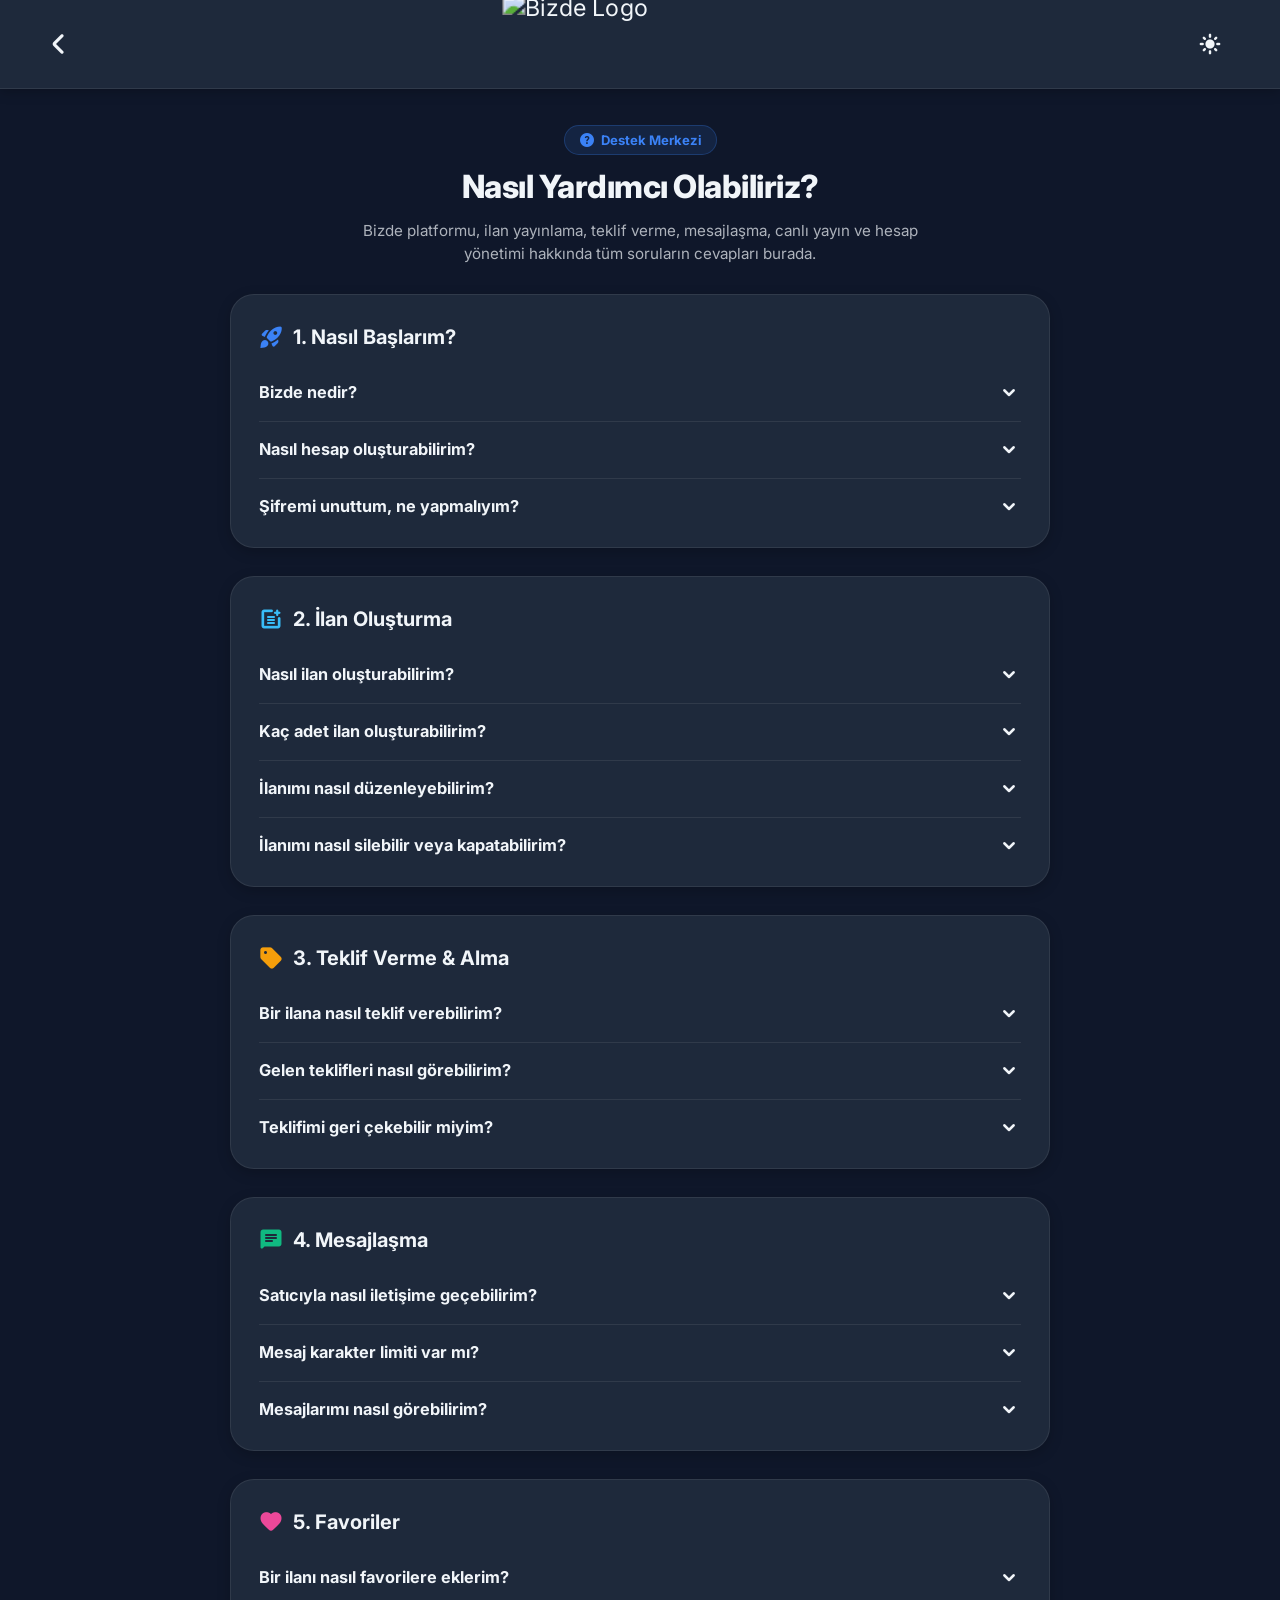
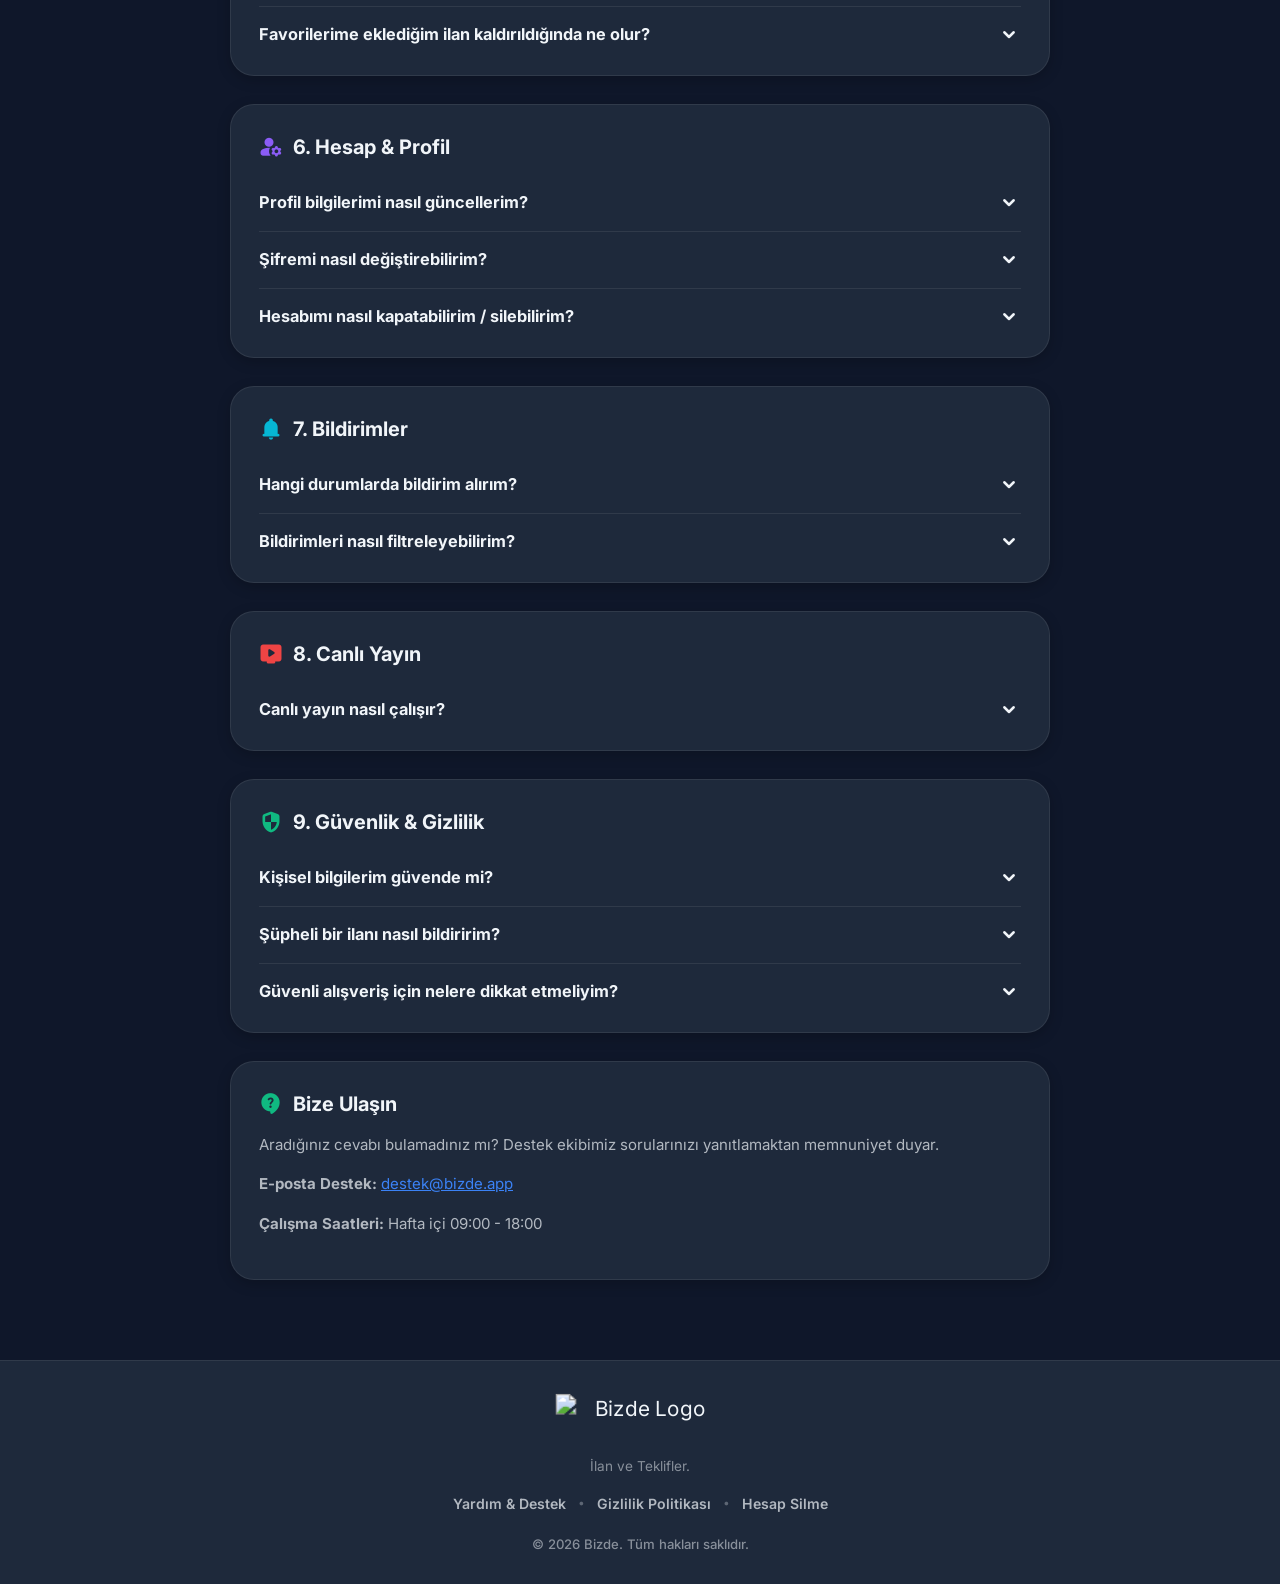
==== commit bee93898: "added seo and geo" ====
--- a/help/index.html
+++ b/help/index.html
@@ -1,17 +1,279 @@
 <!DOCTYPE html>
-<html lang="tr">
+<html lang="tr" prefix="og: https://ogp.me/ns#">
 
 <head>
   <meta charset="UTF-8" />
   <meta name="viewport" content="width=device-width, initial-scale=1.0, maximum-scale=1.0, user-scalable=no" />
-  <title>Yardım &amp; Destek – Bizde</title>
+
+  <!-- Primary SEO Meta Tags -->
+  <title>Yardım &amp; Destek Merkezi | Sıkça Sorulan Sorular – Bizde</title>
+  <meta name="title" content="Yardım &amp; Destek Merkezi | Sıkça Sorulan Sorular – Bizde" />
   <meta name="description"
-    content="Bizde uygulaması hakkında sık sorulan sorular, güvenli alışveriş ipuçları ve yardım konuları. Bizde Destek Merkezi." />
-
+    content="Bizde uygulaması hakkında hesap açma, ilan oluşturma, teklif verme, mesajlaşma, canlı yayın, güvenlik ve sıkça sorulan sorular." />
+  <meta name="keywords"
+    content="bizde yardım, bizde destek, sıkça sorulan sorular, ilan nasıl verilir, teklif nasıl verilir, canlı yayın, bizde iletişim, güvenli alışveriş" />
+  <meta name="author" content="Bizde" />
+  <meta name="robots" content="index, follow, max-image-preview:large" />
+  <link rel="canonical" href="https://bizde.app/help/" />
+
+  <!-- Mobile & PWA Metadata -->
+  <meta name="theme-color" content="#0B1120" />
+  <meta name="mobile-web-app-capable" content="yes" />
+  <meta name="apple-mobile-web-app-capable" content="yes" />
+  <meta name="apple-mobile-web-app-status-bar-style" content="black-translucent" />
+  <link rel="manifest" href="../manifest.webmanifest" />
+
+  <!-- Favicons -->
   <link rel="icon" type="image/png"
     href="https://cdn.bizde.app/images/category-images/app_logos/bizde_logo_dark_mode.png" />
   <link rel="apple-touch-icon" href="https://cdn.bizde.app/images/category-images/app_logos/bizde_logo_dark_mode.png" />
 
+  <!-- Open Graph / Facebook -->
+  <meta property="og:type" content="website" />
+  <meta property="og:url" content="https://bizde.app/help/" />
+  <meta property="og:site_name" content="Bizde" />
+  <meta property="og:locale" content="tr_TR" />
+  <meta property="og:title" content="Yardım &amp; Destek Merkezi – Bizde" />
+  <meta property="og:description"
+    content="Bizde platformu, ilan yayınlama, teklif verme, mesajlaşma, canlı yayın ve hesap yönetimi hakkında tüm soruların cevapları." />
+  <meta property="og:image" content="https://cdn.bizde.app/images/category-images/app_logos/bizde_logo_dark_mode.png" />
+  <meta property="og:image:width" content="1200" />
+  <meta property="og:image:height" content="630" />
+  <meta property="og:image:alt" content="Bizde Destek Merkezi" />
+
+  <!-- Twitter / X Cards -->
+  <meta name="twitter:card" content="summary_large_image" />
+  <meta name="twitter:url" content="https://bizde.app/help/" />
+  <meta name="twitter:title" content="Yardım &amp; Destek Merkezi – Bizde" />
+  <meta name="twitter:description"
+    content="Bizde platformu, ilan yayınlama, teklif verme ve hesap yönetimi hakkında merak ettiğiniz tüm soruların cevapları." />
+  <meta name="twitter:image"
+    content="https://cdn.bizde.app/images/category-images/app_logos/bizde_logo_dark_mode.png" />
+
+  <!-- FAQPage & Breadcrumb Structured Data (JSON-LD) with ALL Questions -->
+  <script type="application/ld+json">
+  {
+    "@context": "https://schema.org",
+    "@graph": [
+      {
+        "@type": "BreadcrumbList",
+        "itemListElement": [
+          {
+            "@type": "ListItem",
+            "position": 1,
+            "name": "Anasayfa",
+            "item": "https://bizde.app/"
+          },
+          {
+            "@type": "ListItem",
+            "position": 2,
+            "name": "Yardım & Destek",
+            "item": "https://bizde.app/help/"
+          }
+        ]
+      },
+      {
+        "@type": "FAQPage",
+        "mainEntity": [
+          {
+            "@type": "Question",
+            "name": "Bizde nedir?",
+            "acceptedAnswer": {
+              "@type": "Answer",
+              "text": "Bizde, ikinci el ürün ve ilan alım satımını kolaylaştıran bir platformdur. İlan oluşturabilir, diğer kullanıcıların ilanlarına teklif verebilir, açık arttırmalara katılabilir ve güvenli bir şekilde alışveriş yapabilirsiniz."
+            }
+          },
+          {
+            "@type": "Question",
+            "name": "Nasıl hesap oluşturabilirim?",
+            "acceptedAnswer": {
+              "@type": "Answer",
+              "text": "Profil sekmesinden 'Giriş Yap' butonuna, ardından 'Kayıt Ol' bağlantısına tıklayın. Ad, soyad, e-posta, telefon numarası ve 6 haneli şifre ile kaydınızı tamamlayın. E-posta ve telefon doğrulaması yapmanız gerekecektir."
+            }
+          },
+          {
+            "@type": "Question",
+            "name": "Şifremi unuttum, ne yapmalıyım?",
+            "acceptedAnswer": {
+              "@type": "Answer",
+              "text": "Giriş ekranında 'Şifremi Unuttum' seçeneğine tıklayın. Kayıtlı e-posta adresinize bir doğrulama kodu gönderilecektir. Kodu girerek yeni şifrenizi oluşturabilirsiniz."
+            }
+          },
+          {
+            "@type": "Question",
+            "name": "Nasıl ilan oluşturabilirim?",
+            "acceptedAnswer": {
+              "@type": "Answer",
+              "text": "Alt menüdeki '+' butonuna tıklayın. Kategori seçimi yapın, ürün bilgilerini (başlık, açıklama, fiyat, konum, fotoğraf) girin ve ilanınızı yayınlayın. İlanınız onaylandıktan sonra diğer kullanıcılar tarafından görülebilir."
+            }
+          },
+          {
+            "@type": "Question",
+            "name": "Kaç adet ilan oluşturabilirim?",
+            "acceptedAnswer": {
+              "@type": "Answer",
+              "text": "Aktif ilan sayınızda herhangi bir sınırlama bulunmamaktadır. Bireysel kullanıcılar dilediği kadar ücretsiz ilan oluşturabilir."
+            }
+          },
+          {
+            "@type": "Question",
+            "name": "İlanımı nasıl düzenleyebilirim?",
+            "acceptedAnswer": {
+              "@type": "Answer",
+              "text": "Profil > İlanlarım bölümünden düzenlemek istediğiniz ilana tıklayın. İlan detay sayfasında düzenleme seçeneğini kullanarak başlık, açıklama, fiyat ve diğer bilgileri güncelleyebilirsiniz."
+            }
+          },
+          {
+            "@type": "Question",
+            "name": "İlanımı nasıl silebilir veya kapatabilirim?",
+            "acceptedAnswer": {
+              "@type": "Answer",
+              "text": "İlanlarım sayfasından ilgili ilanın detayına gidin. Düzenleme menüsünden ilanınızı pasife alabilir veya silebilirsiniz. Satılan ürünlerin ilanları otomatik olarak 'Satıldı' durumuna geçer."
+            }
+          },
+          {
+            "@type": "Question",
+            "name": "Bir ilana nasıl teklif verebilirim?",
+            "acceptedAnswer": {
+              "@type": "Answer",
+              "text": "Beğendiğiniz ilanın detay sayfasına gidin ve 'Teklif Ver' butonuna tıklayın. Teklif tutarınızı girerek teklifinizi gönderin. İlan sahibi teklifinizi kabul ederse bildirim alırsınız."
+            }
+          },
+          {
+            "@type": "Question",
+            "name": "Gelen teklifleri nasıl görebilirim?",
+            "acceptedAnswer": {
+              "@type": "Answer",
+              "text": "İlanlarım sayfasından ilanınızın detayına gidin. 'Teklifler' sekmesinden gelen tüm teklifleri görebilir, kabul veya red işlemi yapabilirsiniz."
+            }
+          },
+          {
+            "@type": "Question",
+            "name": "Teklifimi geri çekebilir miyim?",
+            "acceptedAnswer": {
+              "@type": "Answer",
+              "text": "Verdiğiniz teklif henüz kabul edilmemişse geri çekebilirsiniz. İlan detay sayfasından teklifinizi iptal edebilirsiniz."
+            }
+          },
+          {
+            "@type": "Question",
+            "name": "Satıcıyla nasıl iletişime geçebilirim?",
+            "acceptedAnswer": {
+              "@type": "Answer",
+              "text": "İlan detay sayfasında 'Mesaj Gönder' butonuna tıklayarak satıcıyla doğrudan iletişime geçebilirsiniz. İlan alıntısı otomatik olarak mesaja eklenir. Ayrıca 'Ara' butonu ile doğrudan telefon görüşmesi yapabilirsiniz."
+            }
+          },
+          {
+            "@type": "Question",
+            "name": "Mesaj karakter limiti var mı?",
+            "acceptedAnswer": {
+              "@type": "Answer",
+              "text": "Evet, her mesaj en fazla 500 karakter olabilir. Uzun açıklamalar için birden fazla mesaj gönderebilirsiniz."
+            }
+          },
+          {
+            "@type": "Question",
+            "name": "Mesajlarımı nasıl görebilirim?",
+            "acceptedAnswer": {
+              "@type": "Answer",
+              "text": "Alt menüdeki 'Mesajlar' sekmesine tıklayarak tüm sohbetlerinizi görüntüleyebilirsiniz. Yeni mesaj geldiğinde anlık bildirim alırsınız."
+            }
+          },
+          {
+            "@type": "Question",
+            "name": "Bir ilanı nasıl favorilere eklerim?",
+            "acceptedAnswer": {
+              "@type": "Answer",
+              "text": "İlan kartındaki veya ilan detay sayfasındaki kalp ikonuna tıklayarak ilanı favorilerinize ekleyebilirsiniz. Favori ilanlarınızı Profil > Favorilerim bölümünden görüntüleyebilirsiniz."
+            }
+          },
+          {
+            "@type": "Question",
+            "name": "Favorilerime eklediğim ilan kaldırıldığında ne olur?",
+            "acceptedAnswer": {
+              "@type": "Answer",
+              "text": "İlan sahibi ilanı kaldırırsa veya ürün satılırsa, favorilerinizden otomatik olarak çıkarılır."
+            }
+          },
+          {
+            "@type": "Question",
+            "name": "Profil bilgilerimi nasıl güncellerim?",
+            "acceptedAnswer": {
+              "@type": "Answer",
+              "text": "Profil > Profili Düzenle bölümünden ad, soyad bilgilerinizi düzenleyebilirsiniz. E-posta ve telefon numarası değişikliği için doğrulama işlemi gereklidir."
+            }
+          },
+          {
+            "@type": "Question",
+            "name": "Şifremi nasıl değiştirebilirim?",
+            "acceptedAnswer": {
+              "@type": "Answer",
+              "text": "Profil > Güvenlik > Şifreni Güncelle yolunu izleyin. Mevcut şifrenizi girdikten sonra yeni 6 haneli şifrenizi belirleyebilirsiniz. Şifre sadece rakamlardan oluşmalı ve ardışık sayılar içermemelidir."
+            }
+          },
+          {
+            "@type": "Question",
+            "name": "Hesabımı nasıl kapatabilirim / silebilirim?",
+            "acceptedAnswer": {
+              "@type": "Answer",
+              "text": "Profil > Profili Düzenle bölümünden veya bizde.app/account/delete sayfasından hesap kapatma ve veri silme talebi oluşturabilirsiniz."
+            }
+          },
+          {
+            "@type": "Question",
+            "name": "Hangi durumlarda bildirim alırım?",
+            "acceptedAnswer": {
+              "@type": "Answer",
+              "text": "İlanınıza yeni teklif geldiğinde, teklifiniz kabul veya reddedildiğinde, yeni mesaj aldığınızda ve ilanınızla ilgili güncellemeler olduğunda anlık bildirim alırsınız."
+            }
+          },
+          {
+            "@type": "Question",
+            "name": "Bildirimleri nasıl filtreleyebilirim?",
+            "acceptedAnswer": {
+              "@type": "Answer",
+              "text": "Bildirimler sayfasındaki filtre seçeneklerini kullanarak bildirimlerinizi türüne göre (teklifler, mesajlar vb.) filtreleyebilirsiniz."
+            }
+          },
+          {
+            "@type": "Question",
+            "name": "Canlı yayın nasıl çalışır?",
+            "acceptedAnswer": {
+              "@type": "Answer",
+              "text": "Canlı yayın özelliği ile ürünlerinizi gerçek zamanlı olarak tanıtabilir, alıcılarla anlık iletişim kurabilirsiniz. Canlı yayın sekmesinden aktif yayınları izleyebilir veya kendi yayınınızı başlatabilirsiniz."
+            }
+          },
+          {
+            "@type": "Question",
+            "name": "Kişisel bilgilerim güvende mi?",
+            "acceptedAnswer": {
+              "@type": "Answer",
+              "text": "Evet, tüm kişisel bilgileriniz şifreli olarak saklanır. Telefon numaranız ve e-posta adresiniz diğer kullanıcılarla izniniz olmadan paylaşılmaz."
+            }
+          },
+          {
+            "@type": "Question",
+            "name": "Şüpheli bir ilanı nasıl bildiririm?",
+            "acceptedAnswer": {
+              "@type": "Answer",
+              "text": "İlan detay sayfasında bulunan bildirim/şikayet seçeneğini kullanarak şüpheli veya uygunsuz ilanları ekibimize bildirebilirsiniz. Bildirilen ilanlar en kısa sürede incelenir."
+            }
+          },
+          {
+            "@type": "Question",
+            "name": "Güvenli alışveriş için nelere dikkat etmeliyim?",
+            "acceptedAnswer": {
+              "@type": "Answer",
+              "text": "Ürünü teslim almadan ödeme yapmayın, mümkünse yüz yüze ve güvenli bir ortamda buluşun, şüpheli fiyatlandırmalara dikkat edin, kişisel bilgilerinizi (IBAN, TC no vb.) mesajla paylaşmayın."
+            }
+          }
+        ]
+      }
+    ]
+  }
+  </script>
+
+  <!-- Typography & Icons -->
   <link rel="preconnect" href="https://fonts.googleapis.com" />
   <link rel="preconnect" href="https://fonts.gstatic.com" crossorigin />
   <link href="https://fonts.googleapis.com/css2?family=Inter:wght@300;400;500;600;700;800;900&display=swap"
@@ -26,21 +288,21 @@
   <header class="app-header">
     <div class="header-container">
       <div class="header-left">
-        <a href="../#/" class="header-icon-btn" title="Anasayfaya Dön">
+        <a href="../#/" class="header-icon-btn" title="Anasayfaya Dön" aria-label="Anasayfaya Dön">
           <span class="material-symbols-rounded" style="font-size: 24px;">arrow_back_ios_new</span>
         </a>
       </div>
 
       <!-- Center Logo -->
-      <a href="../#/" class="logo-link" title="Bizde Anasayfa">
-        <img src="https://cdn.bizde.app/images/category-images/app_logos/bizde_logo_dark_mode.png" alt="Bizde"
+      <a href="../#/" class="logo-link" title="Bizde Anasayfa" aria-label="Bizde Anasayfa">
+        <img src="https://cdn.bizde.app/images/category-images/app_logos/bizde_logo_dark_mode.png" alt="Bizde Logo"
           class="logo-img" id="main-logo-img" />
       </a>
 
       <!-- Right Actions -->
       <div class="header-right">
         <button id="theme-toggle-btn" class="header-icon-btn" onclick="toggleTheme()" title="Tema Değiştir"
-          style="margin-right: 12px;">
+          aria-label="Tema Değiştir" style="margin-right: 12px;">
           <span class="material-symbols-rounded" id="theme-toggle-icon" style="font-size: 22px;">light_mode</span>
         </button>
       </div>
@@ -57,73 +319,354 @@
           Destek Merkezi
         </span>
         <h1 class="static-hero-title">Nasıl Yardımcı Olabiliriz?</h1>
-        <p class="static-hero-subtitle">Bizde platformu, ilan yayınlama, teklif verme ve hesap yönetimi hakkında merak
-          ettiğiniz tüm soruların cevapları burada.</p>
-      </div>
-
-      <!-- Sıkça Sorulan Sorular Card -->
-      <div class="static-card">
-        <h2 class="static-section-heading">
-          <span class="material-symbols-rounded" style="color: var(--primary);">quiz</span>
-          Sıkça Sorulan Sorular
-        </h2>
-
-        <div class="faq-item">
-          <div class="faq-question">
-            <span>Bizde nedir ve nasıl çalışır?</span>
-            <span class="material-symbols-rounded">expand_more</span>
-          </div>
-          <div class="faq-answer" style="display: none;">
-            Bizde, alıcı ve satıcıları doğrudan buluşturan yenilikçi bir ilan ve teklif platformudur. Normal ilanların
-            yanı sıra açık arttırma ve teklif toplama usulüyle güvenli ticaret yapmanızı sağlar.
-          </div>
-        </div>
-
-        <div class="faq-item">
-          <div class="faq-question">
-            <span>Nasıl ilan verebilirim?</span>
-            <span class="material-symbols-rounded">expand_more</span>
-          </div>
-          <div class="faq-answer" style="display: none;">
-            Bizde mobil uygulamasını indirip üye olduktan sonra sağ alttaki "+" butonuna dokunarak ilan kategorinizi,
-            ürün fotoğraflarını ve detaylarını belirleyip saniyeler içinde ücretsiz ilan yayınlayabilirsiniz.
-          </div>
-        </div>
-
-        <div class="faq-item">
-          <div class="faq-question">
-            <span>Teklif verme ve Açık Arttırma nasıl işler?</span>
-            <span class="material-symbols-rounded">expand_more</span>
-          </div>
-          <div class="faq-answer" style="display: none;">
-            Teklif usulü ilanlarda bütçenize uygun teklifi satıcıya iletebilirsiniz. Açık arttırma ilanlarında ise
-            belirlenen süre bitene kadar en yüksek teklifi vererek ürünü almaya hak kazanırsınız.
-          </div>
-        </div>
-
-        <div class="faq-item">
-          <div class="faq-question">
-            <span>İlan vermek ücretli mi?</span>
-            <span class="material-symbols-rounded">expand_more</span>
-          </div>
-          <div class="faq-answer" style="display: none;">
-            Bizde'de bireysel kullanıcılar için standart ilan vermek tamamen ücretsizdir.
-          </div>
-        </div>
-
-        <div class="faq-item">
-          <div class="faq-question">
+        <p class="static-hero-subtitle">Bizde platformu, ilan yayınlama, teklif verme, mesajlaşma, canlı yayın ve hesap
+          yönetimi hakkında tüm soruların cevapları burada.</p>
+      </div>
+
+      <!-- Section 1: Nasıl Başlarım? -->
+      <div class="static-card">
+        <h2 class="static-section-heading">
+          <span class="material-symbols-rounded" style="color: var(--primary);">rocket_launch</span>
+          1. Nasıl Başlarım?
+        </h2>
+
+        <div class="faq-item">
+          <div class="faq-question" role="button" tabindex="0" aria-expanded="false">
+            <span>Bizde nedir?</span>
+            <span class="material-symbols-rounded">expand_more</span>
+          </div>
+          <div class="faq-answer" style="display: none;">
+            Bizde, ikinci el ürün alım satımını kolaylaştıran bir platformdur. İlan oluşturabilir, diğer kullanıcıların
+            ilanlarına teklif verebilir ve güvenli bir şekilde alışveriş yapabilirsiniz.
+          </div>
+        </div>
+
+        <div class="faq-item">
+          <div class="faq-question" role="button" tabindex="0" aria-expanded="false">
+            <span>Nasıl hesap oluşturabilirim?</span>
+            <span class="material-symbols-rounded">expand_more</span>
+          </div>
+          <div class="faq-answer" style="display: none;">
+            Profil sekmesinden "Giriş Yap" butonuna, ardından "Kayıt Ol" bağlantısına tıklayın. Ad, soyad, e-posta,
+            telefon numarası ve 6 haneli şifre ile kaydınızı tamamlayın. E-posta ve telefon doğrulaması yapmanız
+            gerekecektir.
+          </div>
+        </div>
+
+        <div class="faq-item">
+          <div class="faq-question" role="button" tabindex="0" aria-expanded="false">
+            <span>Şifremi unuttum, ne yapmalıyım?</span>
+            <span class="material-symbols-rounded">expand_more</span>
+          </div>
+          <div class="faq-answer" style="display: none;">
+            Giriş ekranında "Şifremi Unuttum" seçeneğine tıklayın. Kayıtlı e-posta adresinize bir doğrulama kodu
+            gönderilecektir. Kodu girerek yeni şifrenizi oluşturabilirsiniz.
+          </div>
+        </div>
+      </div>
+
+      <!-- Section 2: İlan Oluşturma -->
+      <div class="static-card">
+        <h2 class="static-section-heading">
+          <span class="material-symbols-rounded" style="color: #38BDF8;">post_add</span>
+          2. İlan Oluşturma
+        </h2>
+
+        <div class="faq-item">
+          <div class="faq-question" role="button" tabindex="0" aria-expanded="false">
+            <span>Nasıl ilan oluşturabilirim?</span>
+            <span class="material-symbols-rounded">expand_more</span>
+          </div>
+          <div class="faq-answer" style="display: none;">
+            Alt menüdeki "+" butonuna tıklayın. Kategori seçimi yapın, ürün bilgilerini (başlık, açıklama, fiyat, konum,
+            fotoğraf) girin ve ilanınızı yayınlayın. İlanınız onaylandıktan sonra diğer kullanıcılar tarafından
+            görülebilir.
+          </div>
+        </div>
+
+        <div class="faq-item">
+          <div class="faq-question" role="button" tabindex="0" aria-expanded="false">
+            <span>Kaç adet ilan oluşturabilirim?</span>
+            <span class="material-symbols-rounded">expand_more</span>
+          </div>
+          <div class="faq-answer" style="display: none;">
+            Aktif ilan sayınızda herhangi bir sınırlama bulunmamaktadır. Dilediğiniz kadar ilan oluşturabilirsiniz.
+          </div>
+        </div>
+
+        <div class="faq-item">
+          <div class="faq-question" role="button" tabindex="0" aria-expanded="false">
+            <span>İlanımı nasıl düzenleyebilirim?</span>
+            <span class="material-symbols-rounded">expand_more</span>
+          </div>
+          <div class="faq-answer" style="display: none;">
+            Profil &gt; İlanlarım bölümünden düzenlemek istediğiniz ilana tıklayın. İlan detay sayfasında düzenleme
+            seçeneğini kullanarak başlık, açıklama, fiyat ve diğer bilgileri güncelleyebilirsiniz.
+          </div>
+        </div>
+
+        <div class="faq-item">
+          <div class="faq-question" role="button" tabindex="0" aria-expanded="false">
+            <span>İlanımı nasıl silebilir veya kapatabilirim?</span>
+            <span class="material-symbols-rounded">expand_more</span>
+          </div>
+          <div class="faq-answer" style="display: none;">
+            İlanlarım sayfasından ilgili ilanın detayına gidin. Düzenleme menüsünden ilanınızı pasife alabilir veya
+            silebilirsiniz. Satılan ürünlerin ilanları otomatik olarak "Satıldı" durumuna geçer.
+          </div>
+        </div>
+      </div>
+
+      <!-- Section 3: Teklif Verme & Alma -->
+      <div class="static-card">
+        <h2 class="static-section-heading">
+          <span class="material-symbols-rounded" style="color: #F59E0B;">local_offer</span>
+          3. Teklif Verme &amp; Alma
+        </h2>
+
+        <div class="faq-item">
+          <div class="faq-question" role="button" tabindex="0" aria-expanded="false">
+            <span>Bir ilana nasıl teklif verebilirim?</span>
+            <span class="material-symbols-rounded">expand_more</span>
+          </div>
+          <div class="faq-answer" style="display: none;">
+            Beğendiğiniz ilanın detay sayfasına gidin ve "Teklif Ver" butonuna tıklayın. Teklif tutarınızı girerek
+            teklifinizi gönderin. İlan sahibi teklifinizi kabul ederse bildirim alırsınız.
+          </div>
+        </div>
+
+        <div class="faq-item">
+          <div class="faq-question" role="button" tabindex="0" aria-expanded="false">
+            <span>Gelen teklifleri nasıl görebilirim?</span>
+            <span class="material-symbols-rounded">expand_more</span>
+          </div>
+          <div class="faq-answer" style="display: none;">
+            İlanlarım sayfasından ilanınızın detayına gidin. "Teklifler" sekmesinden gelen tüm teklifleri görebilir,
+            kabul veya red işlemi yapabilirsiniz.
+          </div>
+        </div>
+
+        <div class="faq-item">
+          <div class="faq-question" role="button" tabindex="0" aria-expanded="false">
+            <span>Teklifimi geri çekebilir miyim?</span>
+            <span class="material-symbols-rounded">expand_more</span>
+          </div>
+          <div class="faq-answer" style="display: none;">
+            Verdiğiniz teklif henüz kabul edilmemişse geri çekebilirsiniz. İlan detay sayfasından teklifinizi iptal
+            edebilirsiniz.
+          </div>
+        </div>
+      </div>
+
+      <!-- Section 4: Mesajlaşma -->
+      <div class="static-card">
+        <h2 class="static-section-heading">
+          <span class="material-symbols-rounded" style="color: #10B981;">chat</span>
+          4. Mesajlaşma
+        </h2>
+
+        <div class="faq-item">
+          <div class="faq-question" role="button" tabindex="0" aria-expanded="false">
             <span>Satıcıyla nasıl iletişime geçebilirim?</span>
             <span class="material-symbols-rounded">expand_more</span>
           </div>
           <div class="faq-answer" style="display: none;">
-            İlan detay sayfasındaki "Ara" butonunu kullanarak doğrudan arayabilir veya "Mesaj" butonu ile uygulama içi
-            anlık mesajlaşma başlatabilirsiniz.
-          </div>
-        </div>
-      </div>
-
-      <!-- İletişim & Destek Card -->
+            İlan detay sayfasında "Mesaj Gönder" butonuna tıklayarak satıcıyla doğrudan iletişime geçebilirsiniz. İlan
+            alıntısı otomatik olarak mesaja eklenir.
+          </div>
+        </div>
+
+        <div class="faq-item">
+          <div class="faq-question" role="button" tabindex="0" aria-expanded="false">
+            <span>Mesaj karakter limiti var mı?</span>
+            <span class="material-symbols-rounded">expand_more</span>
+          </div>
+          <div class="faq-answer" style="display: none;">
+            Evet, her mesaj en fazla 500 karakter olabilir. Uzun açıklamalar için birden fazla mesaj gönderebilirsiniz.
+          </div>
+        </div>
+
+        <div class="faq-item">
+          <div class="faq-question" role="button" tabindex="0" aria-expanded="false">
+            <span>Mesajlarımı nasıl görebilirim?</span>
+            <span class="material-symbols-rounded">expand_more</span>
+          </div>
+          <div class="faq-answer" style="display: none;">
+            Alt menüdeki "Mesajlar" sekmesine tıklayarak tüm sohbetlerinizi görüntüleyebilirsiniz. Yeni mesaj geldiğinde
+            bildirim alırsınız.
+          </div>
+        </div>
+      </div>
+
+      <!-- Section 5: Favoriler -->
+      <div class="static-card">
+        <h2 class="static-section-heading">
+          <span class="material-symbols-rounded" style="color: #EC4899;">favorite</span>
+          5. Favoriler
+        </h2>
+
+        <div class="faq-item">
+          <div class="faq-question" role="button" tabindex="0" aria-expanded="false">
+            <span>Bir ilanı nasıl favorilere eklerim?</span>
+            <span class="material-symbols-rounded">expand_more</span>
+          </div>
+          <div class="faq-answer" style="display: none;">
+            İlan kartındaki veya ilan detay sayfasındaki kalp ikonuna tıklayarak ilanı favorilerinize ekleyebilirsiniz.
+            Favori ilanlarınızı Profil &gt; Favorilerim bölümünden görüntüleyebilirsiniz.
+          </div>
+        </div>
+
+        <div class="faq-item">
+          <div class="faq-question" role="button" tabindex="0" aria-expanded="false">
+            <span>Favorilerime eklediğim ilan kaldırıldığında ne olur?</span>
+            <span class="material-symbols-rounded">expand_more</span>
+          </div>
+          <div class="faq-answer" style="display: none;">
+            İlan sahibi ilanı kaldırırsa veya ürün satılırsa, favorilerinizden otomatik olarak çıkarılır.
+          </div>
+        </div>
+      </div>
+
+      <!-- Section 6: Hesap & Profil -->
+      <div class="static-card">
+        <h2 class="static-section-heading">
+          <span class="material-symbols-rounded" style="color: #8B5CF6;">manage_accounts</span>
+          6. Hesap &amp; Profil
+        </h2>
+
+        <div class="faq-item">
+          <div class="faq-question" role="button" tabindex="0" aria-expanded="false">
+            <span>Profil bilgilerimi nasıl güncellerim?</span>
+            <span class="material-symbols-rounded">expand_more</span>
+          </div>
+          <div class="faq-answer" style="display: none;">
+            Profil &gt; Profili Düzenle bölümünden ad, soyad bilgilerinizi düzenleyebilirsiniz. E-posta ve telefon
+            numarası değişikliği için doğrulama işlemi gereklidir.
+          </div>
+        </div>
+
+        <div class="faq-item">
+          <div class="faq-question" role="button" tabindex="0" aria-expanded="false">
+            <span>Şifremi nasıl değiştirebilirim?</span>
+            <span class="material-symbols-rounded">expand_more</span>
+          </div>
+          <div class="faq-answer" style="display: none;">
+            Profil &gt; Güvenlik &gt; Şifreni Güncelle yolunu izleyin. Mevcut şifrenizi girdikten sonra yeni 6 haneli
+            şifrenizi belirleyebilirsiniz. Şifre sadece rakamlardan oluşmalı ve ardışık sayılar içermemelidir.
+          </div>
+        </div>
+
+        <div class="faq-item">
+          <div class="faq-question" role="button" tabindex="0" aria-expanded="false">
+            <span>Hesabımı nasıl kapatabilirim / silebilirim?</span>
+            <span class="material-symbols-rounded">expand_more</span>
+          </div>
+          <div class="faq-answer" style="display: none;">
+            Profil &gt; Profili Düzenle bölümünden veya <a href="../account/delete/"
+              style="color: var(--primary); text-decoration: underline;">Hesap Silme</a> sayfamızdan hesap kapatma
+            talebi oluşturabilirsiniz.
+          </div>
+        </div>
+      </div>
+
+      <!-- Section 7: Bildirimler -->
+      <div class="static-card">
+        <h2 class="static-section-heading">
+          <span class="material-symbols-rounded" style="color: #06B6D4;">notifications</span>
+          7. Bildirimler
+        </h2>
+
+        <div class="faq-item">
+          <div class="faq-question" role="button" tabindex="0" aria-expanded="false">
+            <span>Hangi durumlarda bildirim alırım?</span>
+            <span class="material-symbols-rounded">expand_more</span>
+          </div>
+          <div class="faq-answer" style="display: none;">
+            • İlanınıza yeni teklif geldiğinde<br />
+            • Teklifiniz kabul veya reddedildiğinde<br />
+            • Yeni mesaj aldığınızda<br />
+            • İlanınızla ilgili güncellemeler olduğunda<br /><br />
+            Bildirim ayarlarınızı cihazınızın ayarlar bölümünden yönetebilirsiniz.
+          </div>
+        </div>
+
+        <div class="faq-item">
+          <div class="faq-question" role="button" tabindex="0" aria-expanded="false">
+            <span>Bildirimleri nasıl filtreleyebilirim?</span>
+            <span class="material-symbols-rounded">expand_more</span>
+          </div>
+          <div class="faq-answer" style="display: none;">
+            Bildirimler sayfasındaki filtre seçeneklerini kullanarak bildirimlerinizi türüne göre (teklifler, mesajlar
+            vb.) filtreleyebilirsiniz.
+          </div>
+        </div>
+      </div>
+
+      <!-- Section 8: Canlı Yayın -->
+      <div class="static-card">
+        <h2 class="static-section-heading">
+          <span class="material-symbols-rounded" style="color: #EF4444;">live_tv</span>
+          8. Canlı Yayın
+        </h2>
+
+        <div class="faq-item">
+          <div class="faq-question" role="button" tabindex="0" aria-expanded="false">
+            <span>Canlı yayın nasıl çalışır?</span>
+            <span class="material-symbols-rounded">expand_more</span>
+          </div>
+          <div class="faq-answer" style="display: none;">
+            Canlı yayın özelliği ile ürünlerinizi gerçek zamanlı olarak tanıtabilir, alıcılarla anlık iletişim
+            kurabilirsiniz. Canlı yayın sekmesinden aktif yayınları izleyebilir veya kendi yayınınızı başlatabilirsiniz.
+          </div>
+        </div>
+      </div>
+
+      <!-- Section 9: Güvenlik & Gizlilik -->
+      <div class="static-card">
+        <h2 class="static-section-heading">
+          <span class="material-symbols-rounded" style="color: #10B981;">security</span>
+          9. Güvenlik &amp; Gizlilik
+        </h2>
+
+        <div class="faq-item">
+          <div class="faq-question" role="button" tabindex="0" aria-expanded="false">
+            <span>Kişisel bilgilerim güvende mi?</span>
+            <span class="material-symbols-rounded">expand_more</span>
+          </div>
+          <div class="faq-answer" style="display: none;">
+            Evet, tüm kişisel bilgileriniz şifreli olarak saklanır. Telefon numaranız ve e-posta adresiniz diğer
+            kullanıcılarla doğrudan paylaşılmaz. İletişim sadece uygulama içi mesajlaşma üzerinden veya izin verdiğiniz
+            aramalarda gerçekleşir.
+          </div>
+        </div>
+
+        <div class="faq-item">
+          <div class="faq-question" role="button" tabindex="0" aria-expanded="false">
+            <span>Şüpheli bir ilanı nasıl bildiririm?</span>
+            <span class="material-symbols-rounded">expand_more</span>
+          </div>
+          <div class="faq-answer" style="display: none;">
+            İlan detay sayfasında bulunan bildirim/şikayet seçeneğini kullanarak şüpheli veya uygunsuz ilanları
+            ekibimize bildirebilirsiniz. Bildirilen ilanlar en kısa sürede incelenir.
+          </div>
+        </div>
+
+        <div class="faq-item">
+          <div class="faq-question" role="button" tabindex="0" aria-expanded="false">
+            <span>Güvenli alışveriş için nelere dikkat etmeliyim?</span>
+            <span class="material-symbols-rounded">expand_more</span>
+          </div>
+          <div class="faq-answer" style="display: none;">
+            • Ürünü teslim almadan ödeme yapmayın<br />
+            • Mümkünse yüz yüze ve güvenli bir ortamda buluşun<br />
+            • Şüpheli fiyatlandırmalara dikkat edin<br />
+            • Kişisel bilgilerinizi (IBAN, TC no vb.) mesajla paylaşmayın<br />
+            • Sorun yaşarsanız destek ekibimize bildirin
+          </div>
+        </div>
+      </div>
+
+      <!-- Section 10: İletişim & Destek Card -->
       <div class="static-card">
         <h2 class="static-section-heading">
           <span class="material-symbols-rounded" style="color: var(--success);">contact_support</span>
@@ -143,8 +686,8 @@
   <footer class="app-footer">
     <div class="footer-container">
       <div class="footer-brand">
-        <a href="../#/" class="footer-logo-link">
-          <img src="https://cdn.bizde.app/images/category-images/app_logos/bizde_logo_dark_mode.png" alt="Bizde"
+        <a href="../#/" class="footer-logo-link" aria-label="Bizde Anasayfa">
+          <img src="https://cdn.bizde.app/images/category-images/app_logos/bizde_logo_dark_mode.png" alt="Bizde Logo"
             class="footer-logo-img" id="footer-logo-img" />
         </a>
         <p class="footer-desc">İlan ve Teklifler.</p>
@@ -187,10 +730,18 @@
       const answer = q.nextElementSibling;
       const icon = q.querySelector('.material-symbols-rounded');
       if (icon) icon.style.transition = 'transform 0.2s';
-      q.addEventListener('click', () => {
+      const toggle = () => {
         const isHidden = answer.style.display === 'none';
         answer.style.display = isHidden ? 'block' : 'none';
+        q.setAttribute('aria-expanded', isHidden ? 'true' : 'false');
         if (icon) icon.style.transform = isHidden ? 'rotate(180deg)' : 'rotate(0deg)';
+      };
+      q.addEventListener('click', toggle);
+      q.addEventListener('keydown', (e) => {
+        if (e.key === 'Enter' || e.key === ' ') {
+          e.preventDefault();
+          toggle();
+        }
       });
     });
 
